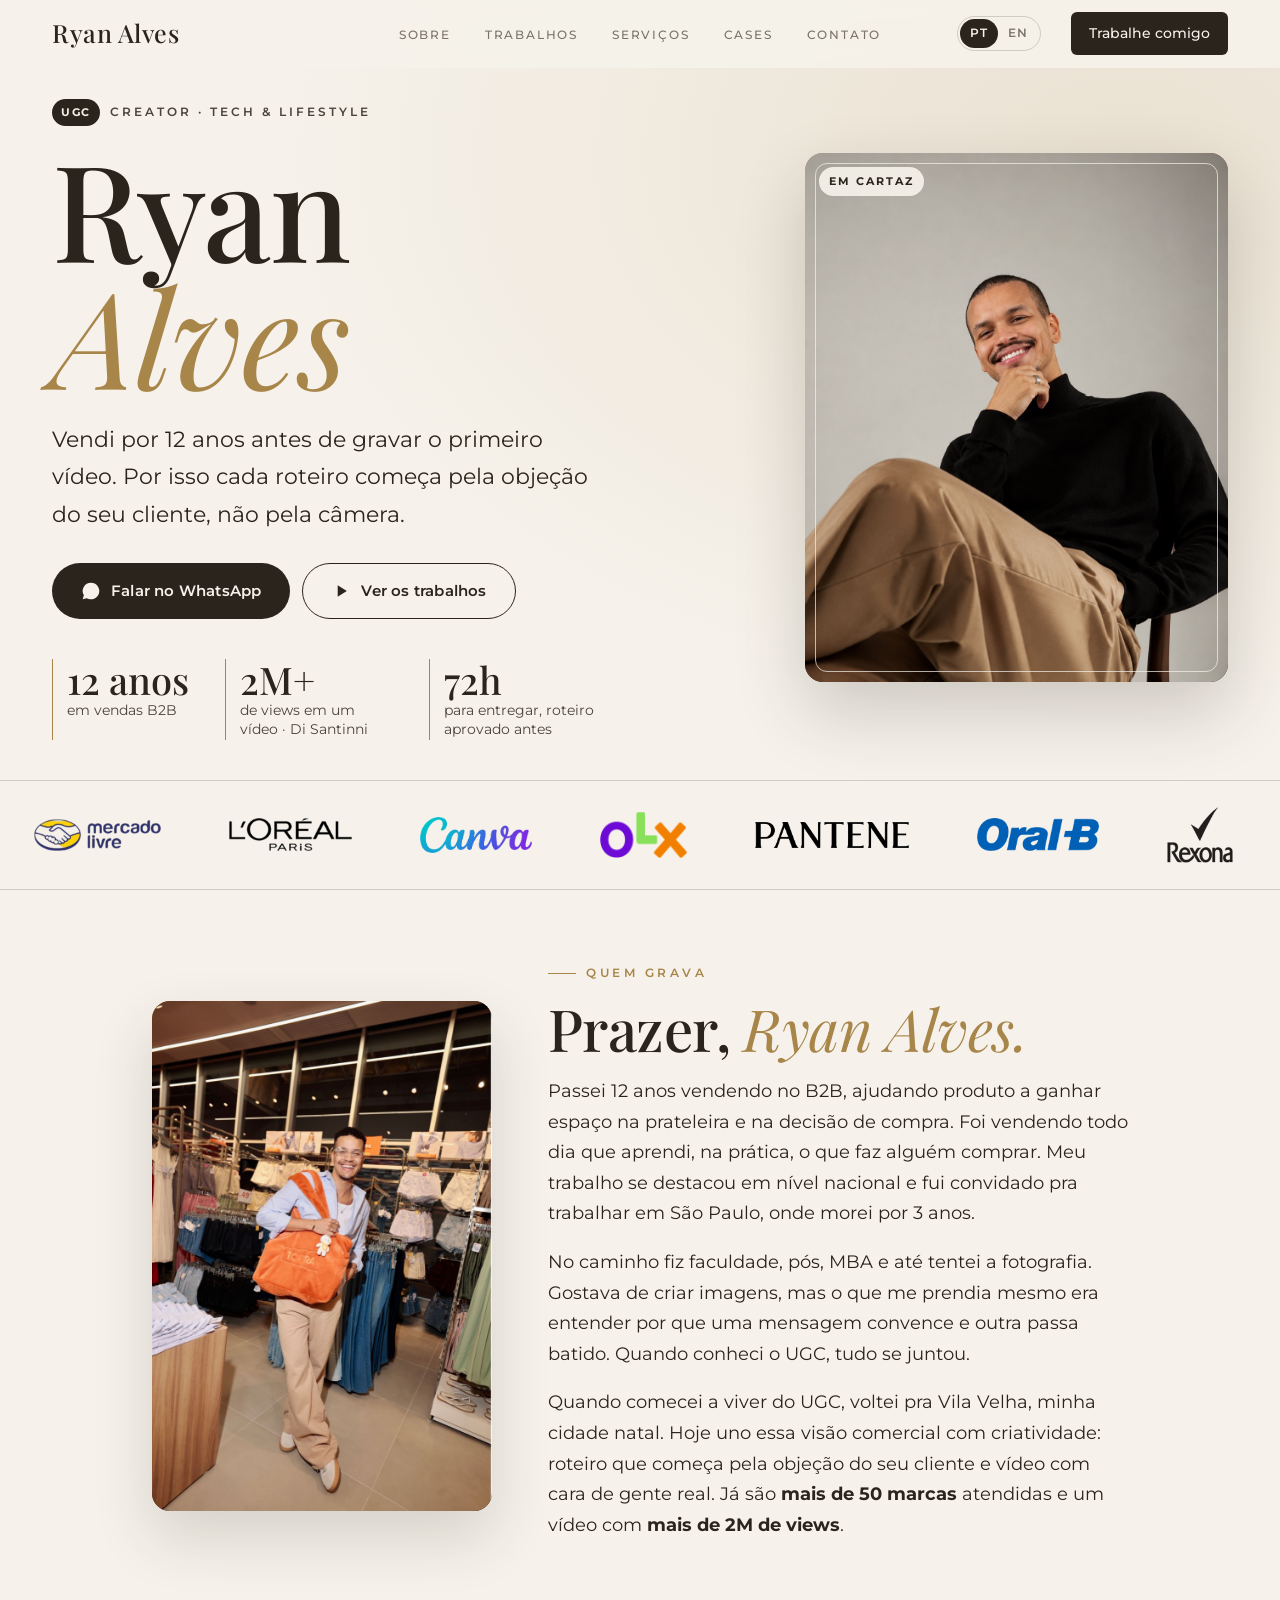
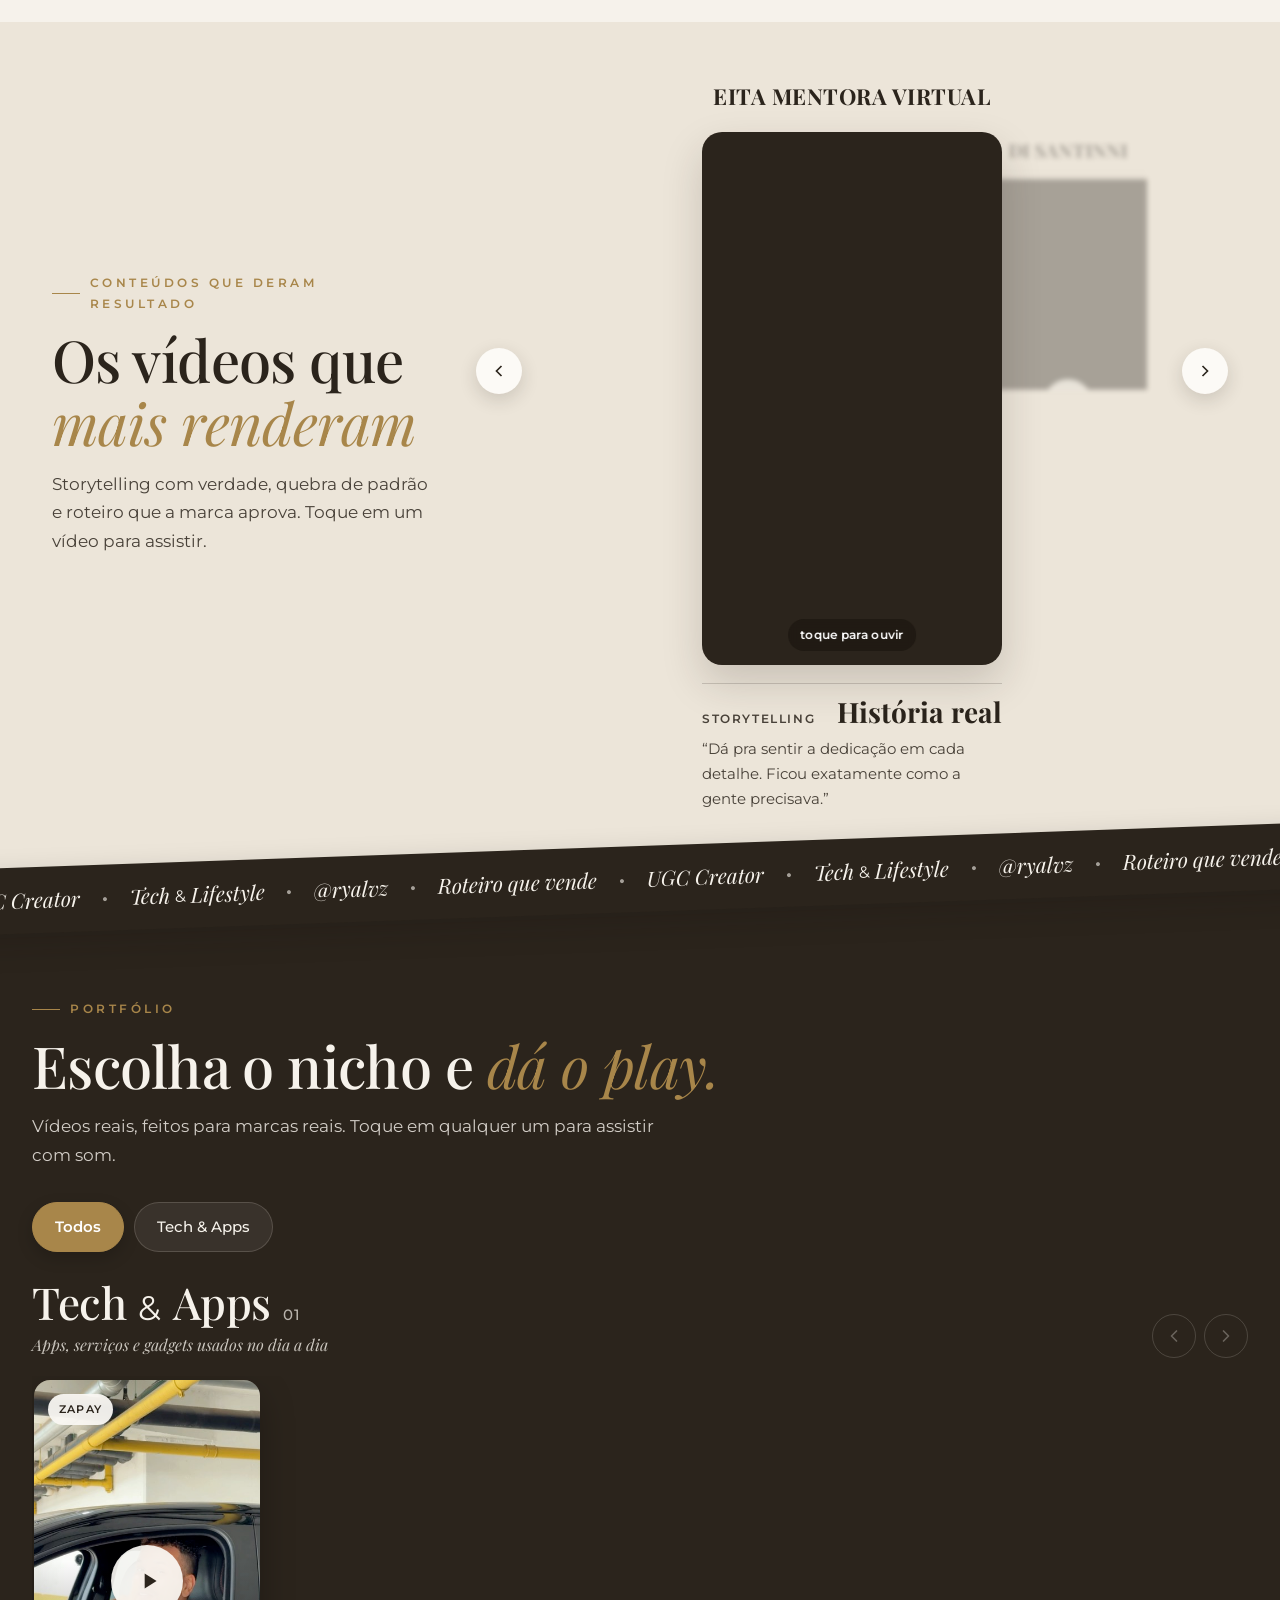
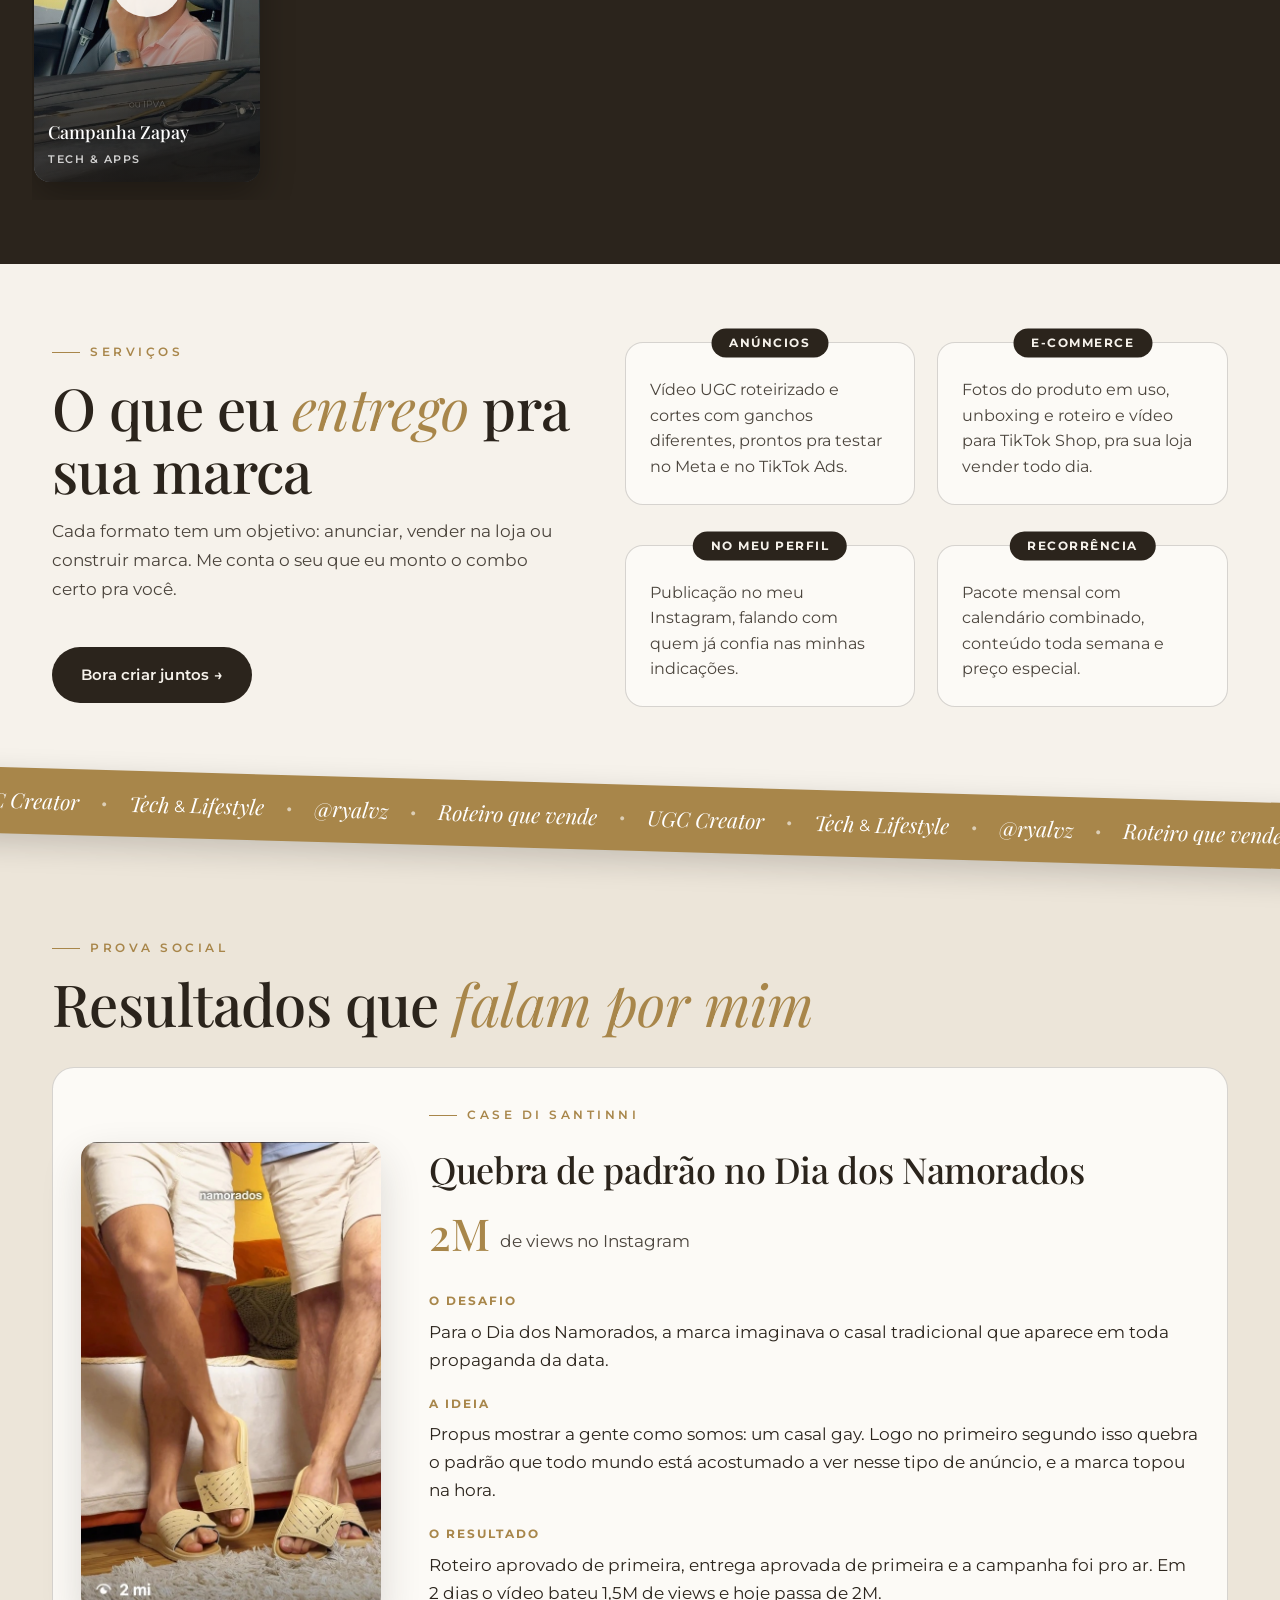
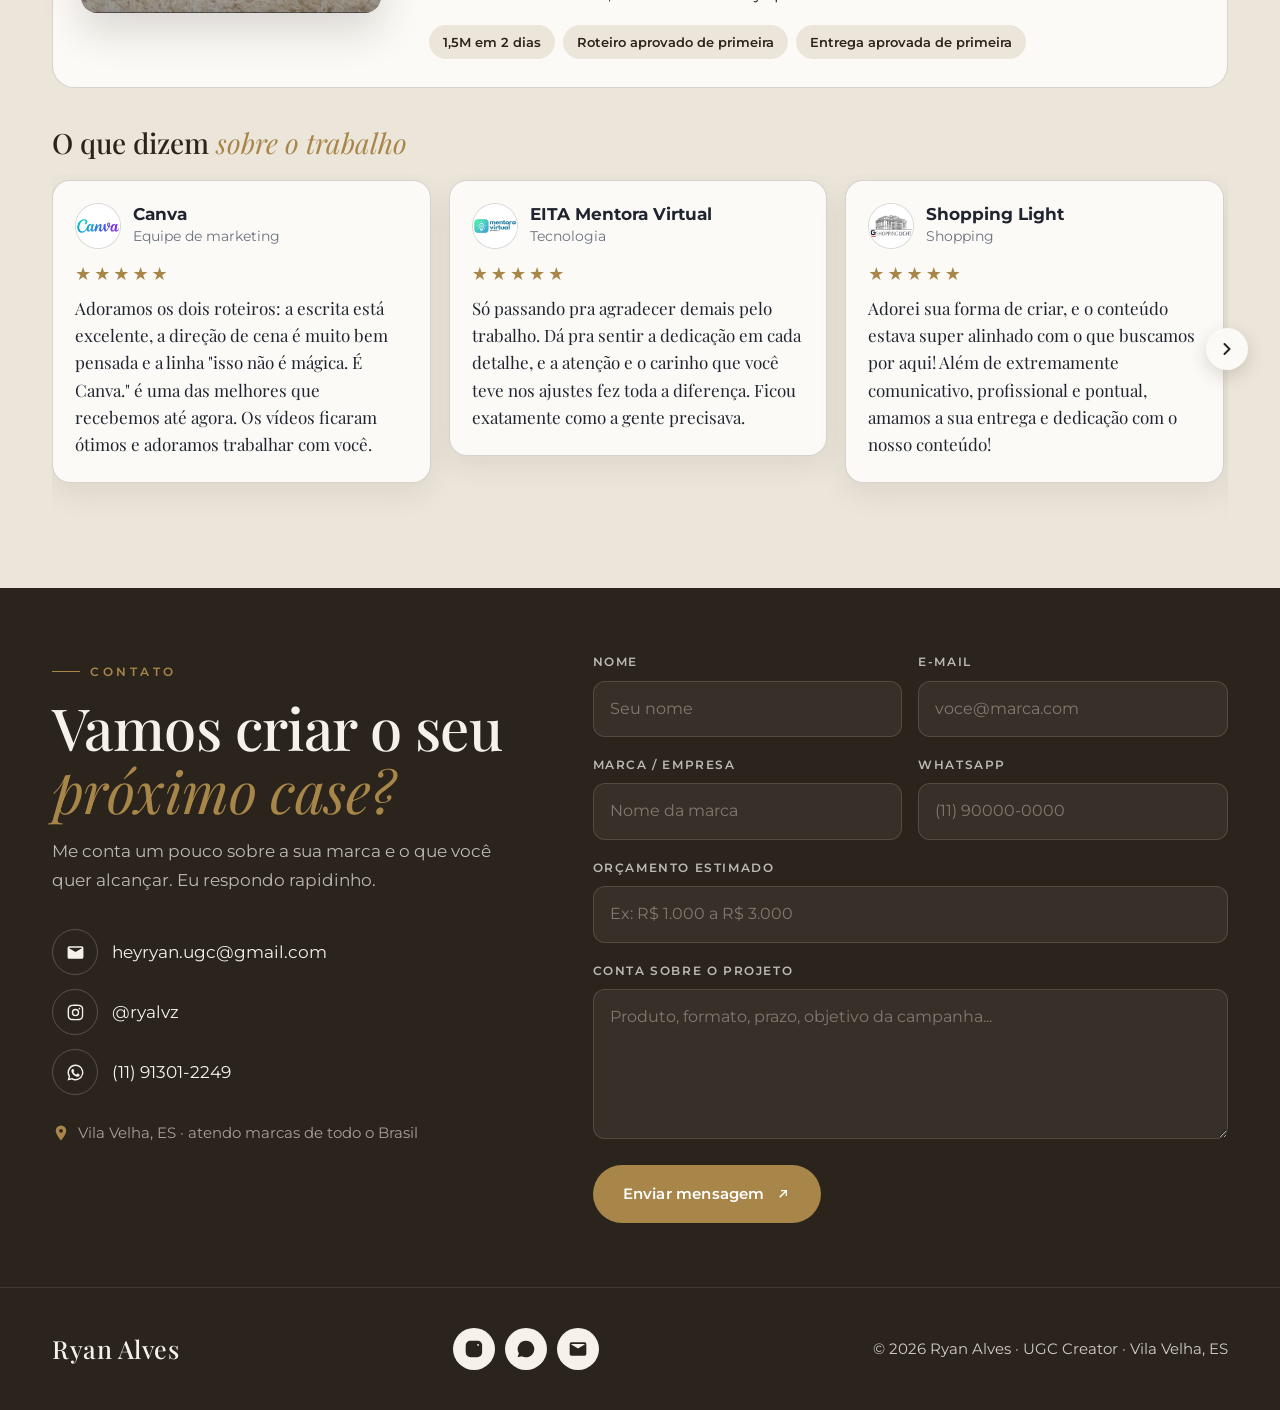
==== index.html @ b32a9019 "Add files via upload" ====
<!DOCTYPE html>
<html lang="pt-BR">
<head>
<meta charset="UTF-8">
<!-- No celular o site abre igual ao do computador, só que menor (como o da Lara) -->
<meta name="viewport" content="width=1280">
<title>Ryan Alves | Portfólio UGC Creator</title>
<meta name="description" content="Portfólio UGC de Ryan Alves: vídeos autênticos para marcas de tecnologia, autocuidado, alimentos, casa e moda masculina que querem vender mais nas redes.">
<meta name="theme-color" content="#F6F2EB">
<link rel="preconnect" href="https://fonts.googleapis.com">
<link rel="preconnect" href="https://fonts.gstatic.com" crossorigin>
<link href="https://fonts.googleapis.com/css2?family=Montserrat:wght@400;500;600;700&family=Playfair+Display:ital,wght@0,400;0,500;0,600;1,400;1,500&display=swap" rel="stylesheet">
<style>
  /* =========================================================
     CORES E FONTES
     Paleta de 3 cores: Cobalt, Parchment e Dusty Olive.
     As seções com a classe "dark" ficam com fundo Cobalt e texto Parchment;
     o resto fica com fundo Parchment e texto Cobalt.
     ========================================================= */
  :root {
    --cobalt: #2B241C;     /* café (texto e fundos escuros) */
    --parchment: #F6F2EB;  /* creme */
    --olive: #A8864A;      /* dourado */
    --sand: #ECE5D9;       /* areia, seções suaves */
    --paper: #FCFAF6;      /* cards */

    /* Cores do contexto (trocam sozinhas dentro de .dark e .light) */
    --fg: var(--cobalt);
    --bg-ctx: var(--parchment);
    --muted: rgba(43, 36, 28, .85);
    --line: rgba(43, 36, 28, .18);
    --tint: rgba(43, 36, 28, .06);
    --focus: var(--cobalt);

    --radius: 14px;
    --head: "Playfair Display", Georgia, "Times New Roman", serif;
    --body: "Montserrat", system-ui, -apple-system, "Segoe UI", sans-serif;
    --max: 1240px;
    --nav-h: 68px;
  }
  .dark {
    --fg: var(--parchment);
    --bg-ctx: var(--cobalt);
    --muted: rgba(246, 242, 235, .82);
    --line: rgba(246, 242, 235, .25);
    --tint: rgba(246, 242, 235, .08);
    --focus: var(--parchment);
    background: var(--cobalt);
    color: var(--parchment);
  }
  .light {
    --fg: var(--cobalt);
    --bg-ctx: var(--parchment);
    --muted: rgba(43, 36, 28, .85);
    --line: rgba(43, 36, 28, .18);
    --tint: rgba(43, 36, 28, .06);
    --focus: var(--cobalt);
    background: var(--parchment);
    color: var(--cobalt);
  }

  *, *::before, *::after { box-sizing: border-box; }
  html { scroll-behavior: smooth; scroll-padding-top: var(--nav-h); }
  body {
    margin: 0;
    background: var(--parchment);
    color: var(--cobalt);
    font-family: var(--body);
    font-size: 17px;
    line-height: 1.6;
    overflow-x: hidden;
    -webkit-font-smoothing: antialiased;
  }
  img { max-width: 100%; display: block; }
  a { color: inherit; }
  h1, h2, h3 { font-family: var(--head); font-weight: 400; letter-spacing: .5px; line-height: 1.05; margin: 0; text-transform: uppercase; }
  p { margin: 0 0 1em; }
  button, input, textarea { font: inherit; color: inherit; }

  /* Foco visível no teclado */
  :focus-visible { outline: 3px solid var(--focus); outline-offset: 3px; border-radius: 4px; }

  .skip {
    position: absolute; left: 16px; top: -60px; z-index: 300;
    background: var(--cobalt); color: var(--parchment); padding: 10px 16px; border-radius: var(--radius);
    font-weight: 700; text-decoration: none;
  }
  .skip:focus { top: 12px; }

  .wrap { width: 100%; max-width: var(--max); margin: 0 auto; padding: 0 16px; }
  @media (min-width: 768px) { .wrap { padding: 0 32px; } }

  section { padding: 88px 0; position: relative; }
  .eyebrow {
    display: inline-flex; align-items: center; gap: 10px;
    color: var(--fg); font-weight: 700; font-size: 13px; letter-spacing: 3px; text-transform: uppercase;
    margin-bottom: 14px;
  }
  .eyebrow::before { content: ""; width: 4px; height: 18px; background: var(--olive); border-radius: 2px; }
  .sec-title { font-size: clamp(36px, 6vw, 64px); margin-bottom: 18px; color: var(--fg); }
  .sec-lead { color: var(--muted); max-width: 640px; font-size: 18px; }

  /* =========================================================
     BOTÕES (a cor se ajusta sozinha ao fundo da seção)
     ========================================================= */
  .btn {
    display: inline-flex; align-items: center; justify-content: center; gap: 10px;
    padding: 14px 26px; border-radius: var(--radius); border: 2px solid transparent; cursor: pointer;
    font-weight: 700; font-size: 16px; text-decoration: none;
    transition: transform .2s ease, background .2s ease, box-shadow .2s ease, color .2s ease;
  }
  .btn svg { width: 20px; height: 20px; flex: none; }
  .btn-primary { background: var(--fg); color: var(--bg-ctx); }
  .btn-primary:hover { transform: translateY(-2px); box-shadow: 0 10px 0 -4px var(--olive); }
  .btn-ghost { background: transparent; color: var(--fg); border-color: var(--fg); }
  .btn-ghost:hover { background: var(--tint); transform: translateY(-2px); }

  /* =========================================================
     BLOCOS DE MÍDIA (placeholders com degradê)
     Para trocar por imagem real, veja os comentários no HTML.
     ========================================================= */
  .media {
    position: relative; overflow: hidden; border-radius: var(--radius);
    background:
      radial-gradient(circle at 30% 20%, rgba(246, 242, 235, .35), transparent 55%),
      linear-gradient(160deg, var(--olive) 0%, var(--cobalt) 100%);
  }
  .media img { width: 100%; height: 100%; object-fit: cover; }
  .media-cap {
    position: absolute; left: 12px; bottom: 12px; right: 12px;
    font-size: 12px; letter-spacing: 1.5px; text-transform: uppercase; color: var(--parchment);
    font-weight: 600;
  }
  .ratio-45 { aspect-ratio: 4 / 5; }
  .ratio-916 { aspect-ratio: 9 / 16; }
  .ratio-169 { aspect-ratio: 16 / 9; }
  .ratio-23 { aspect-ratio: 2 / 3; }

  /* =========================================================
     MENU FIXO
     ========================================================= */
  .nav {
    position: fixed; inset: 0 0 auto 0; height: var(--nav-h); z-index: 100;
    background: var(--parchment); border-bottom: 1px solid transparent;
    transition: border-color .3s ease, box-shadow .3s ease;
  }
  .nav.scrolled { border-bottom-color: var(--line); box-shadow: 0 6px 20px rgba(43, 36, 28, .08); }
  .nav .wrap { height: 100%; display: flex; align-items: center; justify-content: space-between; gap: 16px; }
  .logo { font-family: var(--head); font-size: 28px; color: var(--fg); text-decoration: none; letter-spacing: 1px; text-transform: uppercase; white-space: nowrap; }
  .nav-links { display: flex; gap: 26px; list-style: none; margin: 0; padding: 0; }
  .nav-links a { text-decoration: none; font-size: 15px; color: var(--cobalt); font-weight: 500; padding: 4px 0; border-bottom: 2px solid transparent; transition: border-color .2s; }
  .nav-links a:hover { border-bottom-color: var(--olive); }
  .nav-links a.active { font-weight: 700; border-bottom-color: var(--cobalt); }
  .burger { display: none; background: none; border: 0; width: 44px; height: 44px; cursor: pointer; padding: 10px; }
  .burger span { display: block; height: 2px; background: var(--cobalt); margin: 6px 0; transition: transform .3s, opacity .3s; }
  .burger[aria-expanded="true"] span:nth-child(1) { transform: translateY(8px) rotate(45deg); }
  .burger[aria-expanded="true"] span:nth-child(2) { opacity: 0; }
  .burger[aria-expanded="true"] span:nth-child(3) { transform: translateY(-8px) rotate(-45deg); }

  @media (max-width: 899px) {
    .burger { display: block; }
    .nav-links {
      position: fixed; top: var(--nav-h); left: 0; right: 0;
      flex-direction: column; gap: 0; background: var(--parchment);
      border-bottom: 1px solid var(--line);
      max-height: 0; overflow: hidden; transition: max-height .35s ease;
    }
    .nav-links.open { max-height: 420px; }
    .nav-links a { display: block; padding: 16px; font-size: 18px; border-top: 1px solid var(--line); border-bottom: 0; }
  }

  /* =========================================================
     1. CAPA
     ========================================================= */
  .hero {
    min-height: 100vh; min-height: 100svh; padding: calc(var(--nav-h) + 40px) 0 0;
    display: flex; flex-direction: column; justify-content: space-between;
    background:
      radial-gradient(ellipse at 85% 20%, rgba(168, 134, 74, .45), transparent 55%),
      var(--cobalt);
    overflow: hidden;
  }
  .hero-grid { display: grid; grid-template-columns: 1.25fr .75fr; gap: 48px; align-items: center; position: relative; z-index: 1; }
  .hero-tag { display: inline-flex; align-items: center; gap: 10px; font-weight: 700; letter-spacing: 3px; font-size: 13px; text-transform: uppercase; color: var(--muted); margin-bottom: 18px; }
  .hero-tag b { background: var(--parchment); color: var(--cobalt); font-family: var(--head); font-weight: 400; letter-spacing: 1px; padding: 2px 8px; border-radius: 3px; font-size: 15px; }
  .hero h1 { font-size: clamp(64px, 13vw, 168px); line-height: .9; margin-bottom: 22px; }
  .hero h1 span { display: block; color: transparent; -webkit-text-stroke: 2px var(--parchment); }
  .hero-sub { font-size: clamp(18px, 2.2vw, 22px); max-width: 560px; margin-bottom: 30px; }
  .hero-btns { display: flex; flex-wrap: wrap; gap: 12px; margin-bottom: 40px; }
  .hero-stats { display: flex; flex-wrap: wrap; gap: 14px 36px; }
  .hero-stats div { border-left: 3px solid var(--olive); padding-left: 14px; }
  .hero-stats strong { font-family: var(--head); font-weight: 400; font-size: 36px; display: block; line-height: 1.1; }
  .hero-stats span { color: var(--muted); font-size: 14px; }
  .hero-photo { position: relative; }
  .hero-photo .media { box-shadow: 18px 18px 0 var(--olive); }
  .hero-photo .badge {
    position: absolute; top: 14px; left: 14px; background: var(--parchment); color: var(--cobalt);
    font-weight: 700; font-size: 12px; letter-spacing: 2px; padding: 5px 10px; border-radius: 3px; text-transform: uppercase;
  }

  /* Faixa de marcas */
  .brands { margin-top: 56px; background: var(--olive); position: relative; z-index: 1; overflow: hidden; }
  .brands-track { display: flex; width: max-content; animation: marquee 30s linear infinite; }
  .brands-track ul { display: flex; list-style: none; margin: 0; padding: 16px 0; }
  .brands-track li { font-family: var(--head); text-transform: uppercase; font-size: 24px; letter-spacing: 2px; color: var(--parchment); padding: 0 28px; white-space: nowrap; display: flex; align-items: center; gap: 28px; }
  .brands-track li::after { content: ""; width: 7px; height: 7px; background: var(--parchment); border-radius: 50%; }
  .brands:hover .brands-track { animation-play-state: paused; }
  @keyframes marquee { to { transform: translateX(-50%); } }

  @media (max-width: 899px) {
    .hero-grid { grid-template-columns: 1fr; gap: 36px; }
    .hero-photo { max-width: 340px; width: calc(100% - 18px); }
  }

  /* =========================================================
     2. SOBRE MIM
     ========================================================= */
  .about-grid { display: grid; grid-template-columns: .8fr 1.2fr; gap: 56px; align-items: center; }
  .about-grid > .media { box-shadow: -18px 18px 0 var(--olive); }
  .about-text p { font-size: 18px; }
  .promises { list-style: none; padding: 0; margin: 28px 0; display: grid; gap: 12px; }
  .promises li { display: flex; gap: 14px; align-items: center; background: var(--tint); border-radius: var(--radius); padding: 14px 18px; border-left: 3px solid var(--olive); font-weight: 600; }
  .promises svg { width: 22px; height: 22px; flex: none; color: var(--cobalt); }
  .signature { font-family: var(--head); font-size: 34px; color: var(--cobalt); text-transform: uppercase; transform: rotate(-2deg); display: inline-block; }
  .signature small { display: block; font-family: var(--body); font-size: 14px; color: var(--olive); text-transform: none; letter-spacing: 0; font-weight: 600; }
  @media (max-width: 899px) { .about-grid { grid-template-columns: 1fr; gap: 36px; } .about-grid > .media { max-width: 400px; margin-left: 18px; } }

  /* =========================================================
     3. DESTAQUES (cards em Cobalt)
     ========================================================= */
  .highlights { display: grid; grid-template-columns: repeat(3, 1fr); gap: 24px; margin-top: 40px; }
  .hl-card {
    display: block; text-decoration: none; border-radius: var(--radius); overflow: hidden;
    transition: transform .35s ease, box-shadow .35s ease;
  }
  .hl-card:hover, .hl-card:focus-visible { transform: translateY(-6px); box-shadow: 0 14px 0 -4px var(--olive); }
  .hl-card .media { border-radius: 0; }
  .hl-rank {
    position: absolute; top: 0; left: 14px; font-family: var(--head); font-size: 84px; line-height: 1;
    color: transparent; -webkit-text-stroke: 2px var(--parchment); z-index: 1;
  }
  .play {
    position: absolute; inset: 0; margin: auto; width: 72px; height: 72px; border-radius: 50%;
    background: rgba(43, 36, 28, .6); border: 2px solid var(--parchment); display: grid; place-items: center;
    transition: background .25s, transform .25s; z-index: 1;
  }
  .play svg { width: 28px; height: 28px; margin-left: 4px; fill: var(--parchment); }
  .hl-card:hover .play { background: var(--olive); transform: scale(1.1); }
  .hl-body { padding: 20px 20px 24px; }
  .hl-num { font-family: var(--head); font-size: 48px; line-height: 1; }
  .hl-label { font-size: 13px; text-transform: uppercase; letter-spacing: 2px; color: var(--muted); font-weight: 600; margin-bottom: 14px; }
  .hl-body h3 { font-size: 24px; margin-bottom: 6px; }
  .hl-body p { color: var(--muted); font-size: 15px; margin: 0; }
  @media (max-width: 899px) { .highlights { grid-template-columns: 1fr; max-width: 420px; margin-left: auto; margin-right: auto; } }

  /* =========================================================
     4. TRABALHOS POR NICHO (fileiras estilo catálogo, fundo Cobalt)
     ========================================================= */
  .filters { display: flex; flex-wrap: wrap; gap: 10px; margin: 32px 0 8px; }
  .filter {
    background: transparent; border: 1.5px solid var(--line); color: var(--fg); border-radius: 999px;
    padding: 9px 20px; cursor: pointer; font-weight: 600; font-size: 15px; transition: all .2s;
  }
  .filter:hover { border-color: var(--fg); }
  .filter[aria-pressed="true"] { background: var(--fg); border-color: var(--fg); color: var(--bg-ctx); }

  .row { margin-top: 36px; }
  [hidden] { display: none !important; }
  .row[hidden] { display: none; }
  .row-title { font-family: var(--body); font-weight: 700; font-size: 22px; text-transform: none; letter-spacing: 0; margin-bottom: 12px; display: flex; align-items: baseline; gap: 12px; }
  .row-title small { color: var(--muted); font-size: 14px; font-weight: 500; }
  .row-scroller {
    display: grid; grid-auto-flow: column; grid-auto-columns: minmax(200px, 1fr);
    gap: 10px; overflow-x: auto; overscroll-behavior-x: contain; scroll-snap-type: x mandatory;
    padding: 22px 4px 26px; margin: -22px -4px 0; scrollbar-width: thin; scrollbar-color: var(--olive) transparent;
  }
  .row-scroller::-webkit-scrollbar { height: 6px; }
  .row-scroller::-webkit-scrollbar-thumb { background: var(--olive); border-radius: 3px; }
  @media (max-width: 599px) { .row-scroller { grid-auto-columns: 62%; } }
  @media (min-width: 1000px) { .row-scroller { grid-auto-columns: calc((100% - 30px) / 4); } }

  .work {
    position: relative; scroll-snap-align: start; border-radius: var(--radius); overflow: hidden;
    transition: transform .3s ease, box-shadow .3s ease; z-index: 0; outline-color: var(--parchment);
  }
  .work:hover, .work:focus-within { transform: scale(1.06); z-index: 2; box-shadow: 0 0 0 3px var(--parchment); }
  .work .media { border-radius: 0; }
  .work-info {
    position: absolute; inset: auto 0 0 0; padding: 40px 14px 14px;
    background: linear-gradient(180deg, transparent, rgba(43, 36, 28, .96) 55%);
    color: var(--parchment);
  }
  .work-info h4 { margin: 0 0 4px; font-size: 16px; font-weight: 700; line-height: 1.25; }
  .work-meta { display: flex; flex-wrap: wrap; gap: 8px; align-items: center; font-size: 12px; color: rgba(246, 242, 235, .85); }
  .work-meta .tag { border: 1px solid rgba(246, 242, 235, .7); padding: 1px 6px; border-radius: 3px; text-transform: uppercase; letter-spacing: 1px; font-size: 11px; color: var(--parchment); }
  .work-meta .new { background: var(--parchment); color: var(--cobalt); font-weight: 700; padding: 1px 6px; border-radius: 3px; }

  /* Ponteiro do mouse: claquete 🎬 (imagem PNG, só no computador) */
  @media (pointer: fine) {
    html, body { cursor: url("cursor-claquete.png") 6 6, auto; cursor: image-set(url("cursor-claquete.png") 1x, url("cursor-claquete@2x.png") 2x) 6 6, auto; }
    /* !important porque outras partes do site pedem a "mãozinha" padrão */
    a, button, [role="button"], .work-v, .work-v *, .filter, .row-seta, label[for], summary, video, .btn { cursor: url("cursor-claquete.png") 6 6, pointer !important; cursor: image-set(url("cursor-claquete.png") 1x, url("cursor-claquete@2x.png") 2x) 6 6, pointer !important; }
    input, textarea, select { cursor: text !important; }
  }

  /* Fileiras no estilo catálogo: título grande, frase, setas e cards em pé */
  .row-head { display: flex; align-items: flex-end; justify-content: space-between; gap: 16px; margin-bottom: 18px; }
  .row .row-title { font-family: var(--head); font-weight: 400; font-size: clamp(34px, 4vw, 48px); text-transform: uppercase; letter-spacing: 1px; margin: 0; align-items: baseline; }
  .row .row-title small { font-family: var(--body); font-size: 15px; font-weight: 600; letter-spacing: 1px; color: rgba(246, 242, 235, .7); }
  .row-sub { margin: 4px 0 0; font-style: italic; color: rgba(246, 242, 235, .78); font-size: 16px; }
  .row-nav { display: flex; gap: 8px; flex: none; }
  .row-seta { width: 44px; height: 44px; border-radius: 50%; border: 1.5px solid rgba(246, 242, 235, .55); background: transparent; color: var(--parchment); display: grid; place-items: center; cursor: pointer; transition: background .2s, opacity .2s; }
  .row-seta svg { width: 20px; height: 20px; fill: none; stroke: currentColor; stroke-width: 2; stroke-linecap: round; stroke-linejoin: round; }
  .row-seta:hover:not(:disabled) { background: rgba(246, 242, 235, .14); }
  .row-seta:disabled { opacity: .3; cursor: default; }
  .row .row-scroller { gap: 16px; padding: 4px 2px 18px; margin: 0; scroll-snap-type: x mandatory; scrollbar-width: none; }
  .row .row-scroller::-webkit-scrollbar { display: none; }
  /* A parte dos trabalhos usa mais da largura da tela, para os vídeos ficarem grandes */
  #trabalhos .wrap { max-width: 1520px; }
  /* Cards grandes: 4 por linha no computador, 3 no tablet, 1 e um pedaço no celular */
  @media (min-width: 600px) { .row .row-scroller { grid-auto-columns: calc((100% - 32px) / 3); } }
  @media (min-width: 1000px) { .row .row-scroller { grid-auto-columns: calc((100% - 72px) / 4); gap: 24px; } }
  @media (max-width: 599px) { .row .row-scroller { grid-auto-columns: 78%; } .row-nav { display: none; } }
  .work-v { display: block; position: relative; aspect-ratio: 9 / 16; border-radius: 18px; overflow: hidden; background: #2B241C; color: var(--parchment); text-decoration: none; cursor: pointer; box-shadow: 0 10px 26px rgba(0, 0, 0, .22); }
  /* Card parado no lugar: nada de aumentar ou subir (isso fazia a tela "pular") */
  .work.work-v, .work.work-v:hover, .work.work-v:focus-within { transform: none; transition: box-shadow .2s; z-index: auto; }
  .work.work-v:hover, .work.work-v:focus-visible { box-shadow: 0 0 0 3px rgba(250, 248, 244, .85), 0 10px 26px rgba(0, 0, 0, .22); }
  .work-v video, .work-v img { position: absolute; inset: 0; width: 100%; height: 100%; object-fit: cover; display: block; }
  .work-v::after { content: ""; position: absolute; inset: 45% 0 0 0; background: linear-gradient(180deg, transparent, rgba(24, 19, 14, .82)); pointer-events: none; }
  .work-pill { position: absolute; top: 14px; left: 14px; z-index: 2; background: rgba(250, 248, 244, .94); color: #2B241C; font-size: 11px; font-weight: 700; letter-spacing: 1px; text-transform: uppercase; padding: 6px 11px; border-radius: 999px; max-width: calc(100% - 70px); overflow: hidden; text-overflow: ellipsis; white-space: nowrap; }
  .work-v .work-info { position: absolute; inset: auto 0 0 0; z-index: 2; padding: 0 16px 16px; background: none; }
  .work-v .work-info h4 { margin: 0 0 6px; font-size: 22px; font-weight: 700; line-height: 1.2; color: #fff; text-shadow: 0 1px 8px rgba(0, 0, 0, .35); }
  .work-nicho { display: block; font-size: 11px; font-weight: 600; letter-spacing: 1.5px; text-transform: uppercase; color: rgba(255, 255, 255, .78); }
  .work-play { position: absolute; left: 50%; top: 50%; z-index: 3; width: 72px; height: 72px; margin: -36px 0 0 -36px; border-radius: 50%; border: 0; background: rgba(250, 248, 244, .92); color: var(--cobalt); display: grid; place-items: center; box-shadow: 0 8px 24px rgba(0, 0, 0, .3); transition: transform .2s, opacity .2s; }
  .work-play svg { width: 26px; height: 26px; fill: currentColor; margin-left: 3px; }
  .work-v:hover .work-play { background: #fff; }
  .work-v.tocando .work-play { opacity: 0; transform: scale(.8); }
  .work-v.tocando .work-pill, .work-v.tocando .work-info, .work-v.tocando::after { opacity: 0; transition: opacity .3s; }

  .work-som { position: absolute; top: 12px; right: 12px; z-index: 3; width: 36px; height: 36px; border-radius: 50%; border: 0; background: rgba(24, 19, 14, .55); color: #fff; display: grid; place-items: center; cursor: pointer; }
  .work-som svg { width: 18px; height: 18px; fill: none; stroke: currentColor; stroke-width: 2; stroke-linecap: round; stroke-linejoin: round; }
  .work-v.com-som .work-som { background: var(--parchment); color: var(--cobalt); }

  /* Card com vídeo: prévia ao passar o mouse e player ao clicar */
  .work-video { display: block; width: 100%; padding: 0; border: 0; background: none; cursor: pointer; text-align: left; font: inherit; color: inherit; }
  .work-video video { width: 100%; height: 100%; object-fit: cover; display: block; }
  .play-sm { width: 52px; height: 52px; }
  .play-sm svg { width: 22px; height: 22px; }
  .work-video:hover .play-sm, .work-video.playing .play-sm { opacity: 0; transform: scale(.8); }
  .work-video .play-sm { transition: opacity .25s, transform .25s; }

  /* Player do vídeo em tela cheia */
  .player-card { position: relative; width: 100%; max-width: 420px; animation: pop .35s ease; }
  .player-card video { width: 100%; max-height: calc(100vh - 90px); border-radius: 8px; background: var(--cobalt); display: block; box-shadow: 14px 14px 0 var(--olive); }
  .player-card p { color: var(--parchment); font-weight: 700; margin: 14px 0 0; text-align: center; }
  .player-card .modal-close { top: 10px; right: 10px; z-index: 1; background: var(--parchment); }

  /* =========================================================
     5. SERVIÇOS
     ========================================================= */
  .services { display: grid; grid-template-columns: repeat(3, 1fr); gap: 18px; margin-top: 40px; }
  .service {
    border-radius: var(--radius); padding: 28px 24px; position: relative; overflow: hidden;
    border: 1.5px solid var(--line); background: var(--parchment); transition: border-color .25s, transform .25s, background .25s, color .25s;
  }
  .service:hover { background: var(--cobalt); color: var(--parchment); border-color: var(--cobalt); transform: translateY(-4px); }
  .service-num { font-family: var(--head); font-size: 64px; line-height: 1; color: transparent; -webkit-text-stroke: 1.5px var(--olive); margin-bottom: 12px; display: block; }
  .service h3 { font-size: 26px; margin-bottom: 10px; }
  .service p { margin: 0; font-size: 16px; opacity: .9; }
  @media (max-width: 899px) { .services { grid-template-columns: repeat(2, 1fr); } }
  @media (max-width: 599px) { .services { grid-template-columns: 1fr; } }

  /* =========================================================
     6. NÚMEROS E DEPOIMENTOS (fundo Cobalt)
     ========================================================= */
  .metrics { display: grid; grid-template-columns: repeat(4, 1fr); gap: 18px; margin-top: 40px; }
  .metric { border-radius: var(--radius); padding: 26px 20px; text-align: center; border-bottom: 4px solid var(--olive); }
  .metric strong { font-family: var(--head); font-weight: 400; font-size: clamp(42px, 5vw, 60px); line-height: 1; display: block; margin-bottom: 8px; }
  .metric span { color: var(--muted); font-size: 15px; }
  .sub-title { font-family: var(--body); font-weight: 700; font-size: 22px; margin: 56px 0 16px; text-transform: none; letter-spacing: 0; }
  .results { display: grid; grid-template-columns: repeat(3, 1fr); gap: 18px; }
  .results:has(> :only-child) { grid-template-columns: minmax(0, 460px); }
  .result { border-radius: var(--radius); padding: 26px 22px; border: 1.5px solid var(--line); background: var(--tint); }
  .result .big { font-family: var(--head); font-size: 46px; line-height: 1; }
  .result .what { font-weight: 700; margin: 6px 0 10px; }
  .result p { color: var(--muted); font-size: 15px; margin: 0; }
  .testi-carrossel { position: relative; }
  .testimonials { display: grid; grid-auto-flow: column; grid-auto-columns: calc((100% - 36px) / 3); gap: 18px; overflow-x: auto; scroll-snap-type: x mandatory; scroll-behavior: smooth; scrollbar-width: none; padding: 6px 2px 14px; align-items: start; }
  .testimonials::-webkit-scrollbar { display: none; }
  .testimonial { margin: 0; scroll-snap-align: start; background: #fff; color: #1f2430; border-radius: 14px; padding: 22px 22px 24px; box-shadow: 0 12px 30px rgba(43, 36, 28, .22); }
  .t-topo { display: flex; align-items: center; gap: 12px; }
  .t-topo .avatar { width: 46px; height: 46px; border-radius: 50%; display: grid; place-items: center; background: var(--cobalt); color: #fff; font-family: var(--head); font-size: 19px; flex: none; }
  .t-topo b { display: block; font-size: 17px; line-height: 1.25; color: #1f2430; }
  .t-topo span { display: block; color: #6b7280; font-size: 14px; }
  .testimonial .estrelas { color: #F2B705; letter-spacing: 4px; font-size: 22px; line-height: 1; margin: 16px 0 12px; }
  .testimonial blockquote { margin: 0; font-size: 16px; line-height: 1.65; }
  .testi-seta { position: absolute; top: 50%; transform: translateY(-50%); z-index: 2; width: 42px; height: 42px; border-radius: 50%; border: 0; background: #fff; color: var(--cobalt); box-shadow: 0 6px 18px rgba(43, 36, 28, .25); display: grid; place-items: center; cursor: pointer; }
  .testi-seta svg { width: 20px; height: 20px; fill: none; stroke: currentColor; stroke-width: 2.4; stroke-linecap: round; stroke-linejoin: round; }
  .testi-seta[data-dir="-1"] { left: -20px; }
  .testi-seta[data-dir="1"] { right: -20px; }
  .testi-seta:disabled { opacity: 0; pointer-events: none; }
  .testi-fonte { margin: 18px 0 0; font-size: 14px; opacity: .85; }
  @media (max-width: 899px) { .metrics { grid-template-columns: repeat(2, 1fr); } .results { grid-template-columns: 1fr; } }
  @media (max-width: 899px) { .testimonials { grid-auto-columns: calc((100% - 18px) / 2); } }
  @media (max-width: 699px) { .testimonials { grid-auto-columns: 86%; } .testi-seta[data-dir="-1"] { left: -6px; } .testi-seta[data-dir="1"] { right: -6px; } }
  @media (max-width: 330px) { .metrics { grid-template-columns: 1fr; } }

  /* =========================================================
     7. CONTATO
     ========================================================= */
  .contact-grid { display: grid; grid-template-columns: 1fr 1fr; gap: 48px; align-items: start; margin-top: 32px; }
  .form { border-radius: var(--radius); padding: 28px; box-shadow: 14px 14px 0 var(--olive); }
  .field { margin-bottom: 18px; }
  .field label { display: block; font-weight: 600; margin-bottom: 6px; font-size: 15px; }
  .field input, .field textarea, .field select {
    width: 100%; background: var(--parchment); color: var(--cobalt); border: 2px solid transparent; border-radius: 4px; padding: 13px 14px; font-size: 16px;
    transition: border-color .2s;
  }
  .field input::placeholder, .field textarea::placeholder { color: rgba(43, 36, 28, .6); }
  .field input:focus, .field textarea:focus { outline: none; border-color: var(--olive); box-shadow: 0 0 0 3px var(--parchment), 0 0 0 5px var(--olive); }
  .field textarea { min-height: 130px; resize: vertical; }
  .form-erro { margin: 0 0 14px; padding: 10px 12px; border-radius: 4px; background: var(--parchment); color: var(--cobalt); font-weight: 600; font-size: 15px; border-left: 4px solid var(--olive); }
  .form-erro:empty { display: none; }
  .form-erro a { color: var(--cobalt); }
  .row-vazia { color: var(--muted); padding: 18px 0 4px; }
  .form .btn { width: 100%; }
  .success { text-align: center; padding: 24px 8px; }
  .success svg { width: 64px; height: 64px; color: var(--olive); margin: 0 auto 12px; }
  .success h3, .success h2 { font-size: 32px; margin-bottom: 8px; }
  .success p { color: var(--muted); }
  .channels { display: grid; gap: 12px; }
  .channel {
    display: flex; align-items: center; gap: 16px; text-decoration: none;
    border-radius: var(--radius); padding: 18px 20px; transition: background .2s, transform .2s;
    border: 1.5px solid var(--line); min-width: 0;
  }
  .channel:hover { background: var(--tint); transform: translateX(4px); border-color: var(--cobalt); }
  .channel .ico { width: 48px; height: 48px; border-radius: 50%; background: var(--cobalt); display: grid; place-items: center; flex: none; }
  .channel .ico svg { width: 24px; height: 24px; fill: var(--parchment); }
  .channel b { display: block; }
  .channel span { color: var(--muted); font-size: 15px; overflow-wrap: anywhere; }
  .city { color: var(--muted); margin-top: 18px; display: flex; gap: 8px; align-items: center; }
  @media (max-width: 899px) { .contact-grid { grid-template-columns: 1fr; } .form { margin-right: 14px; } }

  /* =========================================================
     8. RODAPÉ (fundo Cobalt)
     ========================================================= */
  footer { padding: 40px 0; font-size: 15px; border-top: 6px solid var(--olive); }
  footer .wrap { display: flex; flex-wrap: wrap; gap: 18px; justify-content: space-between; align-items: center; }
  footer p { color: var(--muted); }
  .socials { display: flex; gap: 10px; list-style: none; margin: 0; padding: 0; }
  .socials a { width: 42px; height: 42px; display: grid; place-items: center; border-radius: 50%; background: var(--parchment); transition: background .2s; }
  .socials a:hover { background: var(--olive); }
  .socials svg { width: 20px; height: 20px; fill: var(--cobalt); }
  .socials a:hover svg { fill: var(--parchment); }

  /* =========================================================
     CARD DE CAPTURA (mídia kit)
     ========================================================= */
  .modal { position: fixed; inset: 0; z-index: 200; display: grid; place-items: center; padding: 16px; }
  .modal[hidden] { display: none; }
  .modal-bg { position: absolute; inset: 0; background: rgba(43, 36, 28, .82); animation: fade .3s ease; }
  .modal-card {
    position: relative; width: 100%; max-width: 440px; max-height: calc(100vh - 32px); overflow-y: auto;
    border-radius: 8px; border-top: 6px solid var(--olive);
    padding: 34px 26px 28px; box-shadow: 14px 14px 0 var(--olive); animation: pop .35s ease;
  }
  .modal-card h2 { font-size: 34px; margin-bottom: 8px; padding-right: 30px; }
  .modal-card > div > p { color: var(--muted); }
  .modal-card .field input { background: var(--tint); border-color: var(--line); }
  .modal-card .field input:focus { border-color: var(--cobalt); box-shadow: 0 0 0 3px rgba(43, 36, 28, .2); }
  .modal-close {
    position: absolute; top: 12px; right: 12px; width: 40px; height: 40px; border-radius: 50%;
    background: var(--tint); border: 0; cursor: pointer; display: grid; place-items: center;
  }
  .modal-close:hover { background: var(--cobalt); }
  .modal-close svg { width: 18px; height: 18px; stroke: var(--cobalt); }
  .modal-close:hover svg { stroke: var(--parchment); }
  @keyframes fade { from { opacity: 0; } }
  @keyframes pop { from { opacity: 0; transform: translateY(20px) scale(.96); } }

  /* =========================================================
     ANIMAÇÃO DE ENTRADA AO ROLAR
     ========================================================= */
  .js .reveal { opacity: 0; transform: translateY(28px); transition: opacity .7s ease, transform .7s ease; }
  .js .reveal.in { opacity: 1; transform: none; }

  .sr-only { position: absolute; width: 1px; height: 1px; padding: 0; margin: -1px; overflow: hidden; clip: rect(0 0 0 0); white-space: nowrap; border: 0; }

  /* Respeita quem prefere menos movimento */
  @media (prefers-reduced-motion: reduce) {
    html { scroll-behavior: auto; }
    *, *::before, *::after { animation: none !important; transition: none !important; }
    .js .reveal { opacity: 1; transform: none; }
    .brands-track { flex-wrap: wrap; width: 100%; }
  }

  /* =========================================================
     TEMA PREMIUM: creme, café e dourado (o mesmo do carrossel)
     Suave e minimalista: títulos serifados sem caixa alta,
     uma palavra em itálico dourado, mais respiro, sem sombras duras.
     ========================================================= */
  body { font-size: 16.5px; line-height: 1.7; }
  h1, h2, h3 { font-weight: 500; text-transform: none; letter-spacing: -.01em; line-height: 1.08; }
  h1 em, h2 em, h3 em, .sec-title em { font-style: italic; color: var(--olive); font-weight: 400; }
  section { padding: 104px 0; }
  .soft { background: var(--sand); }
  .eyebrow { font-size: 12px; letter-spacing: 3.5px; font-weight: 600; color: var(--olive); }
  .eyebrow::before { width: 28px; height: 1px; border-radius: 0; background: var(--olive); }
  .sec-title { font-size: clamp(34px, 5vw, 58px); margin-bottom: 16px; }
  .sec-lead { font-size: 17px; }
  .btn { border-radius: 999px; padding: 14px 28px; font-weight: 600; font-size: 15px; border-width: 1.5px; letter-spacing: .2px; }
  .btn-primary:hover { box-shadow: 0 12px 28px rgba(43, 36, 28, .18); }
  .logo { font-family: var(--head); font-weight: 500; text-transform: none; letter-spacing: .5px; font-size: 25px; }
  .nav { background: rgba(246, 242, 235, .92); backdrop-filter: blur(8px); -webkit-backdrop-filter: blur(8px); }
  .nav-links a { font-size: 14.5px; letter-spacing: .3px; }
  .nav-links a.active { border-bottom-color: var(--olive); font-weight: 600; }

  /* Capa clara */
  .hero { background: radial-gradient(ellipse at 88% 18%, rgba(168, 134, 74, .16), transparent 55%), var(--parchment); }
  .hero h1 { font-size: clamp(58px, 10.5vw, 136px); line-height: .95; font-weight: 500; }
  .hero h1 span { color: var(--olive); -webkit-text-stroke: 0; font-style: italic; font-weight: 400; }
  .hero-tag { font-weight: 600; letter-spacing: 3px; font-size: 12px; }
  .hero-tag b { background: var(--cobalt); color: var(--parchment); font-family: var(--body); font-weight: 700; font-size: 11px; letter-spacing: 1.5px; padding: 4px 9px; border-radius: 999px; }
  .hero-stats div { border-left: 1px solid var(--olive); }
  .hero-stats strong { font-weight: 500; font-size: 38px; }
  .hero-photo .media { box-shadow: 0 30px 70px rgba(43, 36, 28, .2); border-radius: 18px; }
  .hero-photo .media::after { content: ""; position: absolute; inset: 10px; border: 1px solid rgba(246, 242, 235, .7); border-radius: 12px; pointer-events: none; }
  .hero-photo .badge { border-radius: 999px; font-size: 11px; background: rgba(246, 242, 235, .92); }
  .brands { background: transparent; border-top: 1px solid var(--line); border-bottom: 1px solid var(--line); margin-top: 64px; }
  .brands-track li { font-family: var(--head); font-style: italic; text-transform: none; letter-spacing: .3px; font-size: 22px; color: var(--cobalt); }
  .brands-track li::after { width: 5px; height: 5px; background: var(--olive); }

  /* Sobre */
  .about-grid > .media { box-shadow: 0 26px 60px rgba(43, 36, 28, .16); border-radius: 18px; }
  .promises li { background: var(--paper); border-left: 0; border: 1px solid var(--line); border-radius: 12px; font-weight: 500; }
  .promises svg { color: var(--olive); }
  .signature { font-family: var(--head); font-style: italic; text-transform: none; font-size: 32px; transform: none; }

  /* Trabalhos (fundo café) */
  .filter { font-weight: 500; font-size: 14.5px; border-width: 1px; }
  .row .row-title { font-family: var(--head); font-weight: 500; text-transform: none; letter-spacing: -.01em; font-size: clamp(30px, 3.6vw, 44px); }
  .row .row-title small { font-family: var(--body); font-weight: 500; }
  .row-sub { font-family: var(--head); }
  .work-v { border-radius: 16px; box-shadow: 0 14px 34px rgba(0, 0, 0, .28); }
  .work-pill { font-weight: 600; letter-spacing: 1.2px; }
  .work-v .work-info h4 { font-family: var(--head); font-weight: 500; font-size: 21px; }
  .work-play { color: var(--cobalt); }

  /* Serviços */
  .service { background: var(--paper); border: 1px solid var(--line); border-radius: 16px; }
  .service:hover { background: var(--paper); color: var(--cobalt); border-color: var(--olive); transform: translateY(-3px); box-shadow: 0 18px 40px rgba(43, 36, 28, .1); }
  .service-num { font-family: var(--head); font-style: italic; color: var(--olive); -webkit-text-stroke: 0; font-size: 34px; font-weight: 400; }
  .service h3 { font-size: 23px; }

  /* Números e feedbacks (fundo areia) */
  .metric { background: var(--paper); border: 1px solid var(--line); border-bottom: 1px solid var(--line); border-radius: 16px; }
  .metric strong { font-weight: 500; }
  .sub-title { font-family: var(--head); font-weight: 500; font-size: 28px; margin: 64px 0 18px; }
  .result { background: var(--paper); border: 1px solid var(--line); border-radius: 16px; }
  .result .big { font-weight: 500; color: var(--olive); }
  .testimonial { background: var(--paper); border: 1px solid var(--line); box-shadow: 0 10px 30px rgba(43, 36, 28, .08); border-radius: 18px; }
  .t-topo .avatar { background: var(--cobalt); color: var(--parchment); font-family: var(--head); font-style: italic; }
  .testimonial .estrelas { color: var(--olive); font-size: 18px; letter-spacing: 3px; }
  .testimonial blockquote { font-family: var(--head); font-size: 17px; line-height: 1.6; }
  .testi-seta { background: var(--paper); color: var(--cobalt); box-shadow: 0 6px 18px rgba(43, 36, 28, .16); }

  /* Contato */
  .form { box-shadow: 0 30px 70px rgba(43, 36, 28, .22); border-radius: 20px; }
  .field input, .field textarea, .field select { border-radius: 10px; }
  .channel { border-radius: 14px; border-width: 1px; background: var(--paper); }
  .channel:hover { border-color: var(--olive); }
  .channel .ico { background: var(--cobalt); }

  /* Rodapé e mídia kit */
  footer { border-top: 0; }
  .modal-card { border-top: 0; border-radius: 20px; box-shadow: 0 40px 90px rgba(24, 19, 14, .35); }
  .modal-bg { background: rgba(24, 19, 14, .62); }
  .player-card video { box-shadow: 0 30px 80px rgba(0, 0, 0, .45); border-radius: 14px; }

  /* Filtros de nicho no celular: uma linha só, deslizando pro lado */
  @media (max-width: 700px) {
    .filters { flex-wrap: nowrap; overflow-x: auto; scrollbar-width: none; margin-inline: -16px; padding: 2px 16px 6px; scroll-padding-inline: 16px; scroll-snap-type: x proximity; }
    .filters::-webkit-scrollbar { display: none; }
    .filter { flex: 0 0 auto; white-space: nowrap; scroll-snap-align: start; }
  }

  /* Faixa de logos: deslizando sozinha, com as cores reais de cada marca */
  .brands-track { animation-duration: 150s; }
  .brands-track ul { padding: 26px 0; align-items: center; }
  .brands-track li { padding: 0 34px; gap: 0; }
  .brands-track li::after { display: none; }
  .brands-track img { display: block; height: var(--h, 34px); width: auto; }
  @media (max-width: 700px) { .brands-track li { padding: 0 22px; } .brands-track img { height: calc(var(--h, 34px) * .78); } }
  @media (prefers-reduced-motion: reduce) { .brands-track ul[aria-hidden] { display: none; } .brands-track ul { flex-wrap: wrap; justify-content: center; row-gap: 18px; } }
  /* Feedbacks com a logo da marca */
  .t-topo .avatar.com-logo { background: #fff; border: 1px solid var(--line); overflow: hidden; }
  .t-topo .avatar.com-logo img { width: 100%; height: 100%; object-fit: contain; }
  /* Números da capa: legenda quebra em duas linhas para os três caberem lado a lado */
  .hero-stats span { display: block; max-width: 17ch; line-height: 1.4; }
  /* Selo dos feedbacks que vieram por e-mail ou mensagem */
  .t-selo { display: inline-block; margin: 16px 0 12px; padding: 4px 12px; border-radius: 999px; border: 1px solid var(--olive); color: var(--olive); font-size: 12px; font-weight: 600; letter-spacing: .6px; text-transform: uppercase; }
  /* Resultados: vídeo no centro, marca em cima e o resultado embaixo */
  .results { display: flex; flex-wrap: wrap; justify-content: center; gap: 40px; }
  .result-v { width: min(300px, 100%); text-align: center; }
  .result-v h4 { font-family: var(--head); font-weight: 600; font-size: 24px; letter-spacing: .5px; margin: 0 0 14px; }
  .result-video { position: relative; aspect-ratio: 9 / 16; border-radius: 18px; overflow: hidden; box-shadow: 0 18px 40px rgba(43, 36, 28, .18); }
  .result-video img { position: absolute; inset: 0; width: 100%; height: 100%; object-fit: cover; transition: transform .4s; }
  .result-video:hover img { transform: scale(1.03); }
  .result-play { position: absolute; left: 50%; top: 50%; translate: -50% -50%; width: 58px; height: 58px; border-radius: 50%; display: grid; place-items: center; background: rgba(246, 242, 235, .92); color: var(--cobalt); box-shadow: 0 6px 18px rgba(0, 0, 0, .2); }
  .result-play svg { width: 24px; height: 24px; margin-left: 3px; }
  .result-v .big { font-family: var(--head); font-weight: 600; color: var(--cobalt); font-size: 32px; line-height: 1.1; margin-top: 18px; }
  .result-v .what { font-weight: 600; margin: 6px 0 6px; }
  .result-v p { color: var(--muted); font-size: 14.5px; margin: 0; }
  /* Filtros de nicho: pílulas suaves, a ativa em dourado */
  .filters { gap: 10px; }
  .filter { background: rgba(246, 242, 235, .07); border: 1px solid rgba(246, 242, 235, .16); color: var(--parchment); padding: 11px 22px; font-weight: 500; font-size: 15px; }
  .filter:hover { background: rgba(246, 242, 235, .14); border-color: rgba(246, 242, 235, .3); }
  .filter[aria-pressed="true"] { background: var(--olive); border-color: var(--olive); color: #fff; font-weight: 600; box-shadow: 0 6px 16px rgba(0, 0, 0, .18); }
  /* Serviços: texto e botão à esquerda, quatro objetivos em cartões à direita */
  .serv-grid { display: grid; grid-template-columns: 1fr 1.15fr; gap: 56px; align-items: center; }
  .serv-grid .btn { margin-top: 26px; }
  .serv-grid .services { display: grid; grid-template-columns: 1fr 1fr; gap: 40px 22px; margin: 0; padding-top: 14px; }
  .servico { position: relative; background: var(--paper); border: 1px solid var(--line); border-radius: 18px; padding: 34px 24px 24px; }
  .servico-tag { position: absolute; top: 0; left: 50%; translate: -50% -50%; margin: 0; white-space: nowrap; background: var(--cobalt); color: var(--parchment); font-family: var(--body); font-size: 12px; font-weight: 700; letter-spacing: 1.5px; text-transform: uppercase; padding: 8px 18px; border-radius: 999px; }
  .servico p { margin: 0; color: var(--muted); font-size: 15.5px; line-height: 1.65; }
  @media (max-width: 899px) { .serv-grid { grid-template-columns: 1fr; gap: 48px; } }
  @media (max-width: 560px) { .serv-grid .services { grid-template-columns: 1fr; gap: 36px; } }
  /* Resultados no topo: texto à esquerda, vídeos à direita */
  .resultados-topo { padding-top: 72px; }
  .res-grid { display: grid; grid-template-columns: .8fr 1.6fr; gap: 48px; align-items: center; }
  /* Carrossel dos resultados */
  .res-carrossel { position: relative; }
  .res-carrossel .results { position: relative; display: block; height: 700px; }
  .res-carrossel .result-v { position: absolute; left: 50%; top: 0; width: 290px; margin-left: -145px; transition: transform .5s cubic-bezier(.2,.7,.2,1), opacity .5s, filter .5s; cursor: pointer; }
  .result-v[data-pos="0"] { transform: none; z-index: 3; }
  .result-v[data-pos="-1"] { transform: translateX(-72%) scale(.78); opacity: .45; filter: blur(1.5px); z-index: 2; }
  .result-v[data-pos="1"] { transform: translateX(72%) scale(.78); opacity: .45; filter: blur(1.5px); z-index: 2; }
  .result-v[data-pos="fora"] { transform: scale(.6); opacity: 0; pointer-events: none; }
  .result-v[data-pos="-1"]:hover, .result-v[data-pos="1"]:hover { opacity: .7; filter: none; }
  .result-v:not([data-pos="0"]) .big, .result-v:not([data-pos="0"]) .what, .result-v:not([data-pos="0"]) p { opacity: 0; }
  .result-v .big, .result-v .what, .result-v p { transition: opacity .3s; }
  .res-seta { position: absolute; top: 260px; z-index: 4; width: 46px; height: 46px; border-radius: 50%; border: 0; display: grid; place-items: center; background: var(--paper); color: var(--cobalt); box-shadow: 0 6px 18px rgba(43, 36, 28, .16); cursor: pointer; }
  .res-seta svg { width: 20px; height: 20px; fill: none; stroke: currentColor; stroke-width: 2; }
  .res-seta[data-res="-1"] { left: 0; }
  .res-seta[data-res="1"] { right: 0; }
  @media (max-width: 899px) {
    .res-grid { grid-template-columns: 1fr; gap: 28px; }
    .res-carrossel .results { height: 660px; }
    .result-v h4 { font-size: 19px; white-space: nowrap; }
    .res-carrossel .result-v { width: 240px; margin-left: -120px; }
    .result-v[data-pos="-1"] { transform: translateX(-62%) scale(.74); }
    .result-v[data-pos="1"] { transform: translateX(62%) scale(.74); }
    .res-seta { top: 200px; width: 40px; height: 40px; }
  }
  /* Case em destaque: print do insight ao lado da história */
  .case { display: grid; grid-template-columns: minmax(0, 300px) 1fr; gap: 48px; align-items: center; margin: 64px 0 8px; background: var(--paper); border: 1px solid var(--line); border-radius: 22px; padding: 34px; }
  .case-print { margin: 0; }
  .case-print img { width: 100%; display: block; border-radius: 16px; box-shadow: 0 18px 40px rgba(43, 36, 28, .16); }
  .case-txt h3 { font-size: clamp(26px, 3vw, 36px); margin: 10px 0 8px; }
  .case-num { margin: 0 0 18px; color: var(--muted); }
  .case-num b { font-family: var(--head); font-size: 44px; font-weight: 500; color: var(--olive); margin-right: 6px; vertical-align: -4px; }
  .case-txt h4 { font-family: var(--body); font-size: 12px; font-weight: 700; letter-spacing: 2px; text-transform: uppercase; color: var(--olive); margin: 20px 0 6px; }
  .case-txt p { margin: 0; }
  .case-roteiro { list-style: none; margin: 0; padding: 0; display: grid; gap: 10px; counter-reset: passo; }
  .case-roteiro li { display: grid; grid-template-columns: 150px 1fr; gap: 12px; padding: 12px 14px; border-radius: 12px; background: var(--sand); }
  @media (max-width: 760px) { .case { grid-template-columns: 1fr; padding: 22px; gap: 26px; } .case-print { max-width: 260px; margin: 0 auto; } .case-roteiro li { grid-template-columns: 1fr; gap: 2px; } }
  .field select { appearance: none; -webkit-appearance: none; background-image: url("data:image/svg+xml,%3Csvg xmlns=%27http://www.w3.org/2000/svg%27 viewBox=%270 0 24 24%27 fill=%27none%27 stroke=%27%23A8864A%27 stroke-width=%272%27%3E%3Cpath d=%27m6 9 6 6 6-6%27/%3E%3C/svg%3E"); background-repeat: no-repeat; background-position: right 14px center; background-size: 18px; padding-right: 42px; cursor: pointer; }
  /* Quebra entre seções: fundos alternados e faixa inclinada */
  main { overflow-x: clip; }
  .soft { background: var(--sand); }
  .faixa { position: relative; z-index: 3; margin: -22px -3vw; padding: 15px 0; background: var(--cobalt); color: var(--parchment); transform: rotate(-2deg); overflow: hidden; box-shadow: 0 10px 30px rgba(24, 19, 14, .18); }
  .faixa-clara { background: var(--olive); color: #fff; transform: rotate(1.6deg); }
  .faixa-trilho { display: flex; width: max-content; gap: 22px; align-items: center; animation: marquee 60s linear infinite; font-family: var(--head); font-style: italic; font-size: 21px; white-space: nowrap; }
  .faixa-clara .faixa-trilho { animation-direction: reverse; }
  .faixa-trilho i { font-style: normal; opacity: .6; font-size: 14px; }
  @media (max-width: 700px) { .faixa { padding: 11px 0; } .faixa-trilho { font-size: 17px; } }
  /* Carrossel dos resultados, estilo vitrine */
  .res-carrossel .results { height: 760px; }
  .res-carrossel .result-v { width: 330px; margin-left: -165px; }
  .result-v h4 { font-family: var(--head); font-weight: 700; font-size: 22px; letter-spacing: .5px; text-transform: uppercase; margin: 0 0 16px; color: var(--cobalt); }
  .result-v[data-pos="-1"], .result-v[data-pos="1"] { opacity: .35; filter: blur(3px) saturate(.7); }
  .result-v[data-pos="-1"] { transform: translateX(-72%) scale(.84); }
  .result-v[data-pos="1"] { transform: translateX(72%) scale(.84); }
  .result-video { border-radius: 20px; }
  .result-video video { position: absolute; inset: 0; width: 100%; height: 100%; object-fit: cover; }
  .result-v[data-pos="0"] .result-play { opacity: 0; transition: opacity .25s; }
  .result-v[data-pos="0"] .result-video:hover .result-play { opacity: 1; }
  .result-som { position: absolute; left: 50%; bottom: 14px; translate: -50% 0; padding: 6px 12px; border-radius: 999px; background: rgba(24, 19, 14, .55); color: #fff; font-size: 12px; font-weight: 600; letter-spacing: .3px; backdrop-filter: blur(4px); opacity: 0; transition: opacity .3s; }
  .result-v[data-pos="0"] .result-som { opacity: 1; }
  .result-linha { display: flex; justify-content: space-between; align-items: baseline; gap: 12px; margin-top: 18px; padding-top: 14px; border-top: 1px solid var(--line); text-align: left; }
  .result-linha span, .result-linha b, .result-som { white-space: nowrap; }
  .result-linha span { font-size: 12px; font-weight: 600; letter-spacing: 1.6px; text-transform: uppercase; color: var(--muted); }
  .result-linha b { font-family: var(--head); font-weight: 700; font-size: 28px; color: var(--cobalt); line-height: 1; }
  .result-v p { text-align: left; margin-top: 8px; }
  .result-v:not([data-pos="0"]) .result-linha, .result-v:not([data-pos="0"]) p { opacity: 0; }
  .result-linha { transition: opacity .3s; }
  .res-seta { top: 300px; }
  @media (max-width: 899px) {
    .res-carrossel .results { height: 650px; }
    .res-carrossel .result-v { width: 250px; margin-left: -125px; }
    .result-v h4 { font-size: 17px; }
    .result-v[data-pos="-1"] { transform: translateX(-64%) scale(.78); }
    .result-v[data-pos="1"] { transform: translateX(64%) scale(.78); }
    .result-linha b { font-size: 19px; }
    .result-linha span { font-size: 10.5px; letter-spacing: 1.2px; }
    .res-seta { top: 230px; }
  }
  .case-selos { list-style: none; margin: 18px 0 0; padding: 0; display: flex; flex-wrap: wrap; gap: 8px; }
  .case-selos li { padding: 6px 14px; border-radius: 999px; background: var(--sand); color: var(--cobalt); font-size: 13px; font-weight: 600; }
  /* Contato no formato compacto: info à esquerda, formulário escuro à direita */
  .t-espaco { height: 14px; }
  .contato-novo { padding: 96px 0; }
  .contato-grid { display: grid; grid-template-columns: .9fr 1.2fr; gap: 64px; align-items: start; }
  .contato-novo .sec-lead { color: rgba(246, 242, 235, .72); }
  .contato-lista { list-style: none; margin: 34px 0 0; padding: 0; display: grid; gap: 14px; }
  .contato-lista a { display: inline-flex; align-items: center; gap: 14px; color: var(--parchment); text-decoration: none; font-size: 16.5px; }
  .contato-lista a:hover { color: var(--olive); }
  .contato-lista .ico { width: 46px; height: 46px; border-radius: 50%; border: 1px solid rgba(246, 242, 235, .22); display: grid; place-items: center; flex: none; }
  .contato-lista .ico svg { width: 19px; height: 19px; fill: currentColor; }
  .contato-novo .city { color: rgba(246, 242, 235, .6); margin-top: 26px; font-size: 14.5px; }
  .form-novo .campos-2 { display: grid; grid-template-columns: 1fr 1fr; gap: 0 16px; }
  .form-novo .field { margin-bottom: 18px; }
  .form-novo .field label { display: block; font-size: 12px; font-weight: 600; letter-spacing: 1.6px; text-transform: uppercase; color: rgba(246, 242, 235, .72); margin-bottom: 8px; }
  .form-novo .field input, .form-novo .field textarea { background: rgba(246, 242, 235, .06); border: 1px solid rgba(246, 242, 235, .14); color: var(--parchment); border-radius: 12px; padding: 14px 16px; font-size: 15.5px; }
  .form-novo .field input::placeholder, .form-novo .field textarea::placeholder { color: rgba(246, 242, 235, .38); }
  .form-novo .field input:focus, .form-novo .field textarea:focus { border-color: var(--olive); box-shadow: 0 0 0 3px rgba(168, 134, 74, .25); outline: none; }
  .form-novo .field textarea { min-height: 150px; }
  .btn-enviar { background: var(--olive); color: #fff; border: 0; border-radius: 999px; padding: 16px 30px; font-weight: 600; display: inline-flex; align-items: center; gap: 10px; cursor: pointer; }
  .btn-enviar:hover { background: #B8954A; }
  .btn-enviar svg { width: 16px; height: 16px; fill: none; stroke: currentColor; stroke-width: 2; }
  .contato-novo .success { color: var(--parchment); }
  footer { border-top: 1px solid rgba(246, 242, 235, .1); }
  @media (max-width: 899px) { .contato-grid { grid-template-columns: 1fr; gap: 40px; } }
  @media (max-width: 560px) { .form-novo .campos-2 { grid-template-columns: 1fr; } .btn-enviar { width: 100%; justify-content: center; } }
  /* Faixa da Black Friday + menu */
  html.com-bf { --nav-h: 112px; }
  .nav { display: flex; flex-direction: column; }
  .nav .wrap { flex: 1; height: auto; }
  .bf { height: 44px; flex: none; display: flex; align-items: center; justify-content: center; gap: 14px; padding: 0 16px; background: #D4AE62; color: var(--cobalt); font-size: 14.5px; white-space: nowrap; overflow: hidden; }
  .bf[hidden] { display: none; }
  .bf-tag { background: var(--cobalt); color: #F2D79A; font-size: 11px; font-weight: 700; letter-spacing: 2px; text-transform: uppercase; padding: 4px 10px; border-radius: 999px; }
  .bf-conta { font-weight: 700; }
  .bf-msg { opacity: .8; transition: opacity .3s; }
  .bf-msg::before { content: "·"; margin-right: 14px; opacity: .6; }
  .bf-link { color: var(--cobalt); font-weight: 700; font-size: 13.5px; text-decoration: none; margin-left: 10px; }
  .bf-link:hover { text-decoration: underline; }
  .nav-links { gap: 34px; }
  .nav-links a { font-size: 12.5px; font-weight: 600; letter-spacing: 2.4px; text-transform: uppercase; color: rgba(43, 36, 28, .72); }
  .nav-links a:hover, .nav-links a.active { color: var(--cobalt); }
  .nav-cta { background: var(--cobalt); color: var(--parchment); text-decoration: none; font-weight: 600; font-size: 14px; padding: 12px 22px; border-radius: 6px; white-space: nowrap; transition: background .2s; }
  .nav-cta:hover { background: #3A3027; }
  @media (max-width: 899px) {
    .nav-cta { display: none; }
    .nav-links a { font-size: 14px; letter-spacing: 2px; }
    .bf-msg { display: none; }
    .bf { gap: 10px; font-size: 13px; }
    .bf-link { margin-left: 0; font-size: 12.5px; }
  }
  @media (max-width: 420px) { .bf-tag { display: none; } }
  /* Faixas inclinadas: o fundo de trás é das duas seções, sem frestas */
  .faixa-wrap { position: relative; z-index: 3; padding: 14px 0; }
  .faixa-wrap .faixa { margin: 0 -3vw; }
  /* Vídeo do carrossel tocando com som: etiqueta discreta, sem contorno escuro ao clicar */
  .result-video:focus { outline: none; }
  .result-video:focus-visible { outline: 2px solid var(--olive); outline-offset: 4px; }
  .result-v.com-som .result-som { opacity: 0; }
  .result-v.com-som .result-video:hover .result-som { opacity: 1; }
  /* "&" mais simples nos títulos (o da Playfair é muito rebuscado) */
  .amp { font-family: var(--body); font-style: normal; font-weight: 400; font-size: .78em; vertical-align: .06em; }
  /* Menu mais leve + seletor de idioma */
  .nav-links a { font-weight: 500; font-size: 12px; letter-spacing: 1.8px; color: rgba(43, 36, 28, .62); }
  .nav-links a.active { font-weight: 500; }
  .nav-cta { font-weight: 500; font-size: 13.5px; padding: 10px 18px; }
  .lang { display: inline-flex; border: 1px solid var(--line); border-radius: 999px; padding: 2px; margin-left: auto; margin-right: 14px; }
  .lang button { border: 0; background: none; font: inherit; font-size: 11.5px; font-weight: 600; letter-spacing: 1px; color: rgba(43, 36, 28, .6); padding: 5px 10px; border-radius: 999px; cursor: pointer; }
  .lang button[aria-pressed="true"] { background: var(--cobalt); color: var(--parchment); }
  @media (max-width: 899px) { .lang { margin-right: 4px; } }
  /* Trabalhos: 5 vídeos por tela, dentro da margem do site (borda dos dois lados) */
  #trabalhos .wrap { max-width: var(--max); }
  @media (min-width: 1100px) { .row .row-scroller { grid-auto-columns: calc((100% - 80px) / 5); gap: 20px; } }
  @media (min-width: 1100px) { .work-v .work-info h4 { font-size: 18px; } .work-v .work-info { padding: 0 14px 14px; } }
  @media (min-width: 900px) and (max-width: 1099px) { .row .row-scroller { grid-auto-columns: calc((100% - 60px) / 4); gap: 20px; } }
  /* Vídeos dos nichos um pouco maiores (continua 5 por tela, com borda) */
  #trabalhos .wrap { max-width: 1440px; }
  /* A capa não passa de 900px de altura (no celular a "altura da tela" fica enorme) */
  .hero { min-height: min(100vh, 900px); min-height: min(100svh, 900px); }
  /* Vídeo do carrossel ocupa o card inteiro */
  .result-video { display: block; width: 100%; padding: 0; border: 0; background: #2B241C; cursor: pointer; font: inherit; color: inherit; }
  /* Página mais enxuta: menos espaço entre as seções */
  section { padding: 64px 0; }
  .hero { min-height: 0 !important; padding-top: calc(var(--nav-h) + 28px); }
  .hero-photo .media { max-height: 560px; }
  .brands { margin-top: 40px; }
  .about-grid { grid-template-columns: 340px 1fr; gap: 56px; max-width: 1040px; margin: 0 auto; }
  .resultados-topo { padding-top: 56px; }
  .res-carrossel .results { height: 690px; }
  .res-carrossel .result-v { width: 300px; margin-left: -150px; }
  .res-seta { top: 270px; }
  .row { margin-top: 26px; }
  .sub-title { margin: 40px 0 16px; }
  .case { margin: 32px 0 0; padding: 28px; }
  .contato-novo { padding: 64px 0; }
  .serv-grid { gap: 48px; }
  /* Menu: nome à esquerda, links no centro, idioma e botão à direita */
  .nav .wrap { position: relative; }
  .nav nav { position: absolute; left: 50%; transform: translateX(-50%); }
  .nav-links { justify-content: center; }
  .lang { margin-left: auto; }
  .sub-title em { font-style: italic; color: var(--olive); font-weight: 400; }
</style>

</head>
<body>
<a class="skip" href="#conteudo">Pular para o conteúdo</a>

<!-- ================= MENU FIXO ================= -->
<header class="nav" id="topo">
  <!-- Faixa da Black Friday: contagem regressiva automática, some sozinha depois da data -->
  <div class="bf" id="bf" hidden>
    <span class="bf-tag">Black Friday</span>
    <b class="bf-conta" id="bf-conta"></b>
    <span class="bf-msg" id="bf-msg">poucas vagas pra gravar em novembro</span>
    <a class="bf-link" href="https://wa.me/5511913012249?text=Oi%20Ryan%2C%20quero%20reservar%20agenda%20pra%20Black%20Friday." target="_blank" rel="noopener">reservar agenda &rarr;</a>
  </div>
  <div class="wrap">
    <a class="logo" href="#inicio">Ryan Alves</a>
    <button class="burger" id="burger" aria-label="Abrir menu" aria-expanded="false" aria-controls="menu">
      <span></span><span></span><span></span>
    </button>
    <nav aria-label="Menu principal">
      <ul class="nav-links" id="menu">
        <li><a href="#sobre">Sobre</a></li>
        <li><a href="#trabalhos">Trabalhos</a></li>
        <li><a href="#servicos">Serviços</a></li>
        <li><a href="#numeros">Cases</a></li>
        <li><a href="#contato">Contato</a></li>
      </ul>
    </nav>
    <div class="lang" role="group" aria-label="Idioma / Language"><button type="button" data-lang="pt">PT</button><button type="button" data-lang="en">EN</button></div>
    <a class="nav-cta" href="#contato">Trabalhe comigo</a>
  </div>
</header>

<main id="conteudo">

  <!-- ================= 1. CAPA ================= -->
  <section class="hero" id="inicio" aria-labelledby="hero-title">
    <div class="wrap hero-grid">
      <div>
        <p class="hero-tag"><b>UGC</b> Creator · Tech &amp; Lifestyle</p>
        <h1 id="hero-title">Ryan <span>Alves</span></h1>
        <p class="hero-sub">Vendi por 12 anos antes de gravar o primeiro vídeo. Por isso cada roteiro começa pela objeção do seu cliente, não pela câmera.</p>
        <div class="hero-btns">
          <a class="btn btn-primary" href="https://wa.me/5511913012249?text=Oi%20Ryan%2C%20vi%20seu%20portf%C3%B3lio%20e%20quero%20conversar%20sobre%20UGC%20para%20a%20minha%20marca." target="_blank" rel="noopener">
            <svg viewBox="0 0 24 24" fill="currentColor" aria-hidden="true"><path d="M12 2a10 10 0 0 0-8.6 15.1L2 22l5-1.3A10 10 0 1 0 12 2zm4.5 12.1c-.2-.1-1.5-.7-1.7-.8-.2-.1-.4-.1-.6.1l-.8 1c-.1.2-.3.2-.5.1a6.7 6.7 0 0 1-3.3-2.9c-.3-.4.2-.4.7-1.4.1-.2 0-.3 0-.4l-.8-1.8c-.2-.5-.4-.4-.6-.4h-.5c-.2 0-.4.1-.7.3-.2.3-.9.9-.9 2.2s.9 2.5 1 2.7c.1.2 1.8 2.8 4.4 3.9 1.6.7 2.3.8 3.1.6.5-.1 1.5-.6 1.7-1.2.2-.6.2-1.1.2-1.2-.1-.1-.3-.2-.5-.3z"/></svg>
            Falar no WhatsApp
          </a>
          <a class="btn btn-ghost" href="#trabalhos">
            <svg viewBox="0 0 24 24" fill="currentColor" aria-hidden="true"><path d="M8 5v14l11-7z"/></svg>
            Ver os trabalhos
          </a>
        </div>
        <!-- Números da capa: o valor final já fica escrito aqui (o script só anima quando aparece na tela) -->
        <div class="hero-stats" id="hero-stats">
          <div><strong data-count="12" data-suffix=" anos">12 anos</strong><span>em vendas B2B</span></div>
          <div><strong data-count="2" data-suffix="M+">2M+</strong><span>de views em um vídeo · Di Santinni</span></div>
          <div><strong data-count="72" data-suffix="h">72h</strong><span>para entregar, roteiro aprovado antes</span></div>
        </div>
      </div>
      <div class="hero-photo">
        <!-- FOTO DA CAPA: o arquivo foto-capa.jpg fica na mesma pasta do index.html. -->
        <div class="media ratio-45">
          <img src="foto-capa-sorriso.jpg" alt="Ryan Alves sorrindo, de blusa preta de gola alta, sentado, com a mão no queixo" width="1122" height="1402" style="object-position: center 30%" fetchpriority="high">
          <span class="badge">Em cartaz</span>
        </div>
      </div>
    </div>

    <!-- Faixa de marcas (array BRANDS no script) -->
    <div class="brands" aria-label="Marcas com quem já trabalhei">
      <div class="brands-track" id="brands-track"></div>
    </div>
  </section>

  <!-- ================= 2. SOBRE MIM ================= -->
  <section id="sobre" aria-labelledby="sobre-title">
    <div class="wrap about-grid">
      <!-- FOTO DO SOBRE: troque o bloco abaixo por
           <img src="sobre.jpg" alt="Ryan Alves gravando um vídeo" class="media ratio-45"> -->
      <div class="media reveal" style="aspect-ratio: 2 / 3">
        <img src="foto-sobre.jpg" alt="Ryan Alves sorrindo numa loja da Torra, com a bolsa laranja da marca no ombro" width="800" height="1200" loading="lazy" style="object-position: center top">
      </div>
      <div class="about-text reveal">
        <span class="eyebrow">Quem grava</span>
        <h2 class="sec-title" id="sobre-title">Prazer, <em>Ryan Alves.</em></h2>
        <p>Passei 12 anos vendendo no B2B, ajudando produto a ganhar espaço na prateleira e na decisão de compra. Foi vendendo todo dia que aprendi, na prática, o que faz alguém comprar. Meu trabalho se destacou em nível nacional e fui convidado pra trabalhar em São Paulo, onde morei por 3 anos.</p>
        <p>No caminho fiz faculdade, pós, MBA e até tentei a fotografia. Gostava de criar imagens, mas o que me prendia mesmo era entender por que uma mensagem convence e outra passa batido. Quando conheci o UGC, tudo se juntou.</p>
        <p>Quando comecei a viver do UGC, voltei pra Vila Velha, minha cidade natal. Hoje uno essa visão comercial com criatividade: roteiro que começa pela objeção do seu cliente e vídeo com cara de gente real. Já são <b>mais de 50 marcas</b> atendidas e um vídeo com <b>mais de 2M de views</b>.</p>
      </div>
    </div>
  </section>

  <!-- ================= RESULTADOS (depois do Sobre) ================= -->
  <section class="resultados-topo soft" id="resultados" aria-labelledby="results-title">
    <div class="wrap res-grid">
      <div class="reveal">
        <span class="eyebrow">Conteúdos que deram resultado</span>
        <h2 class="sec-title" id="results-title">Os vídeos que <em>mais renderam</em></h2>
        <p class="sec-lead">Storytelling com verdade, quebra de padrão e roteiro que a marca aprova. Toque em um vídeo para assistir.</p>
      </div>
      <!-- Resultados: array RESULTS no script. Carrossel: o do centro em destaque, os outros atrás -->
      <div class="res-carrossel reveal">
        <button class="res-seta" type="button" data-res="-1" aria-label="Resultado anterior"><svg viewBox="0 0 24 24" aria-hidden="true"><path d="m15 6-6 6 6 6"/></svg></button>
        <div class="results" id="results" aria-live="polite"></div>
        <button class="res-seta" type="button" data-res="1" aria-label="Próximo resultado"><svg viewBox="0 0 24 24" aria-hidden="true"><path d="m9 6 6 6-6 6"/></svg></button>
      </div>
    </div>
  </section>

  <!-- Faixa inclinada: quebra visual entre as seções -->
  <div class="faixa-wrap" style="background: linear-gradient(var(--sand) 50%, var(--cobalt) 50%)">
  <div class="faixa" aria-hidden="true"><div class="faixa-trilho"><span>UGC Creator</span><i>•</i><span>Tech <span class="amp">&amp;</span> Lifestyle</span><i>•</i><span>@ryalvz</span><i>•</i><span>Roteiro que vende</span><i>•</i><span>UGC Creator</span><i>•</i><span>Tech <span class="amp">&amp;</span> Lifestyle</span><i>•</i><span>@ryalvz</span><i>•</i><span>Roteiro que vende</span><i>•</i><span>UGC Creator</span><i>•</i><span>Tech <span class="amp">&amp;</span> Lifestyle</span><i>•</i><span>@ryalvz</span><i>•</i><span>Roteiro que vende</span><i>•</i><span>UGC Creator</span><i>•</i><span>Tech <span class="amp">&amp;</span> Lifestyle</span><i>•</i><span>@ryalvz</span><i>•</i><span>Roteiro que vende</span><i>•</i><span>UGC Creator</span><i>•</i><span>Tech <span class="amp">&amp;</span> Lifestyle</span><i>•</i><span>@ryalvz</span><i>•</i><span>Roteiro que vende</span><i>•</i><span>UGC Creator</span><i>•</i><span>Tech <span class="amp">&amp;</span> Lifestyle</span><i>•</i><span>@ryalvz</span><i>•</i><span>Roteiro que vende</span><i>•</i></div></div>
  </div>

  <!-- ================= 3. CONTEÚDOS DE DESTAQUE ================= -->
  <section id="destaques" aria-labelledby="destaques-title">
    <div class="wrap">
      <div class="reveal">
        <span class="eyebrow">Top 3 da semana</span>
        <h2 class="sec-title" id="destaques-title">Conteúdos de destaque</h2>
        <p class="sec-lead">Os vídeos que mais renderam para as marcas. Clique para assistir.</p>
      </div>
      <!-- Os cards vêm do array HIGHLIGHTS no script.
           LINK DO VÍDEO: campo "link" de cada item.
           CAPA DO VÍDEO: campo "capa" de cada item (caminho da imagem 9:16). -->
      <div class="highlights" id="highlights"></div>
    </div>
  </section>

  <!-- ================= 4. TRABALHOS POR NICHO ================= -->
  <section class="dark" id="trabalhos" aria-labelledby="trabalhos-title">
    <div class="wrap">
      <div class="reveal">
        <span class="eyebrow">Portfólio</span>
        <h2 class="sec-title" id="trabalhos-title">Escolha o nicho e <em>dá o play.</em></h2>
        <p class="sec-lead">Vídeos reais, feitos para marcas reais. Toque em qualquer um para assistir com som.</p>
      </div>
      <div class="filters" id="filters" role="group" aria-label="Filtrar trabalhos por nicho"></div>
      <p class="sr-only" aria-live="polite" id="filter-status"></p>
      <!-- As fileiras vêm do array WORKS no script -->
      <div id="rows"></div>
    </div>
  </section>

  <!-- ================= 5. COMO EU TE AJUDO ================= -->
  <section id="servicos" aria-labelledby="servicos-title">
    <div class="wrap">
      <div class="serv-grid">
        <div class="reveal">
          <span class="eyebrow">Serviços</span>
          <h2 class="sec-title" id="servicos-title">O que eu <em>entrego</em> pra sua marca</h2>
          <p class="sec-lead">Cada formato tem um objetivo: anunciar, vender na loja ou construir marca. Me conta o seu que eu monto o combo certo pra você.</p>
          <a class="btn btn-primary" href="#contato">Bora criar juntos &rarr;</a>
        </div>
        <!-- Os serviços vêm do array SERVICES no script, agrupados pelo objetivo da marca -->
        <div class="services" id="services"></div>
      </div>
    </div>
  </section>

  <!-- Faixa inclinada: quebra visual entre as seções -->
  <div class="faixa-wrap" style="background: linear-gradient(var(--parchment) 50%, var(--sand) 50%)">
  <div class="faixa faixa-clara" aria-hidden="true"><div class="faixa-trilho"><span>UGC Creator</span><i>•</i><span>Tech <span class="amp">&amp;</span> Lifestyle</span><i>•</i><span>@ryalvz</span><i>•</i><span>Roteiro que vende</span><i>•</i><span>UGC Creator</span><i>•</i><span>Tech <span class="amp">&amp;</span> Lifestyle</span><i>•</i><span>@ryalvz</span><i>•</i><span>Roteiro que vende</span><i>•</i><span>UGC Creator</span><i>•</i><span>Tech <span class="amp">&amp;</span> Lifestyle</span><i>•</i><span>@ryalvz</span><i>•</i><span>Roteiro que vende</span><i>•</i><span>UGC Creator</span><i>•</i><span>Tech <span class="amp">&amp;</span> Lifestyle</span><i>•</i><span>@ryalvz</span><i>•</i><span>Roteiro que vende</span><i>•</i><span>UGC Creator</span><i>•</i><span>Tech <span class="amp">&amp;</span> Lifestyle</span><i>•</i><span>@ryalvz</span><i>•</i><span>Roteiro que vende</span><i>•</i><span>UGC Creator</span><i>•</i><span>Tech <span class="amp">&amp;</span> Lifestyle</span><i>•</i><span>@ryalvz</span><i>•</i><span>Roteiro que vende</span><i>•</i></div></div>
  </div>

  <!-- ================= 6. NÚMEROS E DEPOIMENTOS ================= -->
  <section class="soft" id="numeros" aria-labelledby="numeros-title">
    <div class="wrap">
      <div class="reveal">
        <span class="eyebrow">Prova social</span>
        <h2 class="sec-title" id="numeros-title">Resultados que <em>falam por mim</em></h2>
      </div>
      <!-- Métricas: array METRICS. Resultados: array RESULTS. Depoimentos: array TESTIMONIALS. -->
      <!-- Case em destaque: objeto CASE no script -->
      <article class="case reveal" id="case" aria-labelledby="case-title"></article>
      <h3 class="sub-title reveal">O que dizem <em>sobre o trabalho</em></h3>
      <div class="testi-carrossel reveal">
        <button class="testi-seta" type="button" data-dir="-1" aria-label="Feedbacks anteriores"><svg viewBox="0 0 24 24" aria-hidden="true"><path d="m15 6-6 6 6 6"/></svg></button>
        <div class="testimonials" id="testimonials" tabindex="0" aria-label="Feedbacks das marcas"></div>
        <button class="testi-seta" type="button" data-dir="1" aria-label="Próximos feedbacks"><svg viewBox="0 0 24 24" aria-hidden="true"><path d="m9 6 6 6-6 6"/></svg></button>
      </div>
    </div>
  </section>

  <!-- ================= 7. BORA CRIAR JUNTOS ================= -->
  <section class="contact dark contato-novo" id="contato" aria-labelledby="contato-title">
    <div class="wrap contato-grid">
      <div class="contato-info reveal">
        <span class="eyebrow">Contato</span>
        <h2 class="sec-title" id="contato-title">Vamos criar o seu <em>próximo case?</em></h2>
        <p class="sec-lead">Me conta um pouco sobre a sua marca e o que você quer alcançar. Eu respondo rapidinho.</p>
        <ul class="contato-lista">
          <li><a href="mailto:heyryan.ugc@gmail.com"><span class="ico"><svg viewBox="0 0 24 24" aria-hidden="true"><path d="M4 4h16a2 2 0 0 1 2 2v12a2 2 0 0 1-2 2H4a2 2 0 0 1-2-2V6a2 2 0 0 1 2-2zm8 7.5L20 6.5V6H4v.5l8 5z"/></svg></span>heyryan.ugc@gmail.com</a></li>
          <li><a href="https://instagram.com/ryalvz" target="_blank" rel="noopener"><span class="ico"><svg viewBox="0 0 24 24" aria-hidden="true"><path d="M12 7.3A4.7 4.7 0 1 0 12 16.7 4.7 4.7 0 0 0 12 7.3zm0 7.7a3 3 0 1 1 0-6 3 3 0 0 1 0 6zm6-7.9a1.1 1.1 0 1 1-2.2 0 1.1 1.1 0 0 1 2.2 0zM21.9 8c-.1-1.6-.4-3-1.6-4.2S17.6 2.2 16 2.1C14.3 2 9.7 2 8 2.1c-1.6.1-3 .4-4.2 1.6S2.2 6.4 2.1 8C2 9.7 2 14.3 2.1 16c.1 1.6.4 3 1.6 4.2s2.6 1.5 4.2 1.6c1.7.1 6.3.1 8 0 1.6-.1 3-.4 4.2-1.6s1.5-2.6 1.6-4.2c.1-1.7.1-6.3 0-8zm-2.2 9.9a3.3 3.3 0 0 1-1.8 1.8c-1.3.5-4.3.4-5.9.4s-4.6.1-5.9-.4a3.3 3.3 0 0 1-1.8-1.8c-.5-1.3-.4-4.3-.4-5.9s-.1-4.6.4-5.9a3.3 3.3 0 0 1 1.8-1.8c1.3-.5 4.3-.4 5.9-.4s4.6-.1 5.9.4a3.3 3.3 0 0 1 1.8 1.8c.5 1.3.4 4.3.4 5.9s.1 4.6-.4 5.9z"/></svg></span>@ryalvz</a></li>
          <li><a href="https://wa.me/5511913012249" target="_blank" rel="noopener"><span class="ico"><svg viewBox="0 0 24 24" aria-hidden="true"><path d="M12 2a10 10 0 0 0-8.6 15.1L2 22l5-1.3A10 10 0 1 0 12 2zm0 18.2c-1.5 0-3-.4-4.2-1.2l-.3-.2-3 .8.8-2.9-.2-.3A8.2 8.2 0 1 1 12 20.2zm4.5-6.1c-.2-.1-1.5-.7-1.7-.8-.2-.1-.4-.1-.6.1l-.8 1c-.1.2-.3.2-.5.1a6.7 6.7 0 0 1-3.3-2.9c-.3-.4.2-.4.7-1.4.1-.2 0-.3 0-.4l-.8-1.8c-.2-.5-.4-.4-.6-.4h-.5c-.2 0-.4.1-.7.3-.2.3-.9.9-.9 2.2s.9 2.5 1 2.7c.1.2 1.8 2.8 4.4 3.9 1.6.7 2.3.8 3.1.6.5-.1 1.5-.6 1.7-1.2.2-.6.2-1.1.2-1.2-.1-.1-.3-.2-.5-.3z"/></svg></span>(11) 91301-2249</a></li>
        </ul>
        <p class="city"><svg width="18" height="18" viewBox="0 0 24 24" fill="#A8864A" aria-hidden="true"><path d="M12 2a7 7 0 0 0-7 7c0 5.2 7 13 7 13s7-7.8 7-13a7 7 0 0 0-7-7zm0 9.5A2.5 2.5 0 1 1 12 6.5a2.5 2.5 0 0 1 0 5z"/></svg> Vila Velha, ES · atendo marcas de todo o Brasil</p>
      </div>
      <!-- FORMULÁRIO: cada envio entra no painel (Contatos pelo site) e avisa no celular -->
      <div class="reveal" id="form-box">
        <form id="contact-form" class="form-novo" novalidate>
          <div class="campos-2">
            <div class="field"><label for="c-nome">Nome</label><input id="c-nome" name="nome" type="text" autocomplete="name" maxlength="120" placeholder="Seu nome" required></div>
            <div class="field"><label for="c-email">E-mail</label><input id="c-email" name="email" type="email" autocomplete="email" maxlength="200" placeholder="voce@marca.com" required></div>
          </div>
          <div class="campos-2">
            <div class="field"><label for="c-marca">Marca / empresa</label><input id="c-marca" name="marca" type="text" autocomplete="organization" maxlength="120" placeholder="Nome da marca"></div>
            <div class="field"><label for="c-whats">WhatsApp</label><input id="c-whats" name="whats" type="tel" autocomplete="tel" maxlength="30" placeholder="(11) 90000-0000"></div>
          </div>
          <div class="field"><label for="c-orc">Orçamento estimado</label><input id="c-orc" name="orcamento" type="text" maxlength="80" placeholder="Ex: R$ 1.000 a R$ 3.000"></div>
          <div class="field"><label for="c-msg">Conta sobre o projeto</label><textarea id="c-msg" name="mensagem" required maxlength="2500" placeholder="Produto, formato, prazo, objetivo da campanha..."></textarea></div>
          <p class="form-erro" id="form-error" aria-live="assertive"></p>
          <button class="btn btn-enviar" type="submit">Enviar mensagem <svg viewBox="0 0 24 24" aria-hidden="true"><path d="M7 17 17 7M9 7h8v8"/></svg></button>
        </form>
      </div>
    </div>
  </section>
</main>

<!-- ================= 8. RODAPÉ ================= -->
<footer class="dark">
  <div class="wrap">
    <a class="logo" href="#inicio">Ryan Alves</a>
    <ul class="socials">
      <li><a href="https://instagram.com/ryalvz" target="_blank" rel="noopener" aria-label="Instagram @ryalvz"><svg viewBox="0 0 24 24" aria-hidden="true"><path d="M12 7.3A4.7 4.7 0 1 0 12 16.7 4.7 4.7 0 0 0 12 7.3zm0 7.7a3 3 0 1 1 0-6 3 3 0 0 1 0 6zm6-7.9a1.1 1.1 0 1 1-2.2 0 1.1 1.1 0 0 1 2.2 0zM21.9 8c-.1-1.6-.4-3-1.6-4.2S17.6 2.2 16 2.1C14.3 2 9.7 2 8 2.1c-1.6.1-3 .4-4.2 1.6S2.2 6.4 2.1 8C2 9.7 2 14.3 2.1 16c.1 1.6.4 3 1.6 4.2s2.6 1.5 4.2 1.6c1.7.1 6.3.1 8 0 1.6-.1 3-.4 4.2-1.6s1.5-2.6 1.6-4.2c.1-1.7.1-6.3 0-8z"/></svg></a></li>
      <!-- TIKTOK: quando tiver o @, volte com o link aqui -->
      <li><a href="https://wa.me/5511913012249" target="_blank" rel="noopener" aria-label="WhatsApp"><svg viewBox="0 0 24 24" aria-hidden="true"><path d="M12 2a10 10 0 0 0-8.6 15.1L2 22l5-1.3A10 10 0 1 0 12 2zm4.5 12.1c-.2-.1-1.5-.7-1.7-.8-.2-.1-.4-.1-.6.1l-.8 1c-.1.2-.3.2-.5.1a6.7 6.7 0 0 1-3.3-2.9c-.3-.4.2-.4.7-1.4.1-.2 0-.3 0-.4l-.8-1.8c-.2-.5-.4-.4-.6-.4h-.5c-.2 0-.4.1-.7.3-.2.3-.9.9-.9 2.2s.9 2.5 1 2.7c.1.2 1.8 2.8 4.4 3.9 1.6.7 2.3.8 3.1.6.5-.1 1.5-.6 1.7-1.2.2-.6.2-1.1.2-1.2-.1-.1-.3-.2-.5-.3z"/></svg></a></li>
      <li><a href="mailto:heyryan.ugc@gmail.com" aria-label="E-mail"><svg viewBox="0 0 24 24" aria-hidden="true"><path d="M4 4h16a2 2 0 0 1 2 2v12a2 2 0 0 1-2 2H4a2 2 0 0 1-2-2V6a2 2 0 0 1 2-2zm8 7.5L20 6.5V6H4v.5l8 5z"/></svg></a></li>
    </ul>
    <p style="margin:0">© <span id="ano"></span> Ryan Alves · UGC Creator · Vila Velha, ES</p>
  </div>
</footer>

<!-- ================= CARD DE CAPTURA (mídia kit) ================= -->
<!-- ================= PLAYER DE VÍDEO (abre ao clicar num card com vídeo) ================= -->
<div class="modal" id="video-modal" hidden>
  <div class="modal-bg" data-close-video></div>
  <div class="player-card" role="dialog" aria-modal="true" aria-labelledby="video-title">
    <button class="modal-close" type="button" aria-label="Fechar vídeo" data-close-video>
      <svg viewBox="0 0 24 24" fill="none" stroke-width="2.5" stroke-linecap="round" aria-hidden="true"><path d="M6 6l12 12M18 6 6 18"/></svg>
    </button>
    <video id="video-player" controls playsinline preload="none"></video>
    <p id="video-title"></p>
  </div>
</div>

<div class="modal" id="kit-modal" hidden>
  <div class="modal-bg" data-close></div>
  <div class="modal-card light" role="dialog" aria-modal="true" aria-labelledby="kit-title" aria-describedby="kit-desc">
    <button class="modal-close" type="button" aria-label="Fechar" data-close>
      <svg viewBox="0 0 24 24" fill="none" stroke-width="2.5" stroke-linecap="round" aria-hidden="true"><path d="M6 6l12 12M18 6 6 18"/></svg>
    </button>
    <div id="kit-content">
      <span class="eyebrow">Mídia kit</span>
      <h2 id="kit-title">Quer meu mídia kit completo?</h2>
      <p id="kit-desc">Preços, formatos, prazos e cases. Deixa seu contato que eu te mando.</p>
      <form id="kit-form" novalidate>
        <div class="field">
          <label for="k-nome">Nome</label>
          <input id="k-nome" name="nome" type="text" autocomplete="name" required>
        </div>
        <div class="field">
          <label for="k-email">E-mail</label>
          <input id="k-email" name="email" type="email" autocomplete="email" required>
        </div>
        <button class="btn btn-primary" type="submit" style="width:100%">Quero receber</button>
      </form>
    </div>
  </div>
</div>

<!-- Conexão com o banco (Supabase): endereço e chave pública ficam em js/banco.js -->
<script src="js/banco.js"></script>
<script>
/* =============================================================
   DADOS DO PORTFÓLIO: edite aqui, sem mexer no HTML.
   Tudo que estiver como 0 ou "Marca 01" é placeholder:
   troque pelos seus dados reais.
   ============================================================= */

// Números da capa. "valor" é o número, "sufixo" vem depois dele.
// TROQUE os 0 pelos seus números reais.

// Marcas da faixa da capa
// Faixa de logos: das marcas mais conhecidas para as menos. [nome, arquivo em logos/, largura ÷ altura da imagem]
const BRANDS = [
  ["Mercado Livre", "mercado-livre", 4.00],
  ["L'Oréal Paris", "loreal", 3.71],
  ["Canva", "canva", 3.09],
  ["OLX", "olx", 1.90],
  ["Pantene", "pantene", 5.85],
  ["Oral-B", "oral-b", 3.71],
  ["Rexona", "rexona", 1.17],
  ["Hellmann's", "hellmanns", 1.99],
  ["Sadia", "sadia", 1.98],
  ["Mentos", "mentos", 5.71],
  ["BIC", "bic", 3.25],
  ["Omo", "omo", 1.86],
  ["Downy", "downy", 1.68],
  ["Tupperware", "tupperware", 5.78],
  ["Jean Paul Gaultier", "jean-paul-gaultier", 2.64],
  ["Veja", "veja", 1.04],
  ["Piraquê", "piraque", 1.00],
  ["Lojas Torra", "torra", 2.16],
  ["Unopar", "unopar", 3.77],
  ["Open English", "open-english", 2.58],
  ["Lalamove", "lalamove", 3.59],
  ["Panini", "panini", 4.34],
  ["Alpecin", "alpecin", 1.74],
  ["Neoenergia", "neoenergia", 1.08],
  ["Iracema", "iracema", 3.20],
  ["Coala", "coala", 2.67],
  ["Di Santinni", "di-santinni", 3.82],
  ["Matrix", "matrix", 5.16],
  ["Beautyfair", "beautyfair", 3.55],
  ["Zapay", "zapay", 3.82],
  ["Zap", "zap", 2.24],
  ["Brilhante", "brilhante", 3.80],
  ["Emma", "emma", 4.07],
  ["Skala", "skala", 3.36],
  ["Frooty", "frooty", 1.73],
  ["Ateliê", "atelie", 1.79],
  ["Picnic", "picnic", 3.02],
  ["Bagaggio", "bagaggio", 6.96],
  ["Mezul", "mezul", 5.71],
  ["Haag", "haag", 4.01],
  ["Zorba", "zorba", 2.56],
  ["Quadrix", "quadrix", 4.02],
  ["Share Living", "share-living", 2.80],
  ["Smart Gr", "smart-gr", 4.89],
  ["Seu Influencer", "seu-influencer", 1.14],
  ["Meu Anel Joias", "meu-anel", 2.11],
  ["Método Polvo", "metodo-polvo", 0.84],
  ["Passageiro de Primeira", "passageiro-de-primeira", 5.27],
  ["Mentora Virtual", "mentora-virtual", 2.93],
  ["Shopping Light", "shopping-light", 1.91]
];

// Três vídeos de destaque.
// link: cole aqui o link do vídeo (Reels, TikTok, YouTube, Drive...)
// capa: caminho da imagem vertical 9:16 (ex: "capas/video1.jpg"). Deixe "" para usar o degradê.
// Vazio = a seção "Conteúdos de destaque" fica escondida. Para mostrar, coloque os
// 3 vídeos com os números REAIS de cada um (views, engajamento ou vendas).
const HIGHLIGHTS = [];

// Nichos que aparecem nos filtros (a "chave" precisa bater com o campo "nicho" dos trabalhos)
const NICHES = [
  { chave: "tech",      nome: "Tech & Apps",       frase: "Apps, serviços e gadgets usados no dia a dia" },
  { chave: "cuidado",   nome: "Beleza & Cuidados", frase: "Cabelo, pele e barba sem complicação" },
  { chave: "alimentos", nome: "Gastronomia",         frase: "Receitas e lanches que dão vontade na hora" },
  { chave: "casa",      nome: "Casa",              frase: "Limpeza, perfume e utilidades para a casa" },
  { chave: "moda",      nome: "Moda",              frase: "Looks e acessórios do dia a dia" }
];

// Galeria de trabalhos: AGORA VEM DO PAINEL ADMIN (aba Portfólio, tabela "videos").
// Edite lá e o site muda sozinho, sem publicar de novo.
// Esta lista abaixo só aparece se o banco não responder (sem internet, por exemplo).
const WORKS = [
  { nicho: "tech", titulo: "Campanha Zapay", marca: "Zapay", formato: "Vídeo UGC", capa: "videos/zapay-tech.jpg", link: "videos/zapay-tech.mp4" }
];

// Seis serviços
const SERVICES = [
  { titulo: "Anúncios",      texto: "Vídeo UGC roteirizado e cortes com ganchos diferentes, prontos pra testar no Meta e no TikTok Ads." },
  { titulo: "E-commerce",    texto: "Fotos do produto em uso, unboxing e roteiro e vídeo para TikTok Shop, pra sua loja vender todo dia." },
  { titulo: "No meu perfil", texto: "Publicação no meu Instagram, falando com quem já confia nas minhas indicações." },
  { titulo: "Recorrência",   texto: "Pacote mensal com calendário combinado, conteúdo toda semana e preço especial." }
];

// Quatro métricas da seção de números. TROQUE os 0 pelos seus números reais.
const METRICS = [
  { valor: 50, prefixo: "+", sufixo: "",      rotulo: "marcas atendidas" },
  { valor: 2,  prefixo: "+", sufixo: "M",     rotulo: "de views em um único vídeo" },
  { valor: 12, prefixo: "",  sufixo: " anos", rotulo: "em vendas antes do UGC" },
  { valor: 5,  prefixo: "",  sufixo: "",      rotulo: "nichos atendidos" }
];

// Três resultados de campanha (placeholders: troque pelos seus)
// Vazio = o bloco "Resultados de campanha" fica escondido. Para mostrar, coloque
// resultados REAIS (ex.: { numero: "+35%", titulo: "Mais vendas", texto: "Marca · o que aconteceu" }).
const ST = "https://jlehawiwklvyvrzbfuiu.supabase.co/storage/v1/object/public/portfolio/";
// Resultados: só o que é real (número da marca, aprovação ou elogio). video/capa: arquivos do Storage
const RESULTS = [
  { marca: "EITA Mentora Virtual", rotulo: "Storytelling", valor: "História real", texto: "\u201cDá pra sentir a dedicação em cada detalhe. Ficou exatamente como a gente precisava.\u201d", video: ST + "videos/canva-c911bd2eb816417aca1eeec774f1d39c.mp4", capa: ST + "capas/canva-c911bd2eb816417aca1eeec774f1d39c.jpg" },
  { marca: "Di Santinni", rotulo: "Visualizações", valor: "2M", texto: "Quebra de padrão no Dia dos Namorados", video: ST + "videos/disantinni-namorados.mp4", capa: ST + "capas/disantinni-namorados.jpg" },
  { marca: "Canva", rotulo: "Roteiro", valor: "Elogiado", texto: "\u201cUma das melhores linhas que recebemos até agora\u201d", video: ST + "videos/1791826892574-canva-ia.mp4", capa: ST + "capas/1791827002580-capa-canva.jpg" }
];

// Case em destaque. PREENCHA os campos vazios ("") com o texto real:
// enquanto um campo estiver vazio, a parte dele simplesmente não aparece no site.
const CASE = {
  marca: "Di Santinni",
  titulo: "Quebra de padrão no Dia dos Namorados",
  numero: "2M",
  rotulo: "de views no Instagram",
  print: "cases/disantinni-2mi.jpg",
  desafio: "Para o Dia dos Namorados, a marca imaginava o casal tradicional que aparece em toda propaganda da data.",
  ideia: "Propus mostrar a gente como somos: um casal gay. Logo no primeiro segundo isso quebra o padrão que todo mundo está acostumado a ver nesse tipo de anúncio, e a marca topou na hora.",
  resultado: "Roteiro aprovado de primeira, entrega aprovada de primeira e a campanha foi pro ar. Em 2 dias o vídeo bateu 1,5M de views e hoje passa de 2M.",
  selos: ["1,5M em 2 dias", "Roteiro aprovado de primeira", "Entrega aprovada de primeira"],
  roteiro: { gancho: "", desenvolvimento: "", cta: "" } // PREENCHA: as falas ou a ideia de cada parte
};

// Quatro depoimentos (placeholders: troque pelo texto real de cada cliente)
// Avaliações reais das marcas na plataforma SeuInfluencer (todas 5 estrelas)
const TESTIMONIALS = [
  // selo: aparece no lugar das estrelas. semNota: true esconde as estrelas (feedback que veio sem nota, fora da SeuInfluencer)
  { texto: "Adoramos os dois roteiros: a escrita está excelente, a direção de cena é muito bem pensada e a linha \"isso não é mágica. É Canva.\" é uma das melhores que recebemos até agora. Os vídeos ficaram ótimos e adoramos trabalhar com você.", nome: "Canva", empresa: "Equipe de marketing", logo: "fb-canva" },
  { texto: "Só passando pra agradecer demais pelo trabalho. Dá pra sentir a dedicação em cada detalhe, e a atenção e o carinho que você teve nos ajustes fez toda a diferença. Ficou exatamente como a gente precisava.", nome: "EITA Mentora Virtual", empresa: "Tecnologia", logo: "fb-mentora-virtual" },
  { texto: "Adorei sua forma de criar, e o conteúdo estava super alinhado com o que buscamos por aqui! Além de extremamente comunicativo, profissional e pontual, amamos a sua entrega e dedicação com o nosso conteúdo!", nome: "Shopping Light", empresa: "Shopping", logo: "fb-shopping-light" },
  { texto: "Passando só para elogiar o seu vídeo. Ficou extremamente natural, cativante e com uma qualidade técnica excelente. Você conseguiu transmitir exatamente o tom leve e acolhedor que a gente buscava. Parabéns pelo profissionalismo e pelo talento! O material ficou impecável!", nome: "Zavi Agência", empresa: "Agência" },
  { texto: "Excelente profissional, muito empenhado e comprometido com o trabalho. Realizou todas as entregas dentro do prazo e com muita qualidade. Foi uma experiência sensacional e, com certeza, faremos novos trabalhos juntos!", logo: "fb-haag", nome: "Haag", empresa: "Moda" },
  { texto: "O Ryan é rápido, inteligente e muito criativo. Adoramos o seu conteúdo em nossa campanha.", logo: "fb-picnic", nome: "Picnic", empresa: "Marca parceira" },
  { texto: "Atencioso, ágil e entrega muito boa!", logo: "fb-share-living", nome: "Share Living", empresa: "Coliving" },
  { texto: "Amamos o conteúdo entregue pelo Ryan!!!", logo: "fb-di-santinni", nome: "Di Santinni", empresa: "Calçados" },
  { texto: "Adoramos o formato, parabéns!", nome: "Sincrofit Tecnologia", empresa: "Tecnologia" },
  { texto: "Conteúdo excelente.", logo: "fb-smart-gr", nome: "Smart Gr", empresa: "Marca parceira" },
  { texto: "Bom trabalho!", nome: "Hg Empreendimentos", empresa: "Marca parceira" }
];

/* =============================================================
   DAQUI PARA BAIXO É O FUNCIONAMENTO DA PÁGINA
   ============================================================= */
document.documentElement.classList.add("js");
const reduceMotion = window.matchMedia("(prefers-reduced-motion: reduce)").matches;
const $ = (s, el = document) => el.querySelector(s);
const esc = (t) => String(t).replace(/[&<>"']/g, (c) => ({ "&": "&amp;", "<": "&lt;", ">": "&gt;", '"': "&quot;", "'": "&#39;" }[c]));

// Bloco de mídia: se tiver "capa", usa a imagem; senão, mostra o degradê com legenda
function mediaBlock(capa, ratio, legenda, alt) {
  if (capa) return `<div class="media ${ratio}"><img src="${esc(capa)}" alt="${esc(alt)}" loading="lazy"></div>`;
  return `<div class="media ${ratio}" role="img" aria-label="${esc(alt)}"><span class="media-cap">${esc(legenda)}</span></div>`;
}


// Faixa de marcas (duplicada para o movimento contínuo)
// Tamanho ótico igual: cada logo ocupa a mesma área, então logo alta e estreita fica mais alta e logo comprida fica mais baixa
const alturaLogo = (prop) => Math.min(56, Math.max(24, Math.sqrt(4050 / prop)));
const brandList = (hidden) => `<ul${hidden ? ' aria-hidden="true"' : ""}>${BRANDS.map(([nome, arq, prop]) => { const h = alturaLogo(prop); return `<li><img src="logos/${arq}.png" alt="${hidden ? "" : esc(nome)}" width="${Math.round(h * prop)}" height="${Math.round(h)}" style="--h:${h.toFixed(1)}px" decoding="async"></li>`; }).join("")}</ul>`;
$("#brands-track").innerHTML = brandList(false) + brandList(true);

// Seções sem dados reais ficam escondidas (nada de "Marca 01" no ar)
if (!HIGHLIGHTS.length) { const sd = document.getElementById("destaques"); if (sd) sd.hidden = true; document.querySelectorAll('a[href="#destaques"]').forEach((a) => { (a.closest("li") || a).hidden = true; }); }
if (!RESULTS.length) { ["results-title", "results"].forEach((id) => { const el = document.getElementById(id); if (el) el.hidden = true; }); }

// Destaques
const playIcon = '<span class="play" aria-hidden="true"><svg viewBox="0 0 24 24"><path d="M8 5v14l11-7z"/></svg></span>';
$("#highlights").innerHTML = HIGHLIGHTS.map((h, i) => `
  <a class="hl-card dark reveal" href="${esc(h.link)}" target="_blank" rel="noopener" aria-label="Assistir: ${esc(h.titulo)}, ${esc(h.numero)} ${esc(h.rotulo)}">
    <div style="position:relative">
      <span class="hl-rank" aria-hidden="true">${i + 1}</span>
      ${mediaBlock(h.capa, "ratio-916", "capa do vídeo 9:16", "Capa do vídeo " + h.titulo)}
      ${playIcon}
    </div>
    <div class="hl-body">
      <div class="hl-num">${esc(h.numero)}</div>
      <div class="hl-label">${esc(h.rotulo)}</div>
      <h3>${esc(h.titulo)}</h3>
      <p>${esc(h.contexto)}</p>
    </div>
  </a>`).join("");

// Filtros e fileiras de trabalhos
$("#filters").innerHTML =
  `<button class="filter" type="button" data-filter="todos" aria-pressed="true">Todos</button>` +
  NICHES.map((n) => `<button class="filter" type="button" data-filter="${esc(n.chave)}" aria-pressed="false">${esc(n.nome)}</button>`).join("");

// Link de arquivo de vídeo (.mp4 etc.) abre no player do site; outro link (Reels, TikTok) abre em nova aba
const ehArquivoVideo = (l) => /\.(mp4|webm|m4v|mov)(\?.*)?$/i.test(l || "");
let filtroAtual = "todos";

function desenharTrabalhos(lista) {
  if (lista === null) { $("#rows").innerHTML = '<p class="row-vazia">Carregando trabalhos...</p>'; return; }
  $("#rows").innerHTML = NICHES.map((n) => {
    const items = lista.filter((w) => w.nicho === n.chave);
    const cards = items.map((w) => {
      const video = ehArquivoVideo(w.link);
      const titulo = w.titulo + (w.marca ? " · " + w.marca : "");
      const pilula = w.marca ? `<span class="work-pill">${esc(w.marca)}</span>` : "";
      const info = `<div class="work-info"><h4>${esc(w.titulo)}</h4><span class="work-nicho">${esc(n.nome)}</span></div>`;
      // Vídeo do painel: toca no próprio card, sem abrir nada
      if (video) return `<article class="work work-v" data-titulo="${esc(titulo)}">
          <video src="${esc(w.link)}" ${w.capa ? `poster="${esc(w.capa)}"` : ""} playsinline preload="${w.capa ? "none" : "metadata"}" aria-label="Vídeo: ${esc(titulo)}"></video>
          ${pilula}
          <button class="work-play" type="button" aria-label="Assistir: ${esc(titulo)}"><svg viewBox="0 0 24 24" aria-hidden="true"><path d="M8 5v14l11-7z"/></svg></button>
          ${info}
        </article>`;
      const capa = w.capa ? `<img src="${esc(w.capa)}" alt="Capa do trabalho ${esc(w.titulo)}" loading="lazy">` : "";
      return w.link
        ? `<a class="work work-v" href="${esc(w.link)}" target="_blank" rel="noopener">${capa}${pilula}${info}</a>`
        : `<article class="work work-v" tabindex="0">${capa}${pilula}${info}</article>`;
    }).join("");
    const vazio = items.length === 0;
    return `<div class="row in" id="nicho-${esc(n.chave)}" data-niche="${esc(n.chave)}" data-vazio="${vazio ? 1 : 0}" ${vazio ? "hidden" : ""}>
      <div class="row-head">
        <div><h3 class="row-title">${esc(n.nome).replace("&amp;", '<span class="amp">&amp;</span>')} <small>${String(items.length).padStart(2, "0")}</small></h3>${n.frase ? `<p class="row-sub">${esc(n.frase)}</p>` : ""}</div>
        ${vazio ? "" : `<div class="row-nav"><button class="row-seta" type="button" data-dir="-1" aria-label="Voltar os vídeos de ${esc(n.nome)}"><svg viewBox="0 0 24 24" aria-hidden="true"><path d="m15 6-6 6 6 6"/></svg></button><button class="row-seta" type="button" data-dir="1" aria-label="Avançar os vídeos de ${esc(n.nome)}"><svg viewBox="0 0 24 24" aria-hidden="true"><path d="m9 6 6 6-6 6"/></svg></button></div>`}
      </div>
      ${vazio ? `<p class="row-vazia">Em breve, trabalhos de ${esc(n.nome.toLowerCase())} por aqui.</p>` : `<div class="row-scroller">${cards}</div>`}
    </div>`;
  }).join("");
  // Botão de nicho sem vídeo nenhum fica escondido
  document.querySelectorAll("#filters .filter").forEach((b) => { if (b.dataset.filter !== "todos") b.hidden = !lista.some((w) => w.nicho === b.dataset.filter); });
  ligarVideosNoCard();
}

// O vídeo só toca quando você clica: toca ali mesmo, com som, e pausa no segundo clique.
// Só um vídeo toca por vez.
function ligarVideosNoCard() {
  const todos = () => [...document.querySelectorAll("#rows .work-v video")];
  document.querySelectorAll("#rows .work-v").forEach((card) => {
    const v = card.querySelector("video");
    if (!v) return;
    v.addEventListener("play", () => card.classList.add("tocando"));
    v.addEventListener("pause", () => card.classList.remove("tocando"));
    v.addEventListener("ended", () => { card.classList.remove("tocando"); v.currentTime = 0; });
    card.addEventListener("click", () => {
      if (v.paused) {
        todos().forEach((o) => { if (o !== v && !o.paused) o.pause(); });
        v.muted = false;
        v.play().catch(() => {});
      } else v.pause();
    });
  });
  // Saiu da tela: pausa
  if ("IntersectionObserver" in window) {
    const obs = new IntersectionObserver((es) => es.forEach((en) => { if (!en.isIntersecting && !en.target.paused) en.target.pause(); }), { threshold: 0.2 });
    todos().forEach((v) => obs.observe(v));
  }
  // Setinhas: anda um card por vez e apagam nas pontas
  document.querySelectorAll("#rows .row").forEach((row) => {
    const sc = row.querySelector(".row-scroller");
    if (!sc) return;
    const setas = row.querySelectorAll(".row-seta");
    const atualizar = () => {
      setas[0].disabled = sc.scrollLeft < 4;
      setas[1].disabled = sc.scrollLeft + sc.clientWidth >= sc.scrollWidth - 4;
    };
    setas.forEach((b) => b.addEventListener("click", () => {
      const card = sc.querySelector(".work");
      sc.scrollBy({ left: Number(b.dataset.dir) * ((card ? card.offsetWidth : 240) + 16), behavior: reduceMotion ? "auto" : "smooth" });
    }));
    sc.addEventListener("scroll", atualizar, { passive: true });
    window.addEventListener("resize", atualizar);
    atualizar();
  });
}

$("#filters").addEventListener("click", (e) => {
  const btn = e.target.closest(".filter");
  if (!btn) return;
  const f = btn.dataset.filter;
  filtroAtual = f;
  document.querySelectorAll(".filter").forEach((b) => b.setAttribute("aria-pressed", b === btn ? "true" : "false"));
  // Todas as fileiras ficam na tela: o botão só leva até a fileira do nicho
  const alvo = f === "todos" ? $("#rows") : document.getElementById("nicho-" + f);
  if (alvo) alvo.scrollIntoView({ behavior: reduceMotion ? "auto" : "smooth", block: "start" });
  $("#filter-status").textContent = f === "todos" ? "Mostrando todos os trabalhos" : "Indo para " + btn.textContent;
});

// Destaques: se algum vídeo do painel tiver o campo "destaque" preenchido (ex: "2,4M views"),
// os 3 primeiros entram no lugar dos cards de exemplo.
function desenharDestaquesDoBanco(lista) {
  const com = lista.filter((v) => v.destaque).slice(0, 3);
  if (!com.length) return;
  $("#highlights").innerHTML = com.map((v, i) => {
    const m = String(v.destaque).trim().match(/^(\S+)\s*(.*)$/) || [];
    const numero = m[1] || v.destaque, rotulo = m[2] || "";
    const titulo = v.titulo + (v.marca ? " · " + v.marca : "");
    const corpo = `
      <div style="position:relative">
        <span class="hl-rank" aria-hidden="true">${i + 1}</span>
        ${mediaBlock(v.capa, "ratio-916", "", "Capa do vídeo " + v.titulo)}
        ${playIcon}
      </div>
      <div class="hl-body">
        <div class="hl-num">${esc(numero)}</div>
        <div class="hl-label">${esc(rotulo)}</div>
        <h3>${esc(v.titulo)}</h3>
        <p>${esc([v.marca, v.formato].filter(Boolean).join(" · "))}</p>
      </div>`;
    return ehArquivoVideo(v.link)
      ? `<button class="hl-card dark in work-video" type="button" style="border:0;padding:0;text-align:left;font:inherit;color:inherit;cursor:pointer" data-video="${esc(v.link)}" data-title="${esc(titulo)}" aria-label="Assistir: ${esc(titulo)}">${corpo}</button>`
      : `<a class="hl-card dark in" href="${esc(v.link || "#")}" target="_blank" rel="noopener" aria-label="Assistir: ${esc(titulo)}">${corpo}</a>`;
  }).join("");
  ligarCardsVideo();
}

// Busca os vídeos no banco. Se não responder em 6 segundos, usa a lista WORKS acima.
async function carregarTrabalhos() {
  desenharTrabalhos(null);
  try {
    if (!window.bancoLer) throw new Error("sem banco");
    const espera = new Promise((_, falha) => setTimeout(() => falha(new Error("demorou")), 6000));
    const lista = await Promise.race([
      window.bancoLer("videos", "select=titulo,link,capa,nicho,formato,marca,destaque,ordem&visivel=eq.true&order=ordem.asc,id.asc"),
      espera
    ]);
    desenharTrabalhos(lista);
    desenharDestaquesDoBanco(lista);
  } catch (_) {
    desenharTrabalhos(WORKS);
  }
}

// Serviços
$("#services").innerHTML = SERVICES.map((s) => `
  <article class="servico reveal">
    <h3 class="servico-tag">${esc(s.titulo)}</h3>
    <p>${esc(s.texto)}</p>
  </article>`).join("");

// Métricas, resultados e depoimentos


$("#results").innerHTML = RESULTS.map((r) => `
  <article class="result-v">
    <h4>${esc(r.marca)}</h4>
    <button class="result-video" type="button" aria-label="Ouvir o vídeo da ${esc(r.marca)} com som">
      <video muted playsinline loop preload="none" poster="${esc(r.capa)}" src="${esc(r.video)}"></video>
      <span class="result-play" aria-hidden="true"><svg viewBox="0 0 24 24" fill="currentColor"><path d="M8 5v14l11-7z"/></svg></span>
      <span class="result-som" aria-hidden="true">toque para ouvir</span>
    </button>
    <div class="result-linha"><span>${esc(r.rotulo)}</span><b>${esc(r.valor)}</b></div>
    <p>${esc(r.texto)}</p>
  </article>`).join("");
// Carrossel dos resultados: um no centro, os vizinhos menores atrás. Clicar num de trás traz ele pro centro
(() => {
  const caixa = $("#results"), cards = [...caixa.children], n = cards.length;
  let atual = 0;
  const pos = () => cards.forEach((c, k) => {
    let d = (k - atual + n) % n; if (d > n / 2) d -= n;
    c.dataset.pos = Math.abs(d) > 1 ? "fora" : String(d);
    c.setAttribute("aria-hidden", d !== 0);
    c.querySelector("button").tabIndex = d === 0 ? 0 : -1;
  });
  const vids = cards.map((c) => c.querySelector("video"));
  let naTela = false;
  const tocar = () => vids.forEach((v, k) => { if (naTela && k === atual && !reduceMotion) v.play().catch(() => {}); else v.pause(); });
  if ("IntersectionObserver" in window) new IntersectionObserver((en) => { naTela = en[0].isIntersecting; tocar(); }, { threshold: .35 }).observe(caixa);
  // O vídeo do centro roda aqui mesmo: 1º toque liga o som do começo, depois pausa e continua
  const etiqueta = (k) => { const v = vids[k], et = cards[k].querySelector(".result-som"); et.textContent = v.muted ? "toque para ouvir" : v.paused ? "toque para continuar" : "toque para pausar"; cards[k].classList.toggle("com-som", !v.muted && !v.paused); };
  const silenciar = () => vids.forEach((v, k) => { if (!v.muted) { v.muted = true; etiqueta(k); } });
  caixa.addEventListener("click", (e) => {
    const b = e.target.closest(".result-v[data-pos='0'] .result-video");
    if (!b) return;
    const v = vids[atual];
    if (v.muted) { v.muted = false; v.currentTime = 0; v.play().catch(() => {}); }
    else if (v.paused) v.play().catch(() => {});
    else v.pause();
    etiqueta(atual);
  });
  vids.forEach((v, k) => { v.addEventListener("play", () => etiqueta(k)); v.addEventListener("pause", () => etiqueta(k)); });
  const ir = (passo) => { silenciar(); atual = (atual + passo + n) % n; pos(); tocar(); };
  // Clique num card de trás: só gira (não abre o vídeo)
  caixa.addEventListener("click", (e) => {
    const c = e.target.closest(".result-v");
    if (c && c.dataset.pos !== "0") { e.stopPropagation(); e.preventDefault(); ir(Number(c.dataset.pos) || 1); }
  }, true);
  document.querySelectorAll("[data-res]").forEach((b) => b.addEventListener("click", () => ir(Number(b.dataset.res))));
  let x0 = null;
  caixa.addEventListener("touchstart", (e) => { x0 = e.touches[0].clientX; }, { passive: true });
  caixa.addEventListener("touchend", (e) => { if (x0 == null) return; const dx = e.changedTouches[0].clientX - x0; if (Math.abs(dx) > 40) ir(dx < 0 ? 1 : -1); x0 = null; });
  if (n < 2) document.querySelectorAll("[data-res]").forEach((b) => (b.hidden = true));
  pos();
})();

(() => {
  const c = CASE, partes = [["Gancho", c.roteiro.gancho], ["Desenvolvimento", c.roteiro.desenvolvimento], ["CTA", c.roteiro.cta]].filter(([, t]) => t);
  $("#case").innerHTML = `
    <figure class="case-print"><img src="${esc(c.print)}" alt="Print do Instagram: ${esc(c.numero)} de views no vídeo da ${esc(c.marca)}" loading="lazy"></figure>
    <div class="case-txt">
      <span class="eyebrow">Case ${esc(c.marca)}</span>
      <h3 id="case-title">${esc(c.titulo)}</h3>
      <p class="case-num"><b>${esc(c.numero)}</b> ${esc(c.rotulo)}</p>
      ${c.desafio ? `<h4>O desafio</h4><p>${esc(c.desafio)}</p>` : ""}
      ${c.ideia ? `<h4>A ideia</h4><p>${esc(c.ideia)}</p>` : ""}
      ${c.resultado ? `<h4>O resultado</h4><p>${esc(c.resultado)}</p>` : ""}
      ${c.selos && c.selos.length ? `<ul class="case-selos">${c.selos.map((x) => `<li>${esc(x)}</li>`).join("")}</ul>` : ""}
      ${partes.length ? `<h4>O roteiro</h4><ol class="case-roteiro">${partes.map(([n, t]) => `<li><b>${n}</b><span>${esc(t)}</span></li>`).join("")}</ol>` : ""}
    </div>`;
})();

$("#testimonials").innerHTML = TESTIMONIALS.map((t) => `
  <figure class="testimonial">
    <figcaption class="t-topo">
      ${t.logo ? `<span class="avatar com-logo" aria-hidden="true"><img src="logos/${t.logo}.png" alt="" loading="lazy"></span>` : `<span class="avatar" aria-hidden="true">${esc(t.nome.charAt(0))}</span>`}
      <span><b>${esc(t.nome)}</b><span>${esc(t.empresa)}</span></span>
    </figcaption>
    ${t.selo ? `<div class="t-selo">${esc(t.selo)}</div>` : t.semNota ? `<div class="t-espaco"></div>` : `<div class="estrelas" role="img" aria-label="Nota 5 de 5">★★★★★</div>`}
    <blockquote><p style="margin:0">${esc(t.texto)}</p></blockquote>
  </figure>`).join("");
// Setas do carrossel de feedbacks
(() => {
  const trilho = $("#testimonials"), setas = document.querySelectorAll(".testi-seta");
  const passo = () => { const c = trilho.querySelector(".testimonial"); return c ? c.getBoundingClientRect().width + 18 : 300; };
  const atualizar = () => { setas[0].disabled = trilho.scrollLeft < 8; setas[1].disabled = trilho.scrollLeft + trilho.clientWidth > trilho.scrollWidth - 8; };
  setas.forEach((b) => b.addEventListener("click", () => { trilho.scrollBy({ left: passo() * Number(b.dataset.dir), behavior: reduceMotion ? "auto" : "smooth" }); }));
  trilho.addEventListener("scroll", atualizar, { passive: true });
  window.addEventListener("resize", atualizar);
  atualizar();
})();

// Ano automático no rodapé
$("#ano").textContent = new Date().getFullYear();

/* ---------- Menu: fundo ao rolar, hambúrguer e link ativo ---------- */
const nav = $(".nav");
const burger = $("#burger");
const menu = $("#menu");
const onScroll = () => nav.classList.toggle("scrolled", window.scrollY > 40);
window.addEventListener("scroll", onScroll, { passive: true });
onScroll();

function closeMenu() {
  menu.classList.remove("open");
  burger.setAttribute("aria-expanded", "false");
  burger.setAttribute("aria-label", "Abrir menu");
}
burger.addEventListener("click", () => {
  const open = menu.classList.toggle("open");
  burger.setAttribute("aria-expanded", String(open));
  burger.setAttribute("aria-label", open ? "Fechar menu" : "Abrir menu");
});
menu.addEventListener("click", (e) => { if (e.target.closest("a")) closeMenu(); });

/* ---------- Animações ao rolar (IntersectionObserver) ---------- */
function formatNumber(n) { return Math.round(n).toLocaleString("pt-BR"); }

function animateCount(el) {
  const target = Number(el.dataset.count) || 0;
  const pre = el.dataset.prefix || "";
  const suf = el.dataset.suffix || "";
  if (reduceMotion || target === 0) { el.textContent = pre + formatNumber(target) + suf; return; }
  const dur = 1600;
  const start = performance.now();
  const step = (now) => {
    const p = Math.min((now - start) / dur, 1);
    const eased = 1 - Math.pow(1 - p, 3);
    el.textContent = pre + formatNumber(target * eased) + suf;
    if (p < 1) requestAnimationFrame(step);
  };
  requestAnimationFrame(step);
}

if ("IntersectionObserver" in window) {
  const revealObs = new IntersectionObserver((entries) => {
    entries.forEach((en) => {
      if (en.isIntersecting) { en.target.classList.add("in"); revealObs.unobserve(en.target); }
    });
  }, { threshold: 0.12, rootMargin: "0px 0px -40px 0px" });
  document.querySelectorAll(".reveal").forEach((el) => revealObs.observe(el));

  const countObs = new IntersectionObserver((entries) => {
    entries.forEach((en) => {
      if (en.isIntersecting) { animateCount(en.target); countObs.unobserve(en.target); }
    });
  }, { threshold: 0.6 });
  document.querySelectorAll("[data-count]").forEach((el) => countObs.observe(el));

  // Destaca no menu a seção que está na tela
  const links = [...document.querySelectorAll(".nav-links a")];
  const secObs = new IntersectionObserver((entries) => {
    entries.forEach((en) => {
      if (en.isIntersecting) links.forEach((a) => a.classList.toggle("active", a.getAttribute("href") === "#" + en.target.id));
    });
  }, { rootMargin: "-45% 0px -50% 0px" });
  document.querySelectorAll("main section[id]").forEach((s) => secObs.observe(s));
} else {
  document.querySelectorAll(".reveal").forEach((el) => el.classList.add("in"));
  document.querySelectorAll("[data-count]").forEach(animateCount);
}

/* ---------- Formulário de contato ---------- */
const isEmail = (v) => /^[^\s@]+@[^\s@]+\.[^\s@]+$/.test(v);
const checkIcon = '<svg viewBox="0 0 24 24" fill="none" stroke="currentColor" stroke-width="2" aria-hidden="true"><circle cx="12" cy="12" r="10"/><path d="m8 12 3 3 5-6"/></svg>';

// Cada envio vira um contato na tabela "contatos_site" (aba Portfólio do admin, com aviso no celular)
$("#contact-form").addEventListener("submit", async (e) => {
  e.preventDefault();
  const f = e.target;
  const nome = f.nome.value.trim();
  const marca = f.marca.value.trim();
  const email = f.email.value.trim();
  const whats = f.whats.value.trim();
  const orc = f.orcamento.value.trim().slice(0, 80);
  const msg = f.mensagem.value.trim();
  let bad = null;
  if (!nome) bad = f.nome; else if (!isEmail(email)) bad = f.email; else if (!msg) bad = f.mensagem;
  [f.nome, f.email, f.mensagem].forEach((i) => i.setAttribute("aria-invalid", i === bad ? "true" : "false"));
  if (bad) {
    $("#form-error").textContent = bad === f.email ? "Digite um e-mail válido." : "Preencha nome, e-mail e mensagem.";
    bad.focus();
    return;
  }
  $("#form-error").textContent = "";
  const btn = f.querySelector('button[type="submit"]');
  const btnTexto = btn.innerHTML;
  btn.disabled = true;
  btn.textContent = "Enviando...";
  try {
    await window.bancoInserir("contatos_site", {
      tipo: "contato",
      nome: nome.slice(0, 150),
      marca: marca ? marca.slice(0, 150) : null,
      email: email.slice(0, 200),
      whats: whats ? whats.slice(0, 40) : null,
      // O orçamento vai na primeira linha da mensagem (aparece no painel e no aviso do celular)
      mensagem: ((orc ? `Orçamento estimado: ${orc}\n\n` : "") + msg).slice(0, 3000)
    });
  } catch (_) {
    btn.disabled = false;
    btn.innerHTML = btnTexto;
    $("#form-error").innerHTML = 'Não consegui enviar agora. Tente de novo ou me chame no <a href="https://wa.me/5511913012249" target="_blank" rel="noopener">WhatsApp</a>.';
    return;
  }
  const box = $("#form-box");
  box.innerHTML = `<div class="success" tabindex="-1">${checkIcon}<h3>Mensagem enviada!</h3><p>Valeu, ${esc(nome.split(" ")[0])}! Eu respondo no seu e-mail em breve.</p></div>`;
  box.querySelector(".success").focus();
});

/* ---------- Faixa da Black Friday ---------- */
(() => {
  const BF = new Date(2026, 10, 27); // 27 de novembro de 2026
  const hoje = new Date(); hoje.setHours(0, 0, 0, 0);
  const dias = Math.round((BF - hoje) / 864e5);
  if (dias < 0) return; // passou: a faixa não aparece
  $("#bf-conta").textContent = dias === 0 ? "Hoje é Black Friday" : dias === 1 ? "Falta 1 dia pra Black Friday" : `Faltam ${dias} dias pra Black Friday`;
  $("#bf").hidden = false;
  document.documentElement.classList.add("com-bf");
  const msgs = ["poucas vagas pra gravar em novembro", "vídeo de e-commerce que vende no dia", "roteiro pronto antes do pico"];
  let i = 0;
  if (!reduceMotion) setInterval(() => {
    const m = $("#bf-msg"); m.style.opacity = 0;
    setTimeout(() => { i = (i + 1) % msgs.length; m.textContent = msgs[i]; m.style.opacity = 1; }, 300);
  }, 4000);
})();

/* ---------- Cards com vídeo: prévia e player ---------- */
const videoModal = $("#video-modal");
const player = $("#video-player");
let videoReturnFocus = null;

function ligarCardsVideo() {
  document.querySelectorAll(".work-video:not([data-ligado])").forEach((card) => {
    card.dataset.ligado = "1";
    const preview = card.querySelector("video");
    if (preview && !reduceMotion && !card.classList.contains("result-video")) {
      card.addEventListener("mouseenter", () => { preview.play().then(() => card.classList.add("playing")).catch(() => {}); });
      card.addEventListener("mouseleave", () => { preview.pause(); card.classList.remove("playing"); });
    }
    card.addEventListener("click", () => {
      if (preview) preview.pause();
      videoReturnFocus = card;
      player.src = card.dataset.video;
      $("#video-title").textContent = card.dataset.title;
      videoModal.hidden = false;
      document.body.style.overflow = "hidden";
      videoModal.querySelector(".modal-close").focus();
      player.play().catch(() => {});
    });
  });
}

function closeVideo() {
  if (videoModal.hidden) return;
  player.pause();
  player.removeAttribute("src");
  player.load();
  videoModal.hidden = true;
  document.body.style.overflow = "";
  if (videoReturnFocus) videoReturnFocus.focus();
}
videoModal.addEventListener("click", (e) => { if (e.target.closest("[data-close-video]")) closeVideo(); });
ligarCardsVideo(); // cards da seção de resultados

/* ---------- Card de captura do mídia kit ---------- */
const modal = $("#kit-modal");
const KIT_KEY = "midiaKitVisto";
let lastFocus = null;

function storageGet(k) { try { return sessionStorage.getItem(k); } catch (_) { return null; } }
function storageSet(k, v) { try { sessionStorage.setItem(k, v); } catch (_) {} }

function openModal() {
  if (storageGet(KIT_KEY)) return;
  // Não interrompe quem está assistindo um vídeo: tenta de novo depois
  if (!videoModal.hidden) { setTimeout(openModal, 5000); return; }
  storageSet(KIT_KEY, "1");
  lastFocus = document.activeElement;
  modal.hidden = false;
  document.body.style.overflow = "hidden";
  $("#k-nome").focus();
}
function closeModal() {
  if (modal.hidden) return;
  modal.hidden = true;
  document.body.style.overflow = "";
  if (lastFocus && lastFocus.focus) lastFocus.focus();
}
// Abre quando a pessoa passa da seção de trabalhos, ou quando o mouse sai pelo topo da janela (computador)
if ("IntersectionObserver" in window) {
  const kitObs = new IntersectionObserver((entries) => {
    if (entries.some((en) => en.isIntersecting)) { kitObs.disconnect(); setTimeout(openModal, 1200); }
  });
  kitObs.observe($("#servicos"));
}
if (window.matchMedia("(pointer: fine) and (min-width: 900px)").matches) {
  const saida = (e) => { if (!e.relatedTarget && e.clientY <= 0) { document.removeEventListener("mouseout", saida); openModal(); } };
  setTimeout(() => document.addEventListener("mouseout", saida), 4000);
}

modal.addEventListener("click", (e) => { if (e.target.closest("[data-close]")) closeModal(); });
document.addEventListener("keydown", (e) => {
  if (e.key === "Escape") { closeVideo(); closeModal(); closeMenu(); }
  // Mantém o foco do teclado dentro do card enquanto ele está aberto
  if (e.key === "Tab" && !modal.hidden) {
    const els = [...modal.querySelectorAll("button, input, [tabindex]")].filter((el) => !el.disabled && el.offsetParent !== null);
    const first = els[0], last = els[els.length - 1];
    if (e.shiftKey && document.activeElement === first) { e.preventDefault(); last.focus(); }
    else if (!e.shiftKey && document.activeElement === last) { e.preventDefault(); first.focus(); }
  }
});

$("#kit-form").addEventListener("submit", (e) => {
  e.preventDefault();
  const f = e.target;
  const nome = f.nome.value.trim();
  if (!nome) { f.nome.setAttribute("aria-invalid", "true"); f.nome.focus(); return; }
  if (!isEmail(f.email.value.trim())) { f.email.setAttribute("aria-invalid", "true"); f.email.focus(); return; }
  // Quem pede o mídia kit entra nos contatos do site (aba Portfólio do admin, com aviso no celular)
  if (window.bancoInserir) {
    window.bancoInserir("contatos_site", {
      tipo: "midia_kit", nome: nome.slice(0, 150), email: f.email.value.trim().slice(0, 200)
    }).catch(() => {});
  }
  $("#kit-content").innerHTML = `<div class="success" tabindex="-1">${checkIcon}<h2 id="kit-title">Prontinho!</h2><p>Valeu, ${esc(nome.split(" ")[0])}! O mídia kit vai chegar no seu e-mail.</p></div>`;
  $("#kit-content .success").focus();
});

/* ---------- Trabalhos vindos do painel ---------- */
carregarTrabalhos();

/* ---------- Registro de visita (sem cookie, sem dado pessoal) ----------
   Grava só: a página e de onde a pessoa veio. Uma vez por visita (aba aberta).
   Não conta quando o site é aberto no próprio computador para testes. */
(function registrarVisita() {
  if (!window.bancoInserir || location.protocol === "file:" || /^(localhost|127\.0\.0\.1|\[::1\])$/.test(location.hostname)) return;
  try {
    const chave = "visita-registrada:" + location.pathname;
    if (sessionStorage.getItem(chave)) return;
    sessionStorage.setItem(chave, "1");
  } catch (_) {}
  const nomes = [
    [/instagram/i, "Instagram"], [/tiktok|musical_ly|bytedance/i, "TikTok"], [/facebook|fban|fbav|fb\.me|^m\.facebook/i, "Facebook"],
    [/whatsapp|wa\.me/i, "WhatsApp"], [/linkedin|lnkd\.in/i, "LinkedIn"], [/youtube|youtu\.be/i, "YouTube"],
    [/google\./i, "Google"], [/bing\./i, "Bing"], [/^t\.co$|twitter|^x\.com$/i, "X (Twitter)"], [/pinterest/i, "Pinterest"]
  ];
  const nomear = (t) => { const a = nomes.find(([re]) => re.test(t)); return a ? a[1] : null; };
  let origem = null;
  try {
    const utm = new URLSearchParams(location.search).get("utm_source");
    if (utm) origem = nomear(utm) || utm.slice(0, 60);
    if (!origem && document.referrer) {
      const host = new URL(document.referrer).hostname.replace(/^www\./, "");
      if (host && host !== location.hostname) origem = nomear(host) || host;
    }
    if (!origem) origem = nomear(navigator.userAgent); // navegador interno do Instagram, TikTok...
  } catch (_) {}
  window.bancoInserir("visitas", { pagina: location.pathname.slice(0, 200), origem: (origem || "Direto").slice(0, 200) }).catch(() => {});
})();

/* ---------- Versão em inglês (PT | EN no menu) ---------- */
// Dicionário: texto em português -> inglês. O que não estiver aqui continua em português (nomes de marca, por exemplo).
const EN = {
  "Pular para o conteúdo": "Skip to content",
  "Black Friday": "Black Friday",
  "vídeo de e-commerce que vende no dia": "e-commerce videos that sell on the day",
  "poucas vagas pra gravar em novembro": "few November slots left",
  "roteiro pronto antes do pico": "scripts ready before the peak",
  "Hoje é Black Friday": "Black Friday is today",
  "Falta 1 dia pra Black Friday": "1 day to Black Friday",
  "reservar agenda →": "book a slot →",
  "Sobre": "About", "Trabalhos": "Work", "Serviços": "Services", "Cases": "Cases", "Contato": "Contact",
  "Trabalhe comigo": "Work with me",
  "Creator · Tech & Lifestyle": "Creator · Tech & Lifestyle",
  "Vendi por 12 anos antes de gravar o primeiro vídeo. Por isso cada roteiro começa pela objeção do seu cliente, não pela câmera.": "I spent 12 years in sales before filming my first video. That's why every script starts with your customer's objections, not the camera.",
  "Falar no WhatsApp": "Chat on WhatsApp",
  "Ver os trabalhos": "See my work",
  "em vendas B2B": "in B2B sales",
  "de views em um vídeo · Di Santinni": "views on one video · Di Santinni",
  "para entregar, roteiro aprovado antes": "turnaround, with the script approved first",
  "Em cartaz": "Now showing",
  "Quem grava": "Behind the camera",
  "Prazer,": "Hi, I'm",
  "Passei 12 anos vendendo no B2B, ajudando produto a ganhar espaço na prateleira e na decisão de compra. Foi vendendo todo dia que aprendi, na prática, o que faz alguém comprar. Meu trabalho se destacou em nível nacional e fui convidado pra trabalhar em São Paulo, onde morei por 3 anos.": "I spent 12 years in B2B sales, helping products win shelf space and close the sale. Selling every day taught me firsthand what makes people buy. My results stood out nationwide, and I was invited to work in São Paulo, where I lived for 3 years.",
  "No caminho fiz faculdade, pós, MBA e até tentei a fotografia. Gostava de criar imagens, mas o que me prendia mesmo era entender por que uma mensagem convence e outra passa batido. Quando conheci o UGC, tudo se juntou.": "Along the way I earned a degree, a postgraduate diploma and an MBA, and even gave photography a shot. I loved creating images, but what really hooked me was understanding why one message persuades and another goes unnoticed. When I discovered UGC, it all came together.",
  "Quando comecei a viver do UGC, voltei pra Vila Velha, minha cidade natal. Hoje uno essa visão comercial com criatividade: roteiro que começa pela objeção do seu cliente e vídeo com cara de gente real. Já são": "Once UGC became my full-time work, I moved back to my hometown, Vila Velha. Today I combine that sales mindset with creativity: scripts that start with your customer's objections and videos that feel like real people. So far, that's",
  "mais de 50 marcas": "50+ brands",
  "atendidas e um vídeo com": "and one video with",
  "mais de 2M de views": "over 2M views",
  "Conteúdos que deram resultado": "Content that delivered",
  "Os vídeos que": "The videos that",
  "mais renderam": "performed best",
  "Storytelling com verdade, quebra de padrão e roteiro que a marca aprova. Toque em um vídeo para assistir.": "Honest storytelling, pattern breaks and scripts brands approve. Tap a video to watch.",
  "toque para ouvir": "tap for sound", "toque para pausar": "tap to pause", "toque para continuar": "tap to resume",
  "História real": "Real story",
  "“Dá pra sentir a dedicação em cada detalhe. Ficou exatamente como a gente precisava.”": "“You can feel the dedication in every detail. It turned out exactly as we needed.”",
  "Visualizações": "Views",
  "Quebra de padrão no Dia dos Namorados": "Breaking the pattern on Valentine's Day",
  "Roteiro": "Script", "Elogiado": "Praised",
  "“Uma das melhores linhas que recebemos até agora”": "“One of the best lines we've received so far”",
  "Roteiro que vende": "Scripts that sell",
  "Portfólio": "Portfolio",
  "Escolha o nicho e": "Pick a niche and",
  "dá o play.": "hit play.",
  "Vídeos reais, feitos para marcas reais. Toque em qualquer um para assistir com som.": "Real videos made for real brands. Tap any video to watch it with sound.",
  "Todos": "All", "Beleza & Cuidados": "Beauty & Care", "Beleza": "Beauty", "Cuidados": "Care", "Gastronomia": "Food", "Casa": "Home", "Moda": "Fashion",
  "Apps, serviços e gadgets usados no dia a dia": "Apps, services and gadgets for everyday life",
  "Cabelo, pele e barba sem complicação": "Hair, skin and beard made simple",
  "Receitas e lanches que dão vontade na hora": "Recipes and snacks that make you hungry",
  "Limpeza, perfume e utilidades para a casa": "Cleaning, fragrance and home essentials",
  "Looks e acessórios do dia a dia": "Everyday looks and accessories",
  "Vídeo UGC": "UGC video",
  "O que eu": "What I", "entrego": "deliver", "pra sua marca": "for your brand",
  "Cada formato tem um objetivo: anunciar, vender na loja ou construir marca. Me conta o seu que eu monto o combo certo pra você.": "Every format has a goal: ads, store sales or brand building. Tell me yours and I'll put together the right mix for you.",
  "Bora criar juntos →": "Let's create together →",
  "Anúncios": "Ads",
  "Vídeo UGC roteirizado e cortes com ganchos diferentes, prontos pra testar no Meta e no TikTok Ads.": "Scripted UGC videos plus edits with different hooks, ready to test on Meta and TikTok Ads.",
  "E-commerce": "E-commerce",
  "Fotos do produto em uso, unboxing e roteiro e vídeo para TikTok Shop, pra sua loja vender todo dia.": "Lifestyle product photos, unboxing videos, and TikTok Shop scripts and videos, so your store sells every day.",
  "No meu perfil": "On my profile",
  "Publicação no meu Instagram, falando com quem já confia nas minhas indicações.": "Posts on my Instagram, reaching people who already trust my recommendations.",
  "Recorrência": "Retainer",
  "Pacote mensal com calendário combinado, conteúdo toda semana e preço especial.": "A monthly package with a set content calendar, new content every week and a special rate.",
  "Prova social": "Social proof",
  "Resultados que": "Results that",
  "falam por mim": "speak for themselves",
  "Case Di Santinni": "Case study · Di Santinni",
  "de views no Instagram": "views on Instagram",
  "O desafio": "The challenge",
  "Para o Dia dos Namorados, a marca imaginava o casal tradicional que aparece em toda propaganda da data.": "For Valentine's Day, the brand was picturing the traditional couple you see in every holiday ad.",
  "A ideia": "The idea",
  "Propus mostrar a gente como somos: um casal gay. Logo no primeiro segundo isso quebra o padrão que todo mundo está acostumado a ver nesse tipo de anúncio, e a marca topou na hora.": "I suggested showing us as we really are: a gay couple. From the very first second, it breaks the pattern people are used to seeing in this kind of ad, and the brand said yes on the spot.",
  "O resultado": "The result",
  "Roteiro aprovado de primeira, entrega aprovada de primeira e a campanha foi pro ar. Em 2 dias o vídeo bateu 1,5M de views e hoje passa de 2M.": "Script approved on the first try, delivery approved on the first try, and the campaign went live. In 2 days the video hit 1.5M views and today it's past 2M.",
  "1,5M em 2 dias": "1.5M in 2 days",
  "Roteiro aprovado de primeira": "Script approved on the first try",
  "Entrega aprovada de primeira": "Delivery approved on the first try",
  "O que as marcas dizem": "What brands say", "O que dizem": "What they say", "sobre o trabalho": "about the work",
  "Equipe de marketing": "Marketing team", "Tecnologia": "Technology", "Agência": "Agency", "Moda ": "Fashion", "Marca parceira": "Partner brand", "Calçados": "Footwear",
  "Adoramos os dois roteiros: a escrita está excelente, a direção de cena é muito bem pensada e a linha \"isso não é mágica. É Canva.\" é uma das melhores que recebemos até agora. Os vídeos ficaram ótimos e adoramos trabalhar com você.": "We loved both scripts: the writing is excellent, the scene direction is very well thought out, and the line \"this isn't magic. It's Canva.\" is one of the best we've received so far. The videos turned out great and we loved working with you.",
  "Só passando pra agradecer demais pelo trabalho. Dá pra sentir a dedicação em cada detalhe, e a atenção e o carinho que você teve nos ajustes fez toda a diferença. Ficou exatamente como a gente precisava.": "Just stopping by to thank you so much for the work. You can feel the dedication in every detail, and the care you put into the revisions made all the difference. It turned out exactly as we needed.",
  "Adorei sua forma de criar, e o conteúdo estava super alinhado com o que buscamos por aqui! Além de extremamente comunicativo, profissional e pontual, amamos a sua entrega e dedicação com o nosso conteúdo!": "I loved the way you create, and the content was perfectly aligned with what we're looking for! Besides being extremely communicative, professional and on time, we loved your delivery and dedication to our content!",
  "Passando só para elogiar o seu vídeo. Ficou extremamente natural, cativante e com uma qualidade técnica excelente. Você conseguiu transmitir exatamente o tom leve e acolhedor que a gente buscava. Parabéns pelo profissionalismo e pelo talento! O material ficou impecável!": "Just stopping by to compliment your video. It's extremely natural, engaging and technically excellent. You captured exactly the light, warm tone we were looking for. Congrats on your professionalism and talent! The material is flawless!",
  "Excelente profissional, muito empenhado e comprometido com o trabalho. Realizou todas as entregas dentro do prazo e com muita qualidade. Foi uma experiência sensacional e, com certeza, faremos novos trabalhos juntos!": "An excellent professional, very dedicated and committed to the work. Every delivery was on time and high quality. It was an amazing experience and we'll definitely work together again!",
  "O Ryan é rápido, inteligente e muito criativo. Adoramos o seu conteúdo em nossa campanha.": "Ryan is fast, smart and very creative. We loved his content in our campaign.",
  "Atencioso, ágil e entrega muito boa!": "Attentive, quick and a great delivery!",
  "Amamos o conteúdo entregue pelo Ryan!!!": "We loved the content Ryan delivered!!!",
  "Adoramos o formato, parabéns!": "We loved the format, congrats!",
  "Conteúdo excelente.": "Excellent content.",
  "Bom trabalho!": "Great work!",
  "Vamos criar o seu": "Ready to create your",
  "próximo case?": "next success story?",
  "Me conta um pouco sobre a sua marca e o que você quer alcançar. Eu respondo rapidinho.": "Tell me a bit about your brand and what you want to achieve. I'll get back to you fast.",
  "Vila Velha, ES · atendo marcas de todo o Brasil": "Vila Velha, Brazil · working with brands worldwide",
  "Nome": "Name", "E-mail": "Email", "Marca / empresa": "Brand / company", "Orçamento estimado": "Estimated budget", "Conta sobre o projeto": "Tell me about the project",
  "Enviar mensagem": "Send message", "Enviando...": "Sending...",
  "Digite um e-mail válido.": "Please enter a valid email.",
  "Preencha nome, e-mail e mensagem.": "Please fill in name, email and message.",
  "Mensagem enviada!": "Message sent!", "Prontinho!": "All set!",
  "Ryan Alves · UGC Creator · Vila Velha, ES": "Ryan Alves · UGC Creator · Vila Velha, Brazil",
  "Mídia kit": "Media kit",
  "Quer meu mídia kit completo?": "Want my full media kit?",
  "Preços, formatos, prazos e cases. Deixa seu contato que eu te mando.": "Rates, formats, timelines and cases. Leave your contact and I'll send it over.",
  "Quero receber": "Send it to me",
  // atributos (placeholder, aria-label, alt)
  "Abrir menu": "Open menu", "Menu principal": "Main menu", "Seu nome": "Your name", "voce@marca.com": "you@brand.com", "Nome da marca": "Brand name",
  "Ex: R$ 1.000 a R$ 3.000": "E.g. US$ 500 to US$ 1,500", "Produto, formato, prazo, objetivo da campanha...": "Product, format, deadline, campaign goal...",
  "Resultado anterior": "Previous result", "Próximo resultado": "Next result", "Filtrar trabalhos por nicho": "Filter work by niche",
  "Feedbacks anteriores": "Previous reviews", "Próximos feedbacks": "Next reviews", "Feedbacks das marcas": "Brand reviews", "Nota 5 de 5": "Rated 5 out of 5",
  "Fechar vídeo": "Close video", "Fechar": "Close", "Marcas com quem já trabalhei": "Brands I've worked with",
  "Ryan Alves sorrindo, de blusa preta de gola alta, sentado, com a mão no queixo": "Ryan Alves smiling in a black turtleneck, seated, hand on chin",
  "Ryan Alves sorrindo numa loja da Torra, com a bolsa laranja da marca no ombro": "Ryan Alves smiling in a Torra store with the brand's orange bag on his shoulder",
  "Print do Instagram: 2M de views no vídeo da Di Santinni": "Instagram screenshot: 2M views on the Di Santinni video",
  // títulos dos vídeos
  "Dia dos Namorados": "Valentine's Day", "Loja física vs grupo de promoções": "Physical store vs deals group", "Compra antes de ver as promoções": "Buying without checking the deals first",
  "Conta global com spread zero": "Global account with zero spread", "A importância do inglês para profissionais": "Why English matters for professionals",
  "Descontaço Mercado Livre": "Mercado Livre mega sale", "IA do Canva": "Canva AI", "Licenciamento do Carro": "Car licensing",
  "Companheira emocional com IA": "AI emotional companion", "Templates Canva": "Canva templates", "App para IPVA e multas": "Car tax and fines app",
  "Kit para cabelos cacheados": "Curly hair kit", "Shampoo para combater a queda capilar": "Anti hair loss shampoo", "Sabonete natural para homens": "Natural soap for men",
  "Lançamento de shampoo antiqueda": "Anti hair loss shampoo launch", "Linha de barbear": "Shaving line", "Barbeador BIC Flex 3": "BIC Flex 3 razor",
  "Carta aberta para quem não usa protetor solar": "Open letter to people who skip sunscreen", "Lançamento de protetor facial": "Facial sunscreen launch",
  "NBA com Hellmann's": "NBA with Hellmann's", "Lançamento de novos biscoitos": "New cookies launch", "Mix de castanhas": "Nut mix",
  "Receita com o BIC EZ Reach": "Recipe with BIC EZ Reach", "Carnaval com Ateliê": "Carnival with Ateliê", "Programa embaixador": "Ambassador program",
  "Receita com presunto": "Ham recipe", "Praticidade com os sanduíches": "Easy sandwiches", "Tecnologia que fixa o perfume": "Scent-locking technology",
  "Perfume para casa": "Home fragrance", "Novo isqueiro BIC EZ Reach": "New BIC EZ Reach lighter", "Lançamento Omo Ciclo Rápido": "Omo Quick Cycle launch",
  "Moda tecnológica": "Tech fashion", "GRWM para joalheria": "Jewelry GRWM", "Natal com Lojas Torra": "Christmas with Lojas Torra", "Lançamento Mezul": "Mezul launch",
  "Seguro viagem na prática": "Travel insurance in real life", "Figurinhas da Copa com Rexona": "World Cup stickers with Rexona",
  "Cueca da sorte": "Lucky underwear", "Plataforma que conecta marcas e creators": "The platform connecting brands and creators",
  "Sabão líquido Brilhante": "Brilhante liquid detergent"
};
const EN_REGRAS = [
  [/^Faltam (\d+) dias pra Black Friday$/, (m) => `${m[1]} days to Black Friday`],
  [/^(Vídeo|Assistir|Capa do vídeo):? (.+?)( · (.+))?$/, (m) => `${{ "Vídeo": "Video:", "Assistir": "Watch:", "Capa do vídeo": "Cover of" }[m[1]]} ${EN[m[2]] || m[2]}${m[3] ? " · " + m[4] : ""}`],
  [/^(Voltar|Avançar) os vídeos de (.+)$/, (m) => `${m[1] === "Voltar" ? "Previous" : "Next"} ${EN[m[2]] || m[2]} videos`],
  [/^Ouvir o vídeo da (.+) com som$/, (m) => `Play the ${m[1]} video with sound`],
  [/^Valeu, (.+)! Eu respondo no seu e-mail em breve\.$/, (m) => `Thanks, ${m[1]}! I'll reply to your email soon.`],
  [/^Valeu, (.+)! O mídia kit vai chegar no seu e-mail\.$/, (m) => `Thanks, ${m[1]}! The media kit is on its way to your email.`],
  [/^(\d+) anos$/, (m) => `${m[1]} years`]
];
const traduz = (t) => {
  const k = t.trim().replace(/\s+/g, " ");
  if (!k) return null;
  if (EN[k] != null) return t.replace(t.trim(), EN[k]);
  for (const [re, fn] of EN_REGRAS) { const m = k.match(re); if (m) return t.replace(t.trim(), fn(m)); }
  return null;
};
// Guarda o texto original de tudo que foi traduzido, pra voltar pro português sem recarregar
const origTexto = new Map(), origAttr = [];
const trocaTexto = (n) => { const x = traduz(n.textContent); if (x != null && x !== n.textContent) { if (!origTexto.has(n)) origTexto.set(n, n.textContent); n.textContent = x; } };
function traduzirTudo(raiz) {
  const w = document.createTreeWalker(raiz, NodeFilter.SHOW_TEXT, { acceptNode: (n) => (n.parentElement && /SCRIPT|STYLE/.test(n.parentElement.tagName) ? 2 : 1) });
  let n; while ((n = w.nextNode())) trocaTexto(n);
  (raiz.querySelectorAll ? raiz : document).querySelectorAll("[placeholder],[aria-label],[alt],[data-suffix]").forEach((e) => {
    ["placeholder", "aria-label", "alt"].forEach((a) => { const v = e.getAttribute(a); const x = v && traduz(v); if (x != null && x !== v) { origAttr.push([e, a, v]); e.setAttribute(a, x); } });
    if (e.dataset.suffix === " anos") { origAttr.push([e, "data-suffix", " anos"]); e.dataset.suffix = " years"; }
  });
}
const LANG = (() => { try { return new URLSearchParams(location.search).get("lang") || localStorage.getItem("lang") || "pt"; } catch (_) { return "pt"; } })();
// Troca os textos mantendo na tela exatamente o mesmo trecho que a pessoa estava vendo
function semPular(fn) {
  const ref = document.elementFromPoint(innerWidth / 2, Math.min(innerHeight - 1, 200));
  const antes = ref ? ref.getBoundingClientRect().top : 0;
  fn();
  if (ref && scrollY > 0) { const d = ref.getBoundingClientRect().top - antes; if (d) window.scrollBy({ top: d, behavior: "instant" }); }
}
let emIngles = false, observador = null;
function ativarIngles() {
  if (emIngles) return; emIngles = true;
  document.documentElement.lang = "en";
  document.title = "Ryan Alves | UGC Creator Portfolio";
  semPular(() => traduzirTudo(document.body));
  // Traduz na hora tudo que aparecer ou mudar depois (vídeos do banco, etiquetas, faixa da Black Friday)
  observador = new MutationObserver((ms) => {
    if (!emIngles) return;
    ms.forEach((m) => { if (m.type === "characterData") trocaTexto(m.target); else m.addedNodes.forEach((a) => { if (a.nodeType === 1) traduzirTudo(a); else if (a.nodeType === 3) trocaTexto(a); }); });
  });
  observador.observe(document.body, { childList: true, subtree: true, characterData: true });
}
function voltarPortugues() {
  if (!emIngles) return; emIngles = false;
  if (observador) observador.disconnect();
  document.documentElement.lang = "pt-BR";
  document.title = "Ryan Alves | Portfólio UGC Creator";
  semPular(() => {
    origTexto.forEach((t, n) => { n.textContent = t; }); origTexto.clear();
    origAttr.reverse().forEach(([e, a, v]) => e.setAttribute(a, v)); origAttr.length = 0;
  });
}
const marcarIdioma = (l) => document.querySelectorAll("[data-lang]").forEach((b) => b.setAttribute("aria-pressed", b.dataset.lang === l));
marcarIdioma(LANG);
document.querySelectorAll("[data-lang]").forEach((b) => b.addEventListener("click", (e) => {
  e.preventDefault();
  const l = b.dataset.lang;
  try { localStorage.setItem("lang", l); } catch (_) {}
  marcarIdioma(l);
  if (l === "en") ativarIngles(); else voltarPortugues();
}));
if (LANG === "en") ativarIngles();

</script>
</body>
</html>
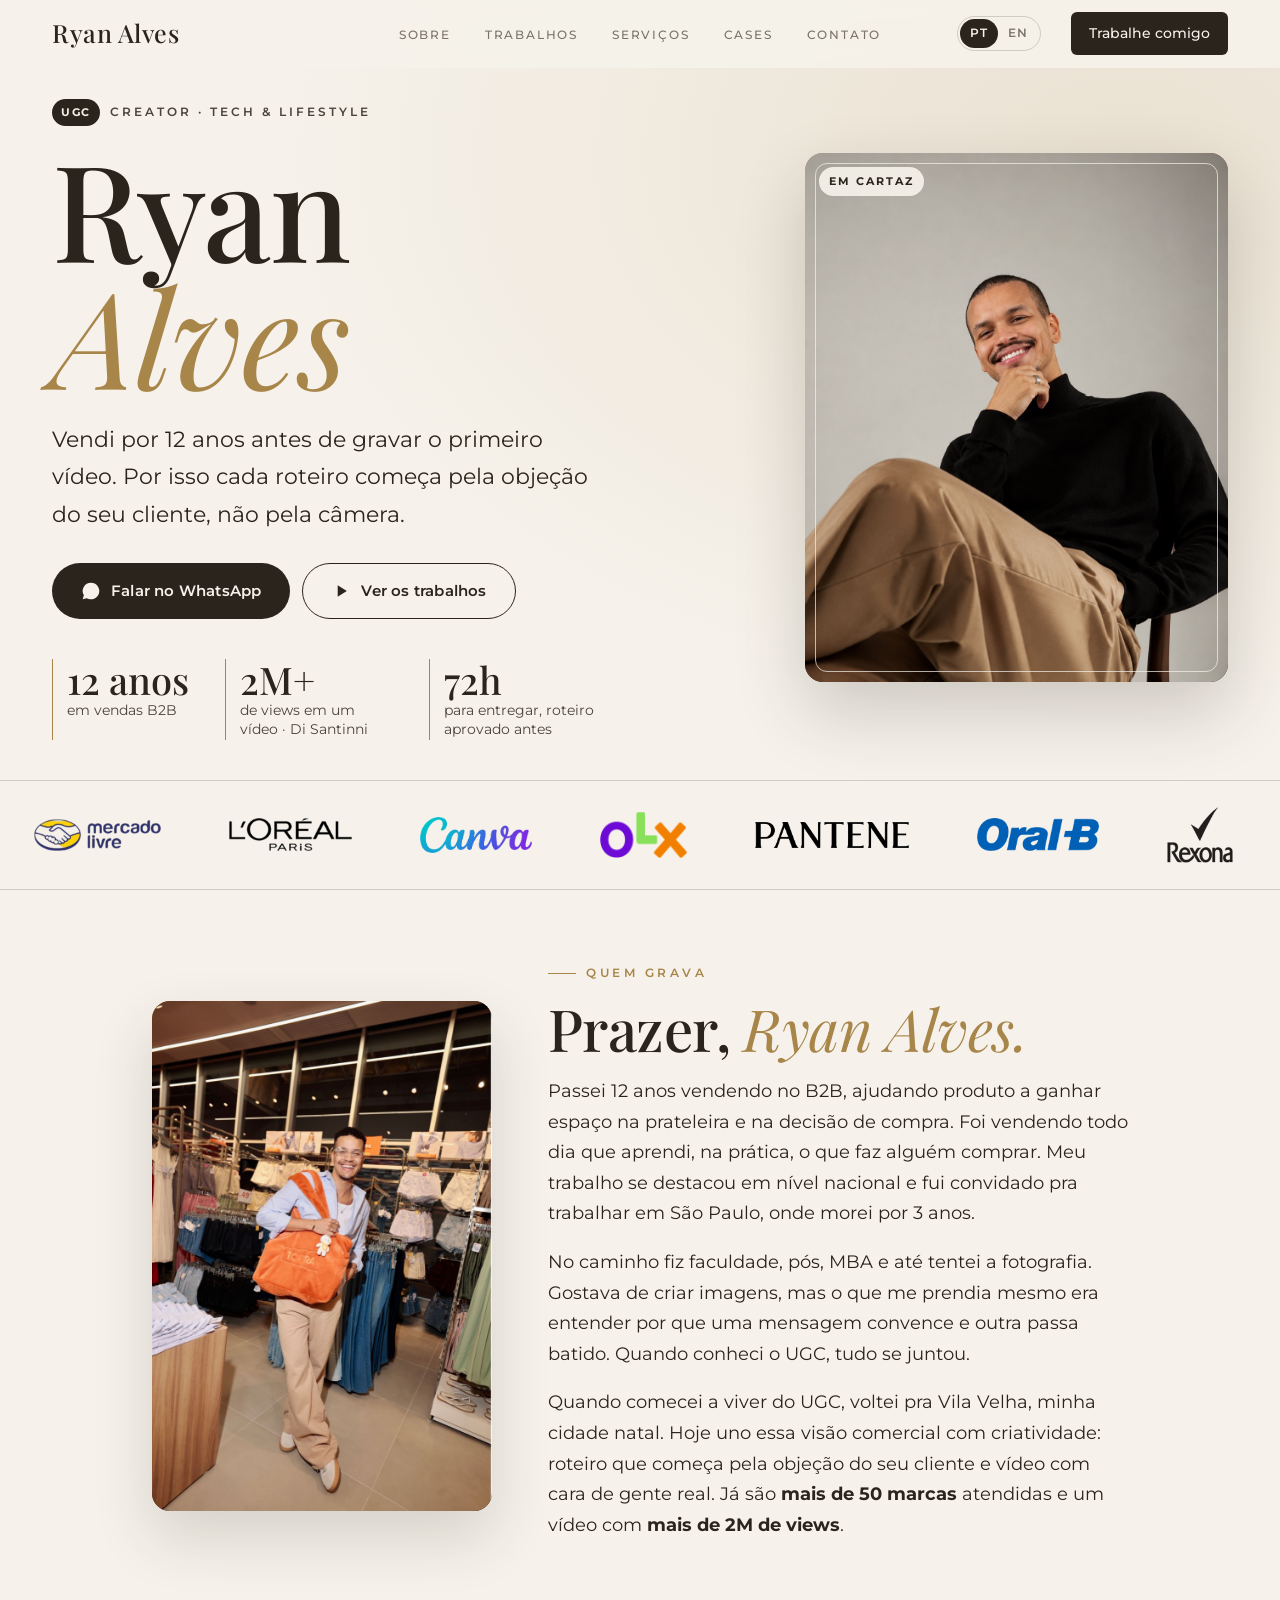
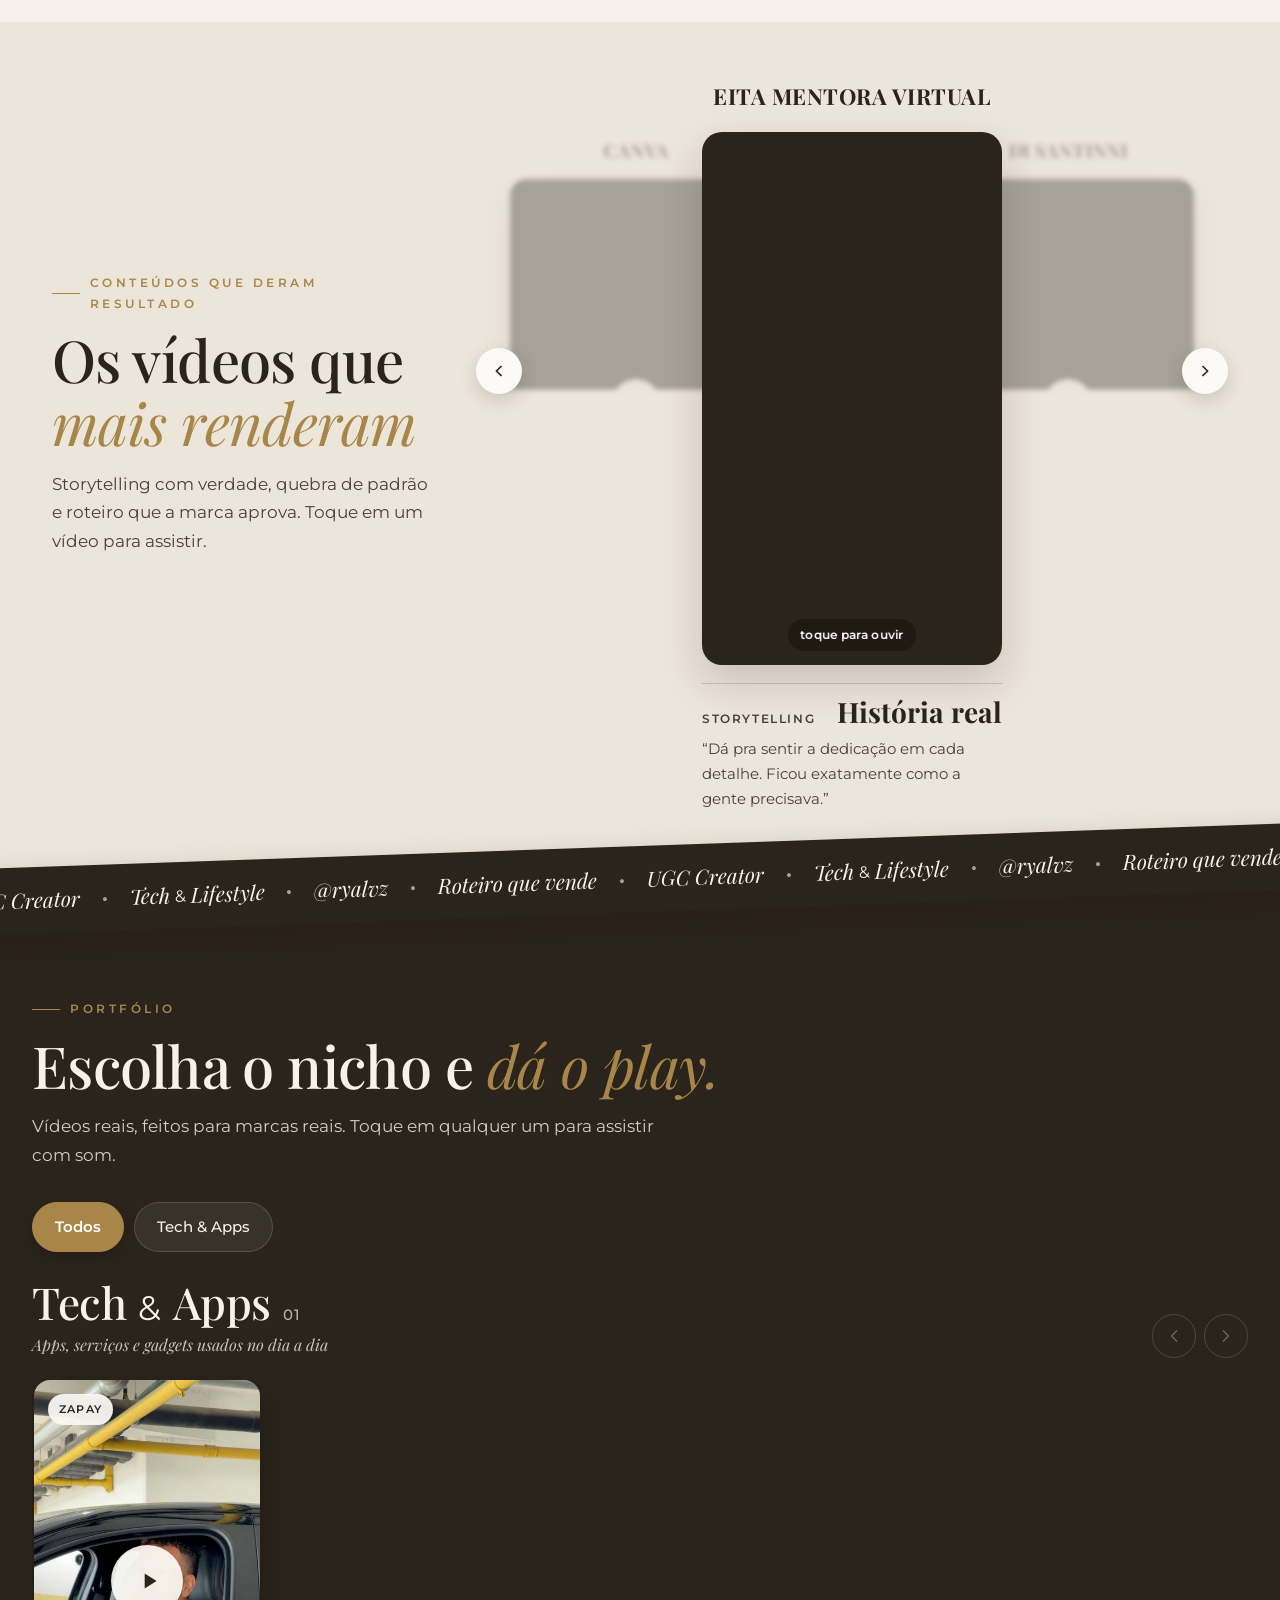
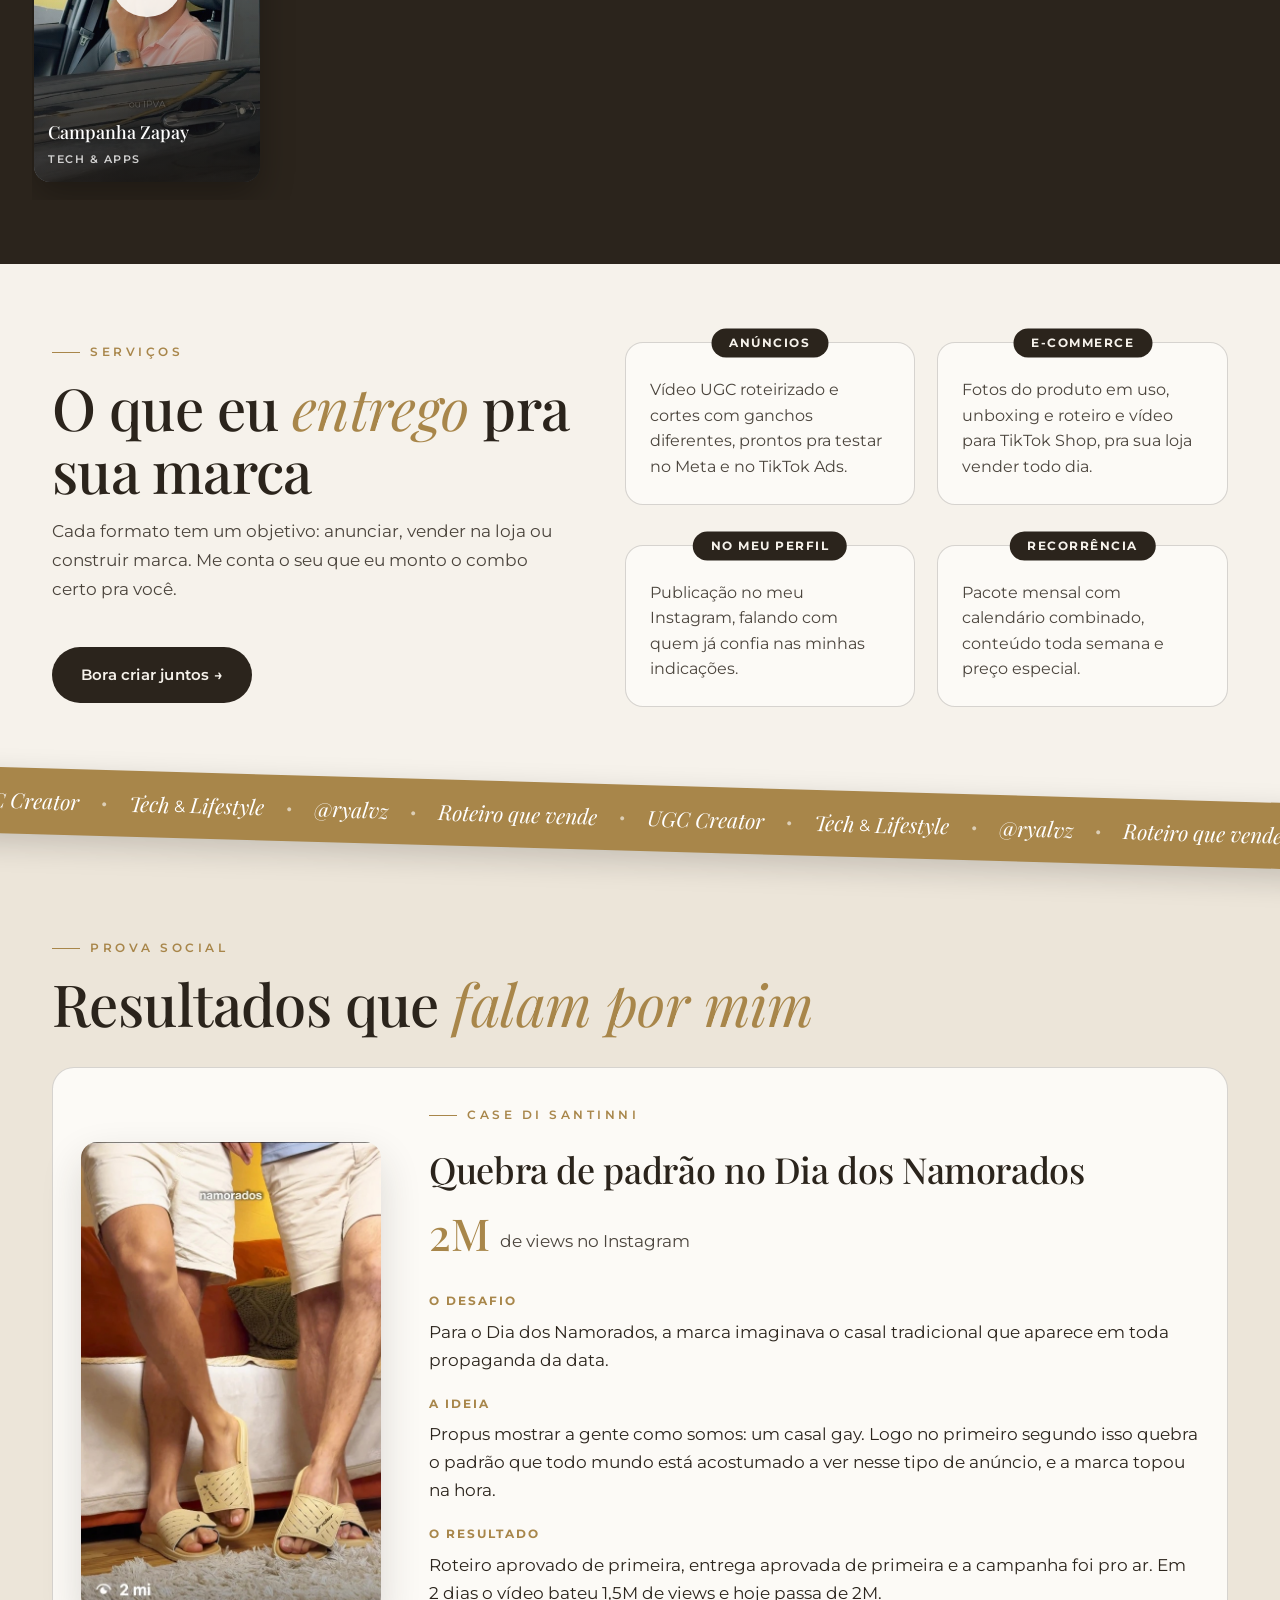
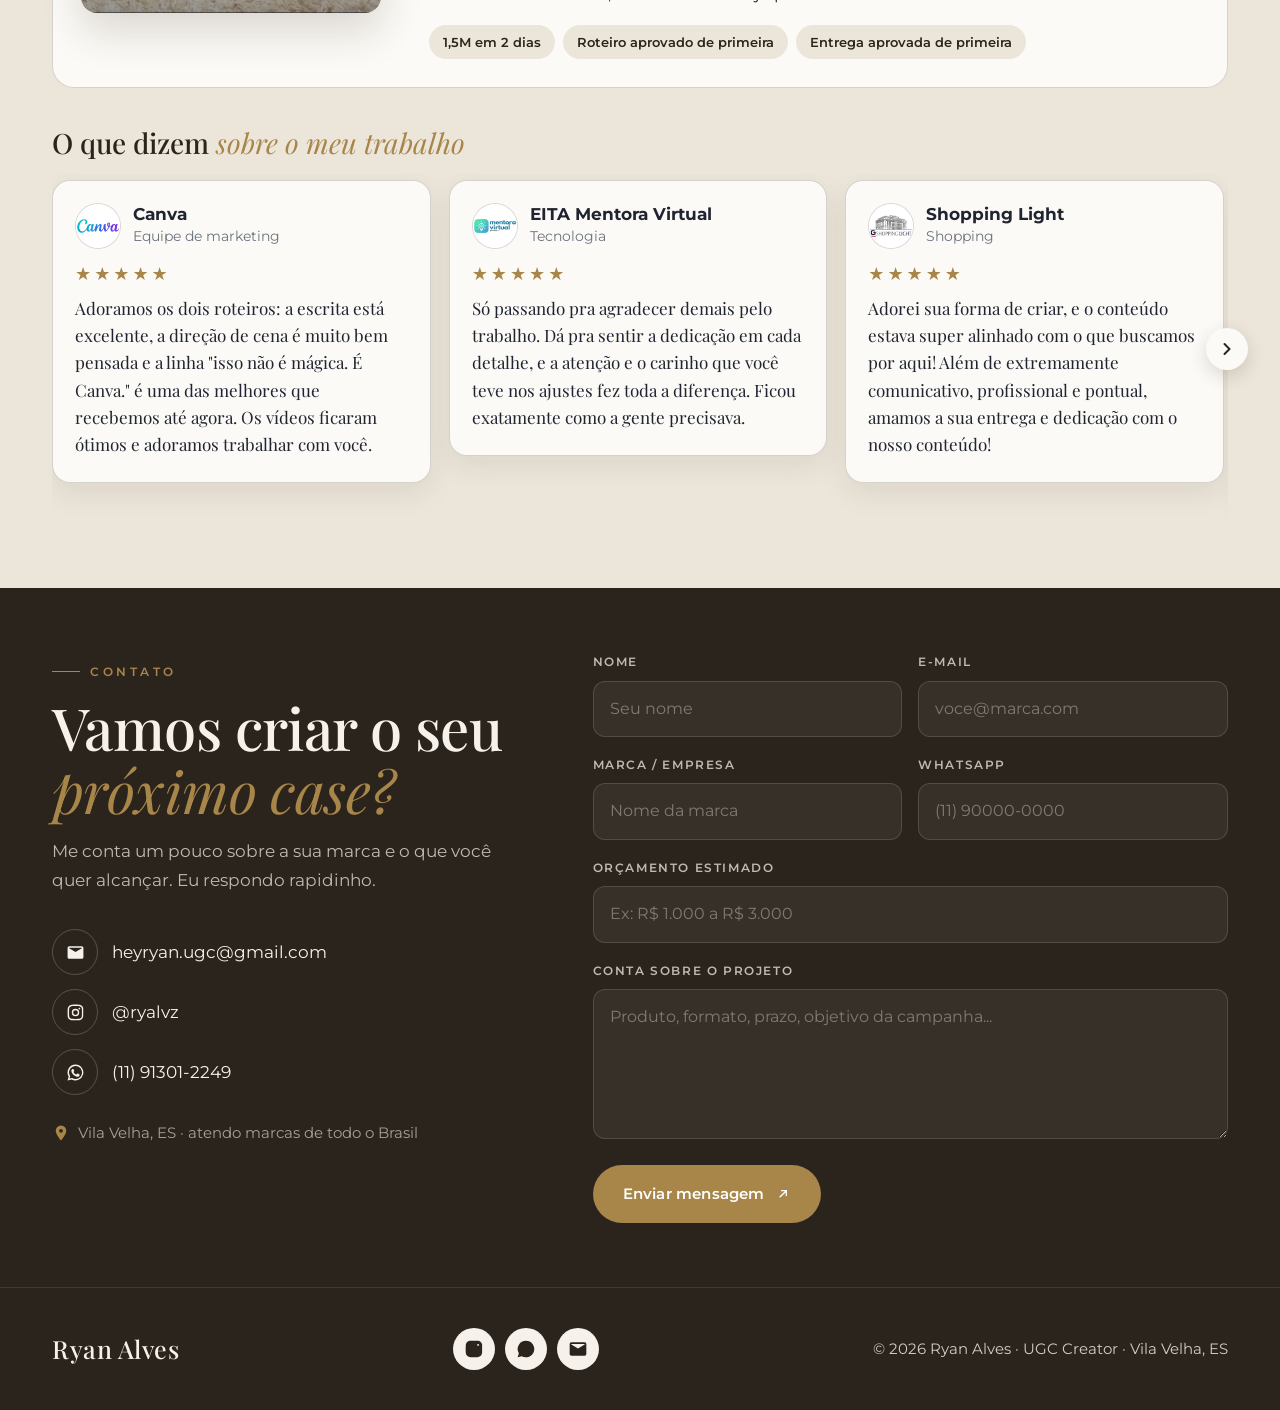
==== commit 641fb62b: "Add files via upload" ====
--- a/index.html
+++ b/index.html
@@ -984,7 +984,7 @@
       <!-- Métricas: array METRICS. Resultados: array RESULTS. Depoimentos: array TESTIMONIALS. -->
       <!-- Case em destaque: objeto CASE no script -->
       <article class="case reveal" id="case" aria-labelledby="case-title"></article>
-      <h3 class="sub-title reveal">O que dizem <em>sobre o trabalho</em></h3>
+      <h3 class="sub-title reveal">O que dizem <em>sobre o meu trabalho</em></h3>
       <div class="testi-carrossel reveal">
         <button class="testi-seta" type="button" data-dir="-1" aria-label="Feedbacks anteriores"><svg viewBox="0 0 24 24" aria-hidden="true"><path d="m15 6-6 6 6 6"/></svg></button>
         <div class="testimonials" id="testimonials" tabindex="0" aria-label="Feedbacks das marcas"></div>
@@ -1858,7 +1858,7 @@
   "1,5M em 2 dias": "1.5M in 2 days",
   "Roteiro aprovado de primeira": "Script approved on the first try",
   "Entrega aprovada de primeira": "Delivery approved on the first try",
-  "O que as marcas dizem": "What brands say", "O que dizem": "What they say", "sobre o trabalho": "about the work",
+  "O que as marcas dizem": "What brands say", "O que dizem": "What they say", "sobre o meu trabalho": "about my work",
   "Equipe de marketing": "Marketing team", "Tecnologia": "Technology", "Agência": "Agency", "Moda ": "Fashion", "Marca parceira": "Partner brand", "Calçados": "Footwear",
   "Adoramos os dois roteiros: a escrita está excelente, a direção de cena é muito bem pensada e a linha \"isso não é mágica. É Canva.\" é uma das melhores que recebemos até agora. Os vídeos ficaram ótimos e adoramos trabalhar com você.": "We loved both scripts: the writing is excellent, the scene direction is very well thought out, and the line \"this isn't magic. It's Canva.\" is one of the best we've received so far. The videos turned out great and we loved working with you.",
   "Só passando pra agradecer demais pelo trabalho. Dá pra sentir a dedicação em cada detalhe, e a atenção e o carinho que você teve nos ajustes fez toda a diferença. Ficou exatamente como a gente precisava.": "Just stopping by to thank you so much for the work. You can feel the dedication in every detail, and the care you put into the revisions made all the difference. It turned out exactly as we needed.",
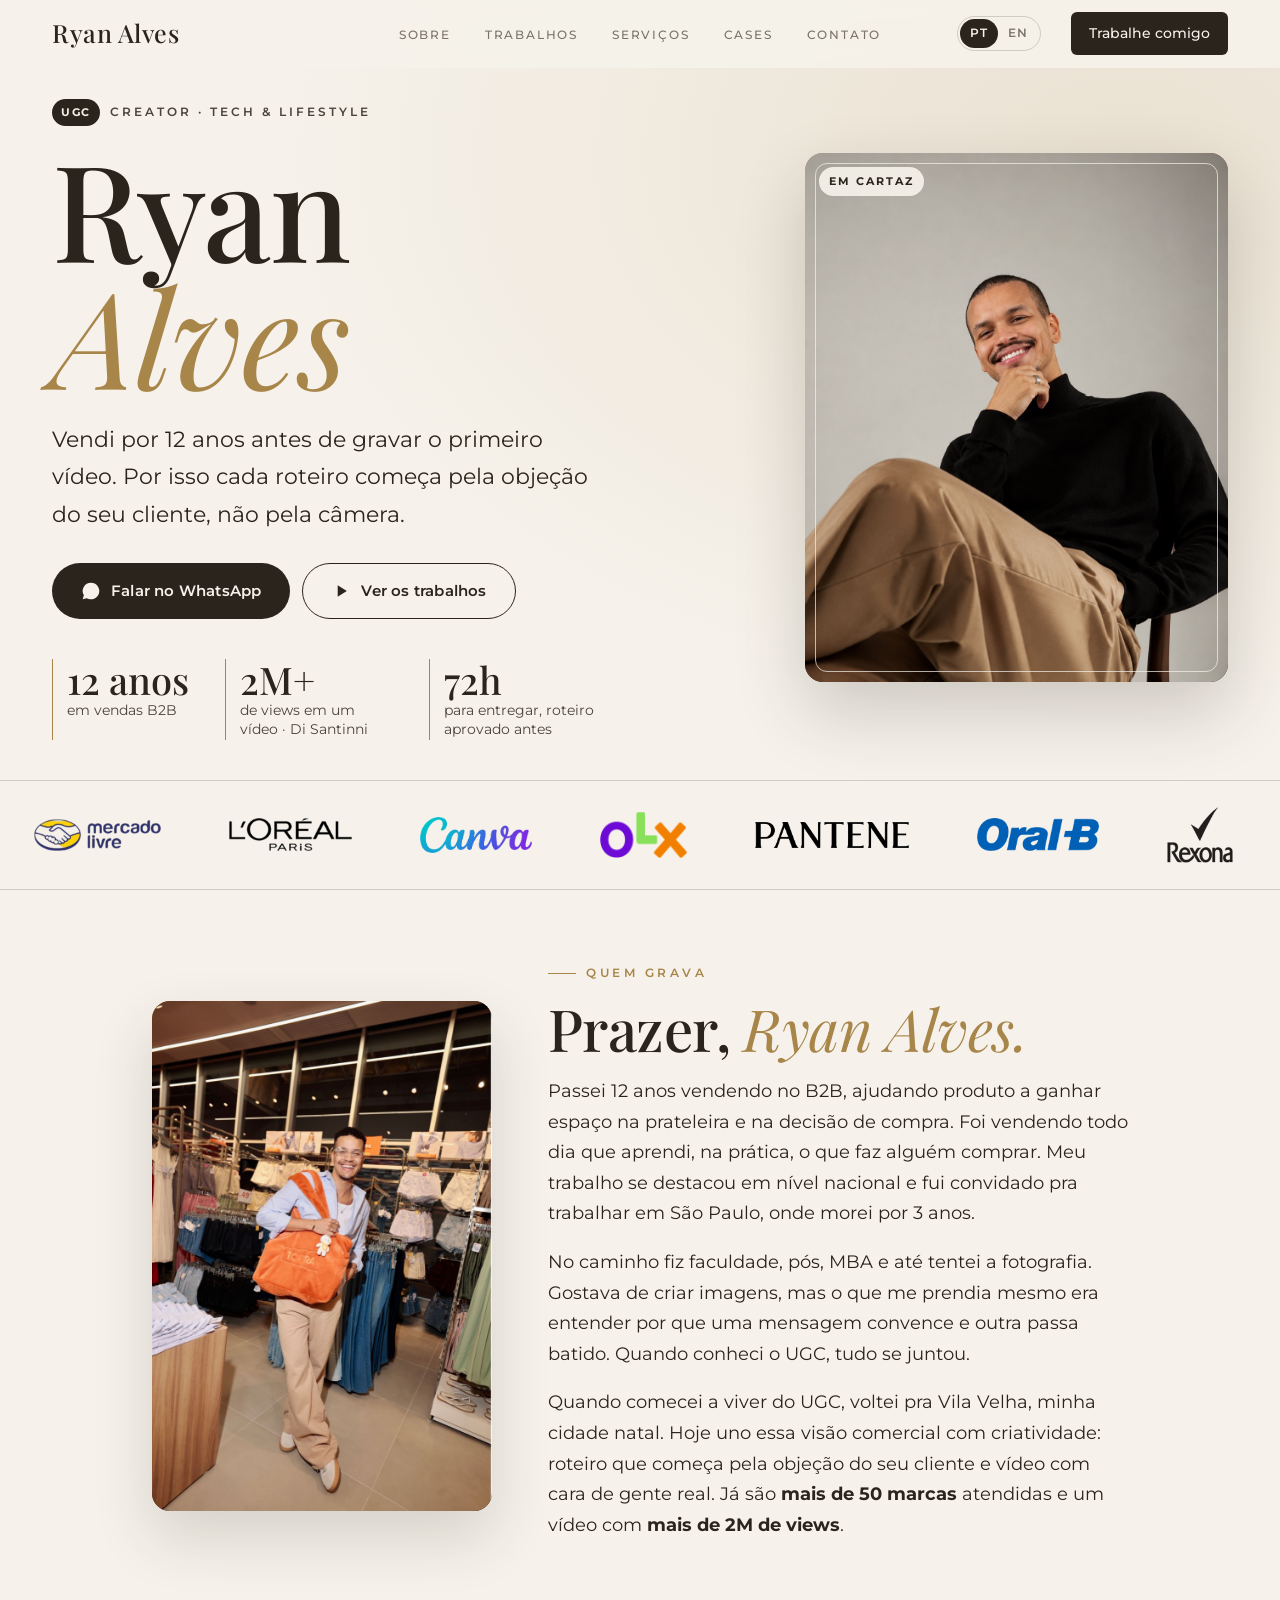
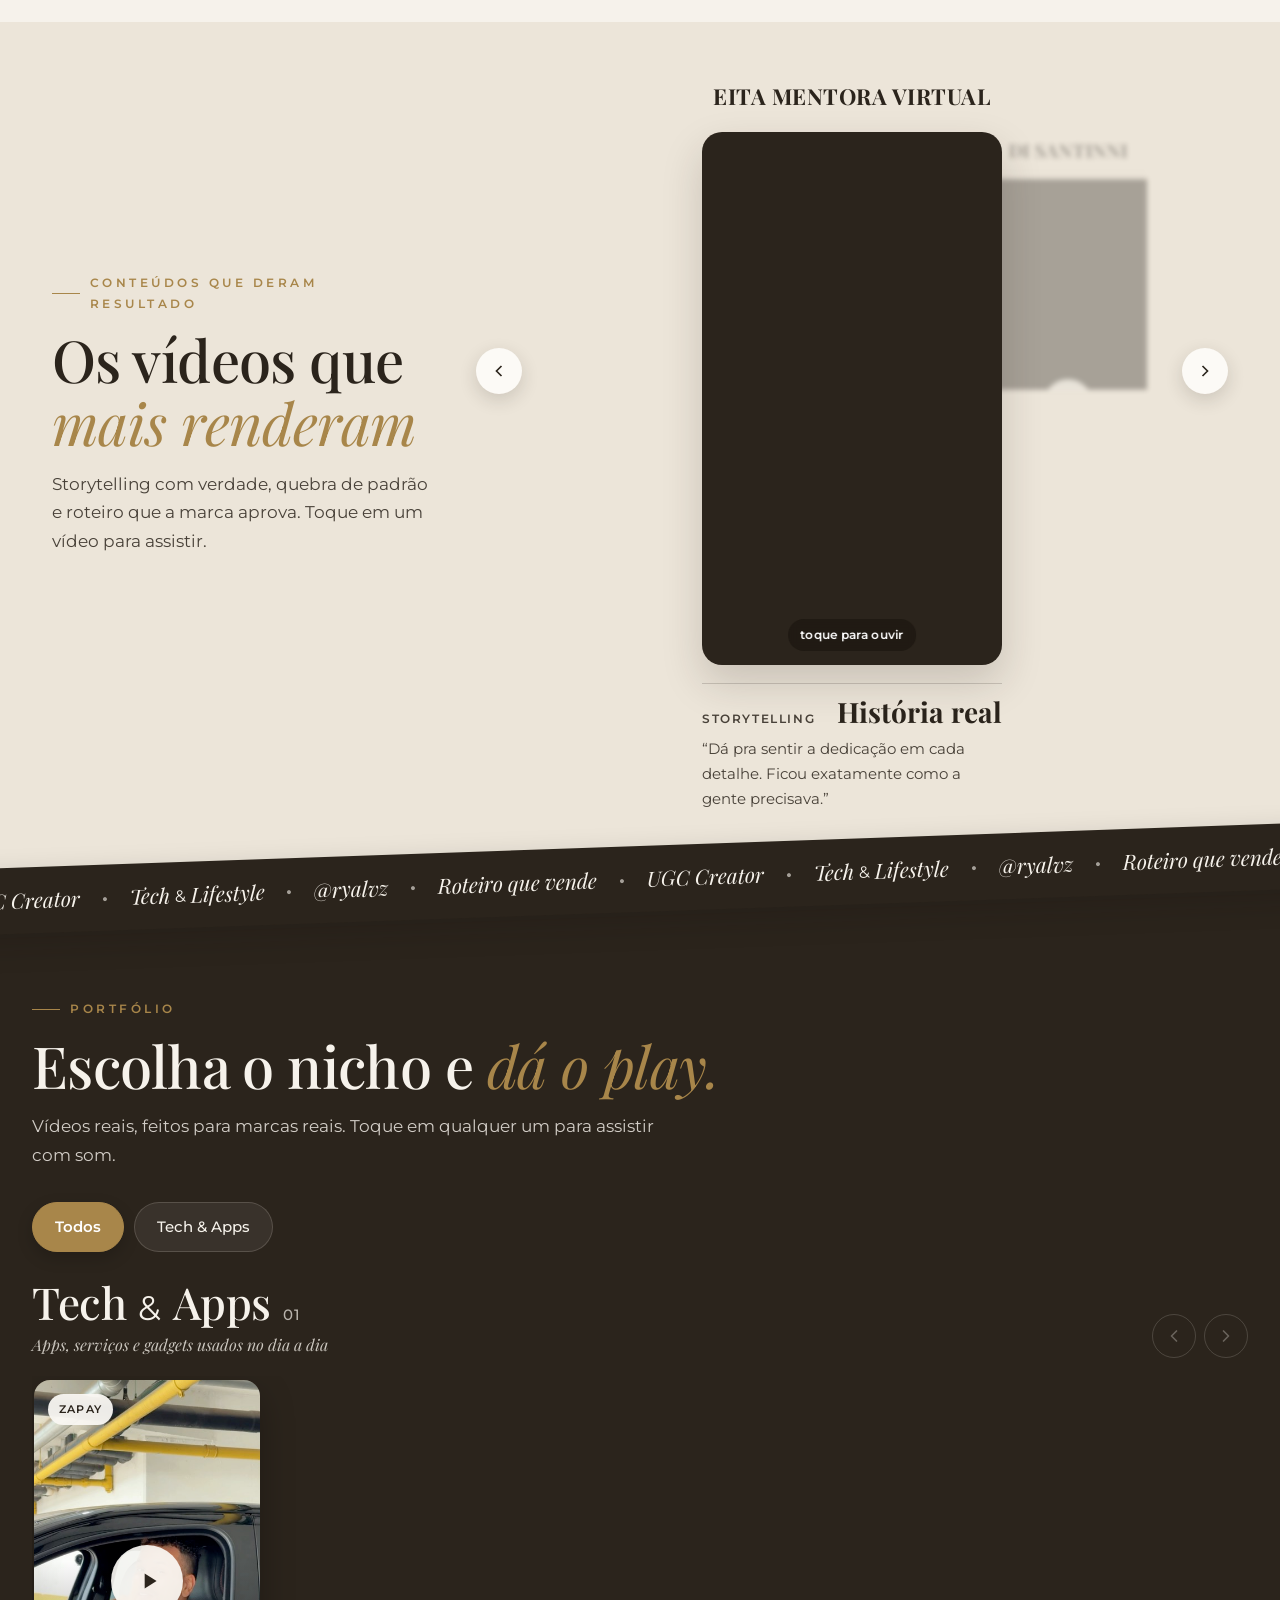
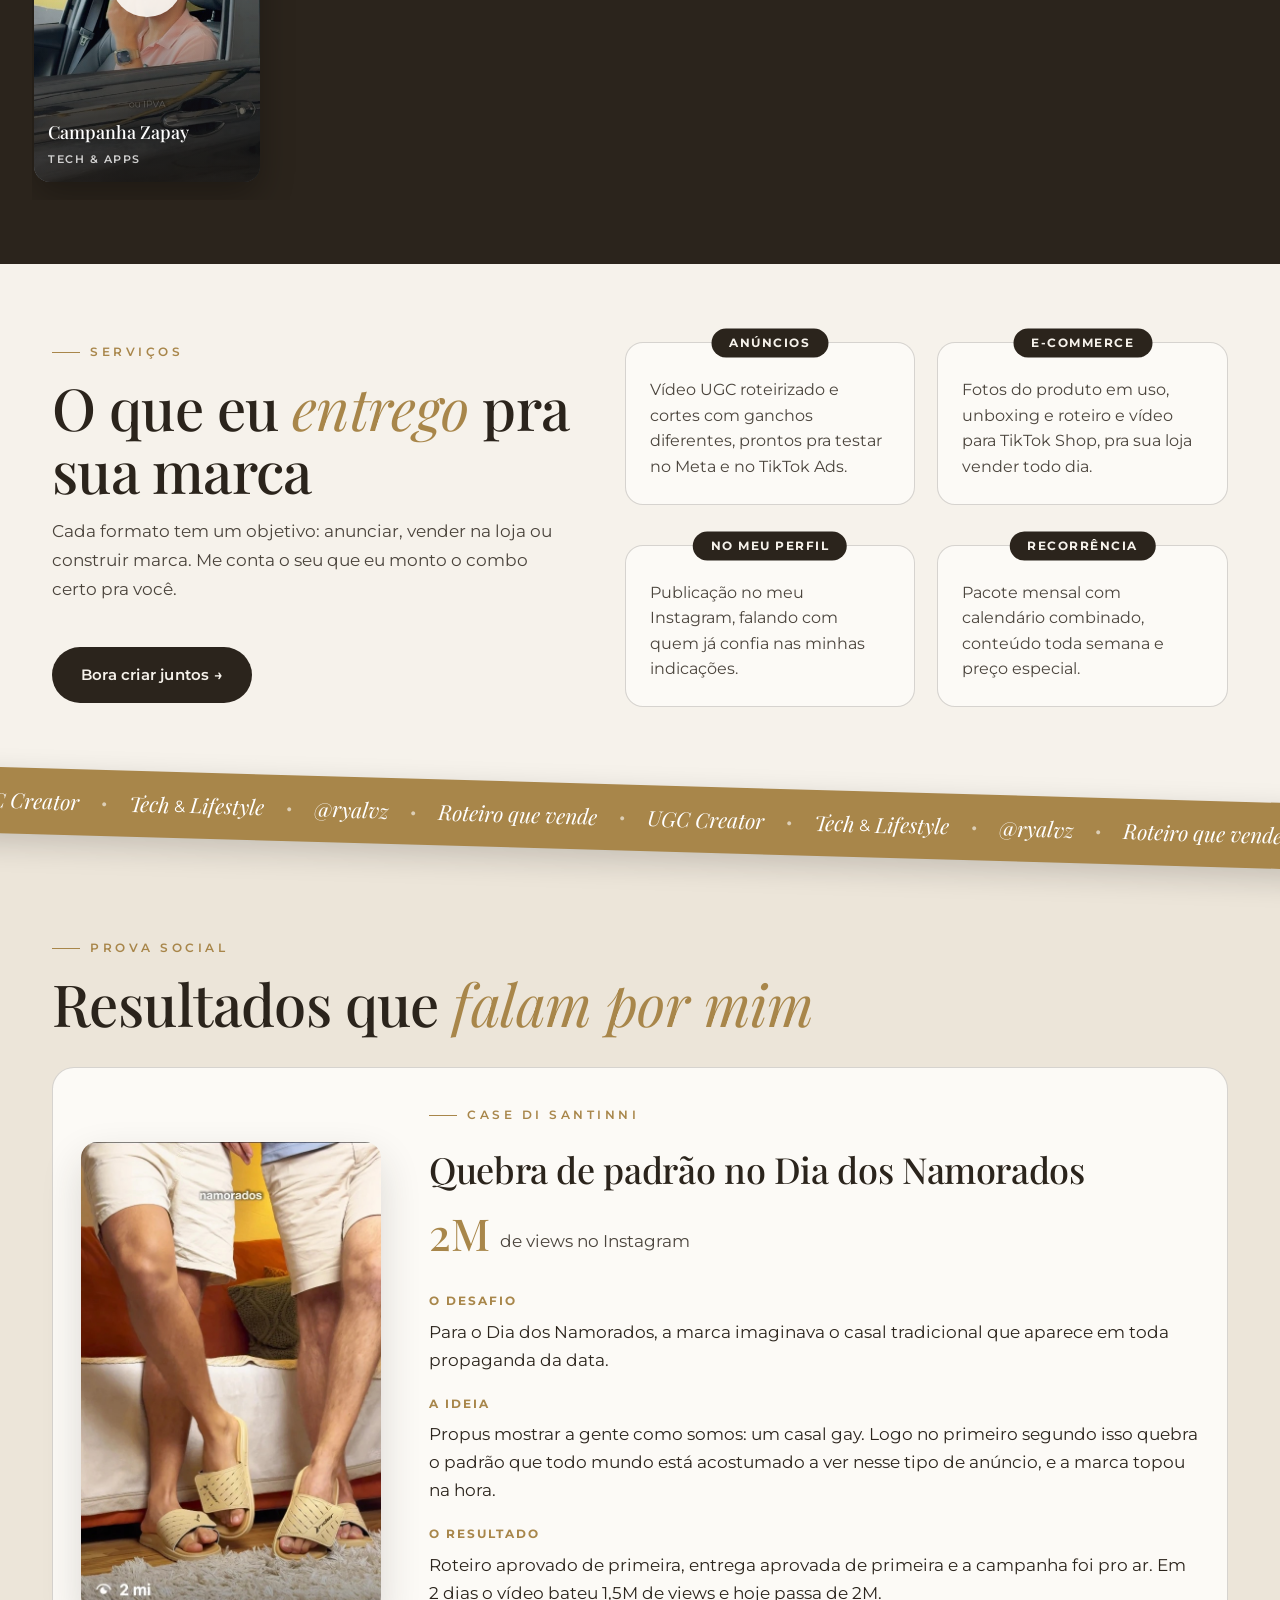
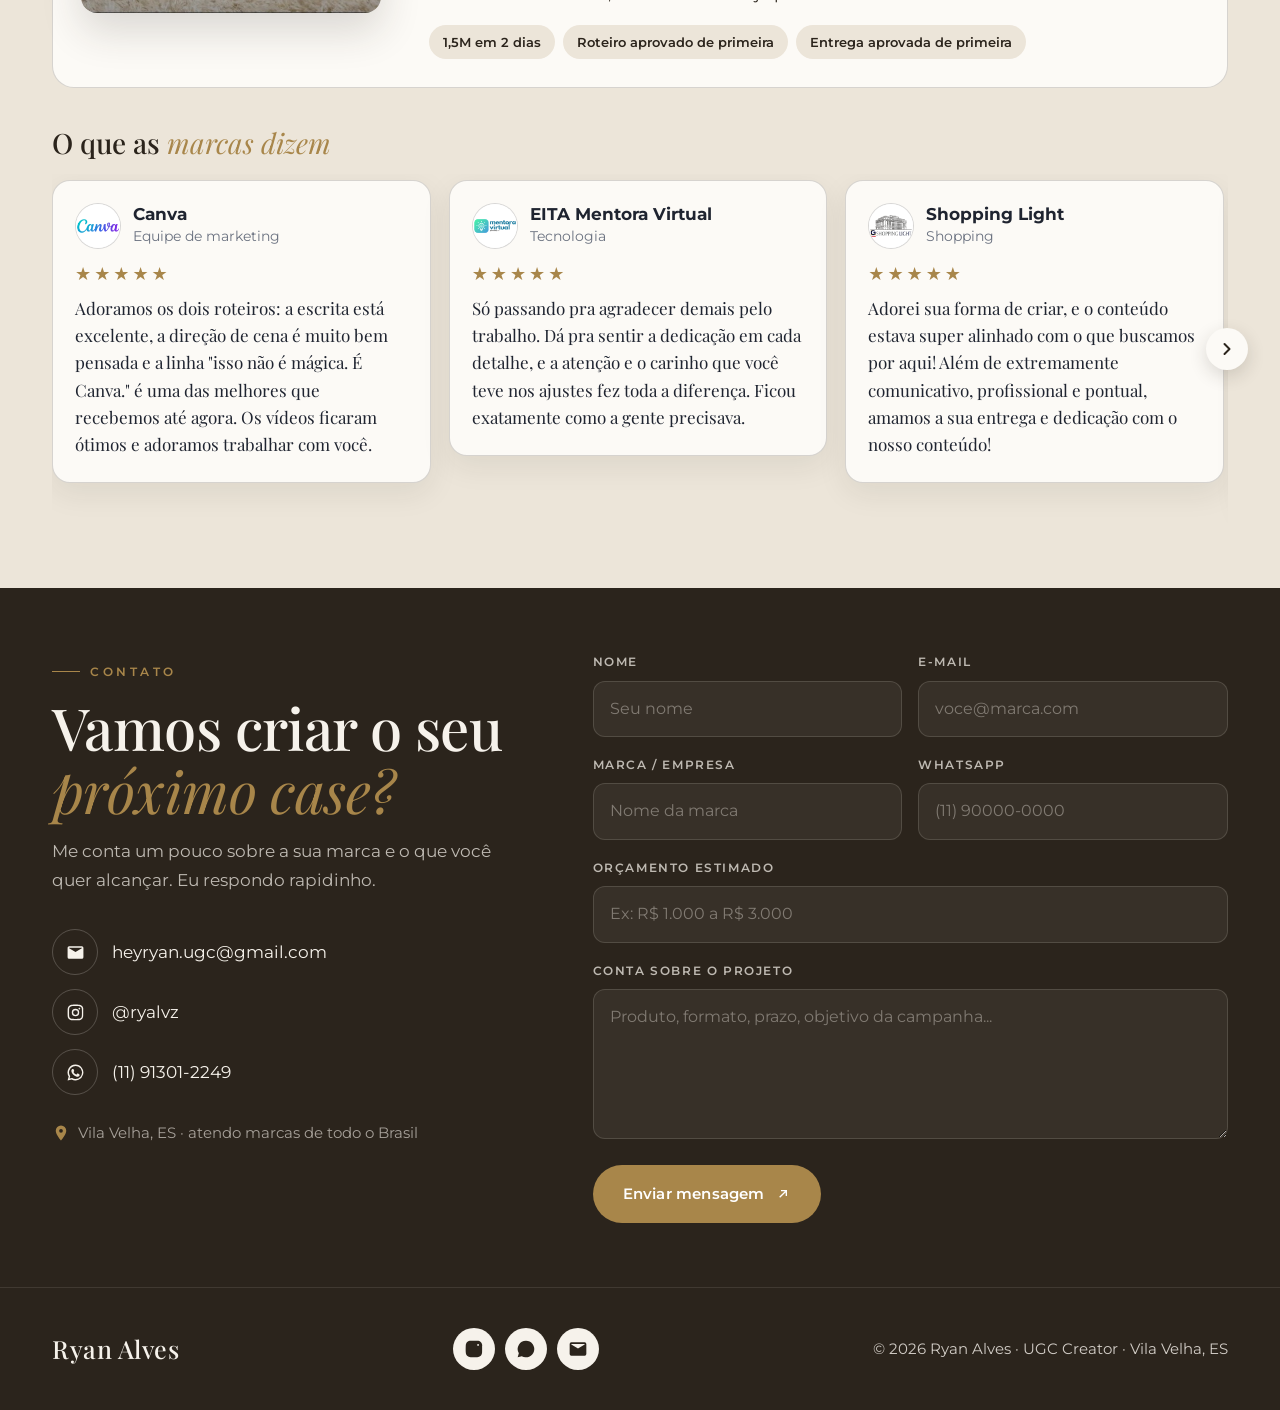
==== commit b832ae98: "Add files via upload" ====
--- a/index.html
+++ b/index.html
@@ -821,7 +821,7 @@
     <span class="bf-tag">Black Friday</span>
     <b class="bf-conta" id="bf-conta"></b>
     <span class="bf-msg" id="bf-msg">poucas vagas pra gravar em novembro</span>
-    <a class="bf-link" href="https://wa.me/5511913012249?text=Oi%20Ryan%2C%20quero%20reservar%20agenda%20pra%20Black%20Friday." target="_blank" rel="noopener">reservar agenda &rarr;</a>
+    <a class="bf-link" href="#contato" id="bf-reservar">reservar agenda &rarr;</a>
   </div>
   <div class="wrap">
     <a class="logo" href="#inicio">Ryan Alves</a>
@@ -984,7 +984,7 @@
       <!-- Métricas: array METRICS. Resultados: array RESULTS. Depoimentos: array TESTIMONIALS. -->
       <!-- Case em destaque: objeto CASE no script -->
       <article class="case reveal" id="case" aria-labelledby="case-title"></article>
-      <h3 class="sub-title reveal">O que dizem <em>sobre o meu trabalho</em></h3>
+      <h3 class="sub-title reveal">O que as <em>marcas dizem</em></h3>
       <div class="testi-carrossel reveal">
         <button class="testi-seta" type="button" data-dir="-1" aria-label="Feedbacks anteriores"><svg viewBox="0 0 24 24" aria-hidden="true"><path d="m15 6-6 6 6 6"/></svg></button>
         <div class="testimonials" id="testimonials" tabindex="0" aria-label="Feedbacks das marcas"></div>
@@ -1631,6 +1631,11 @@
 });
 
 /* ---------- Faixa da Black Friday ---------- */
+document.getElementById("bf-reservar").addEventListener("click", () => {
+  const msg = document.getElementById("c-msg");
+  if (msg && !msg.value.trim()) msg.value = document.documentElement.lang === "en" ? "Hi Ryan! I'd like to book a slot for Black Friday. " : "Oi Ryan! Quero reservar agenda pra Black Friday. ";
+  setTimeout(() => { const n = document.getElementById("c-nome"); if (n) n.focus({ preventScroll: true }); }, 700);
+});
 (() => {
   const BF = new Date(2026, 10, 27); // 27 de novembro de 2026
   const hoje = new Date(); hoje.setHours(0, 0, 0, 0);
@@ -1858,7 +1863,7 @@
   "1,5M em 2 dias": "1.5M in 2 days",
   "Roteiro aprovado de primeira": "Script approved on the first try",
   "Entrega aprovada de primeira": "Delivery approved on the first try",
-  "O que as marcas dizem": "What brands say", "O que dizem": "What they say", "sobre o meu trabalho": "about my work",
+  "O que as marcas dizem": "What brands say", "O que as": "What", "marcas dizem": "brands say",
   "Equipe de marketing": "Marketing team", "Tecnologia": "Technology", "Agência": "Agency", "Moda ": "Fashion", "Marca parceira": "Partner brand", "Calçados": "Footwear",
   "Adoramos os dois roteiros: a escrita está excelente, a direção de cena é muito bem pensada e a linha \"isso não é mágica. É Canva.\" é uma das melhores que recebemos até agora. Os vídeos ficaram ótimos e adoramos trabalhar com você.": "We loved both scripts: the writing is excellent, the scene direction is very well thought out, and the line \"this isn't magic. It's Canva.\" is one of the best we've received so far. The videos turned out great and we loved working with you.",
   "Só passando pra agradecer demais pelo trabalho. Dá pra sentir a dedicação em cada detalhe, e a atenção e o carinho que você teve nos ajustes fez toda a diferença. Ficou exatamente como a gente precisava.": "Just stopping by to thank you so much for the work. You can feel the dedication in every detail, and the care you put into the revisions made all the difference. It turned out exactly as we needed.",
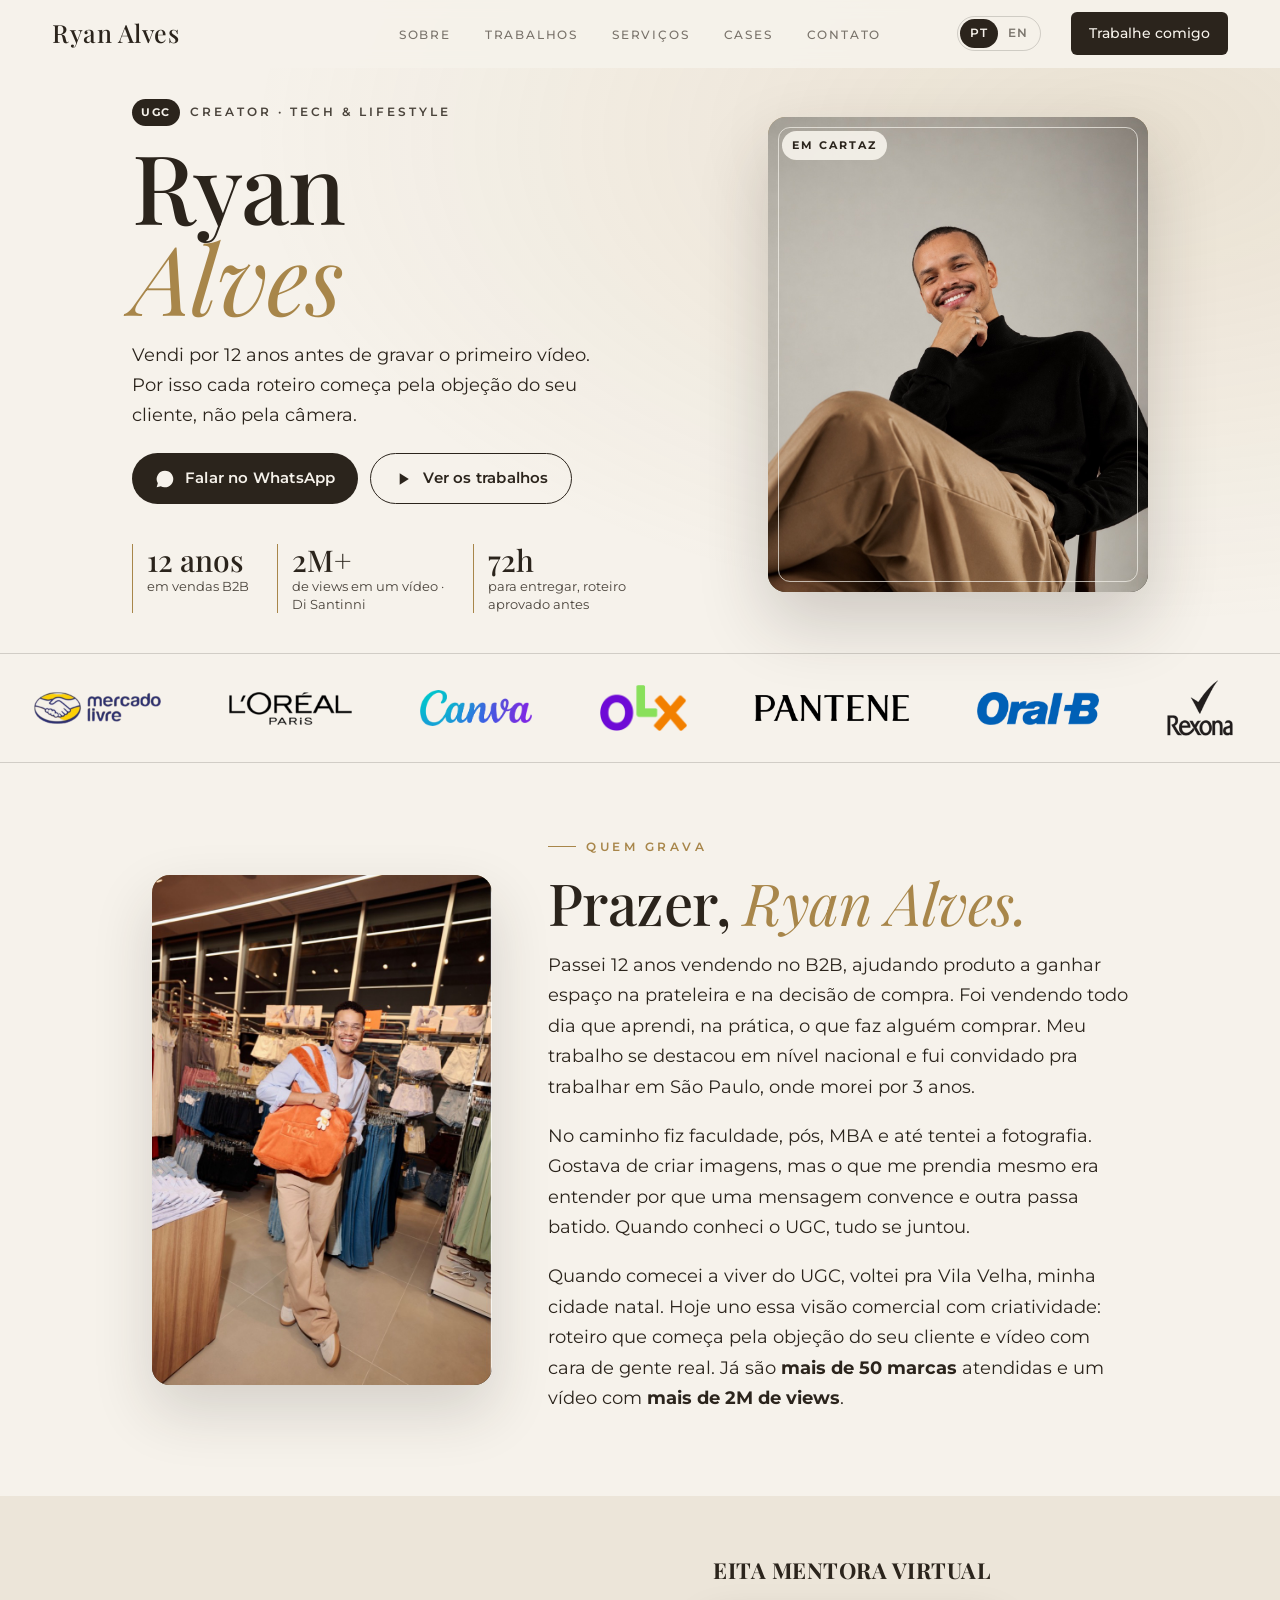
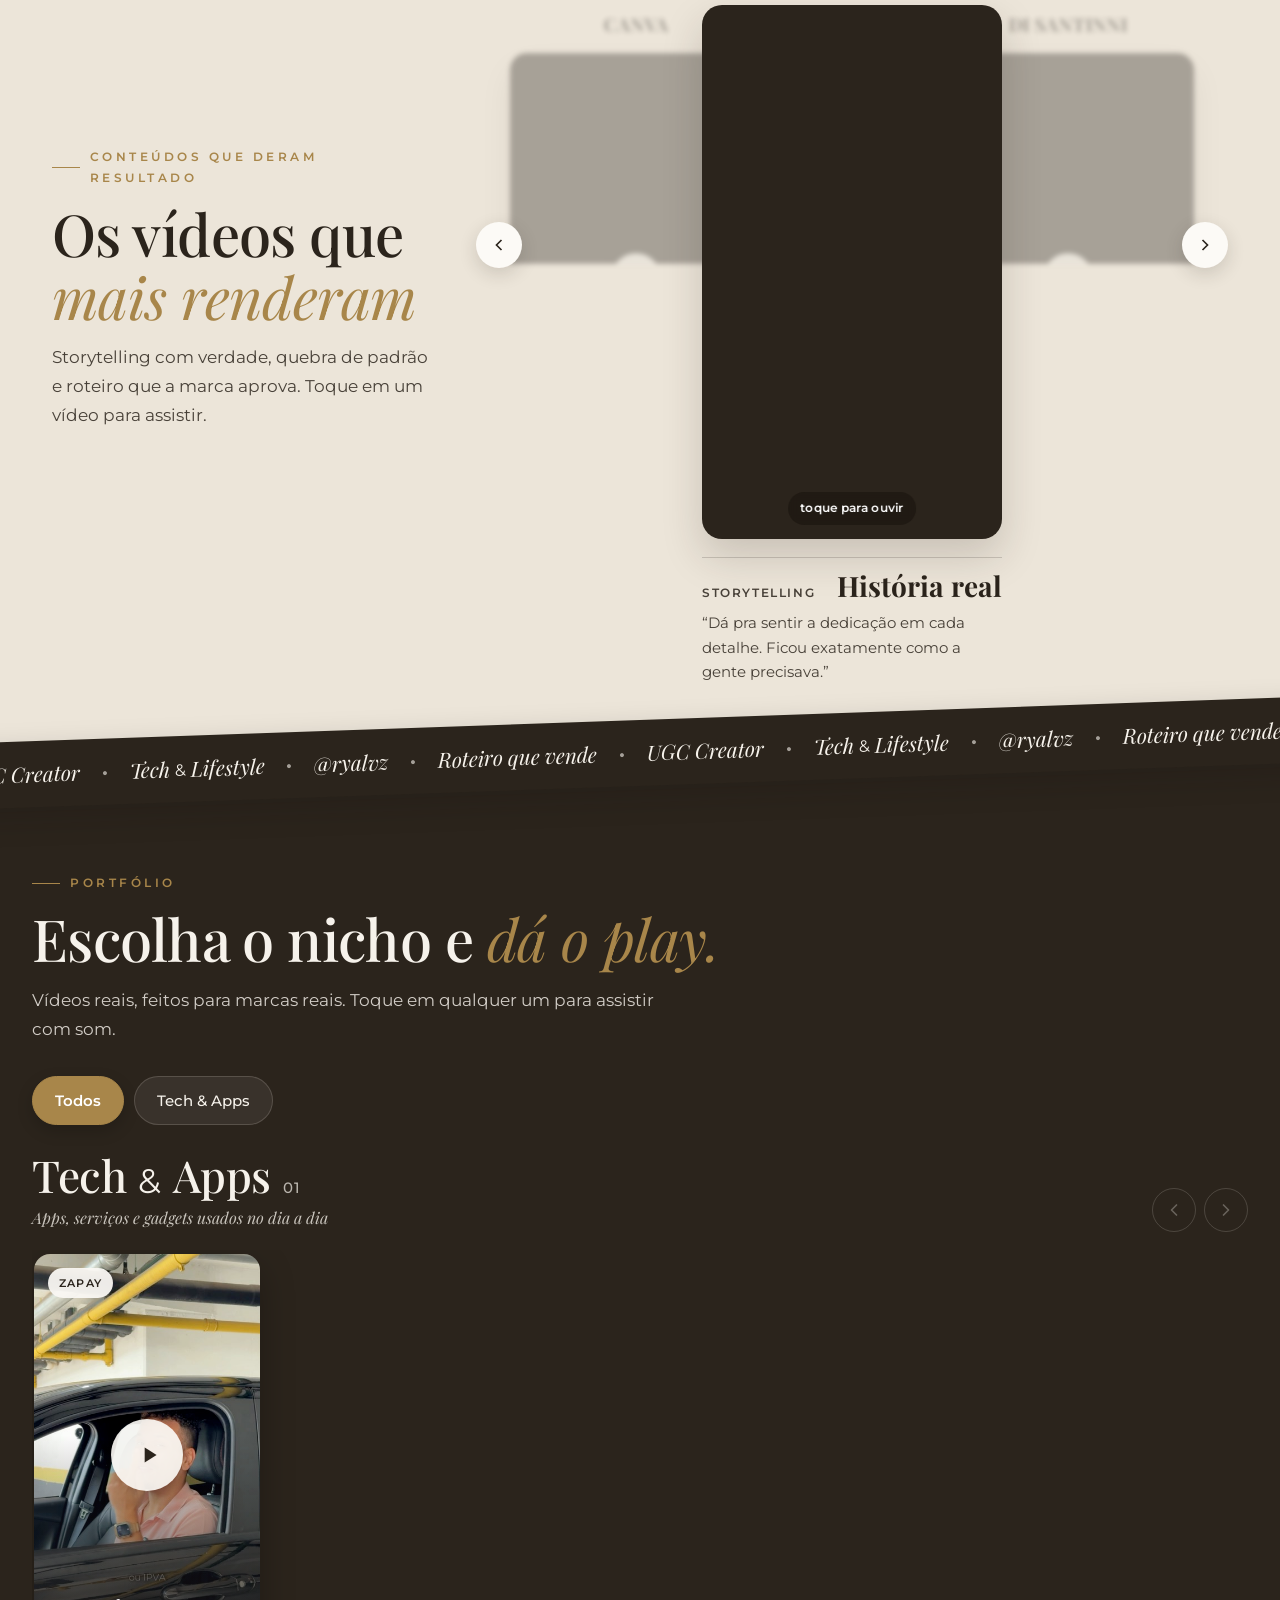
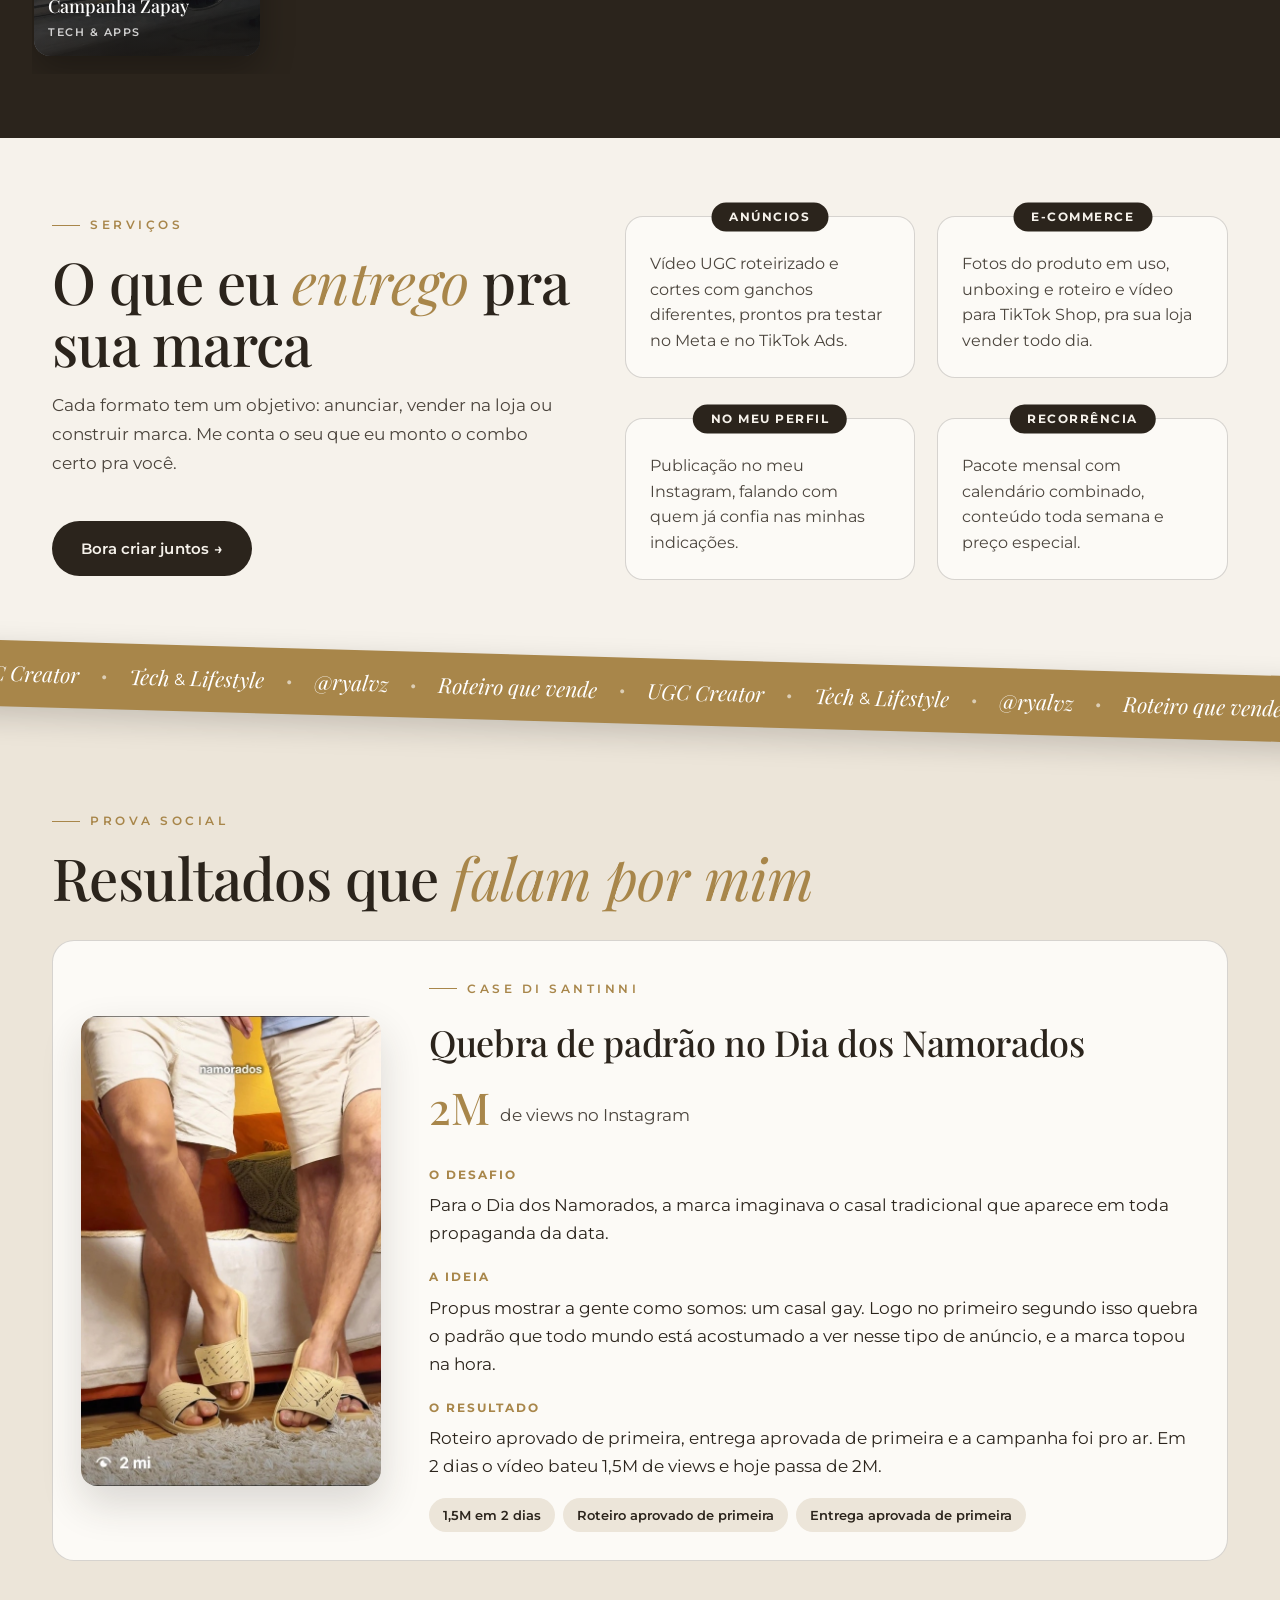
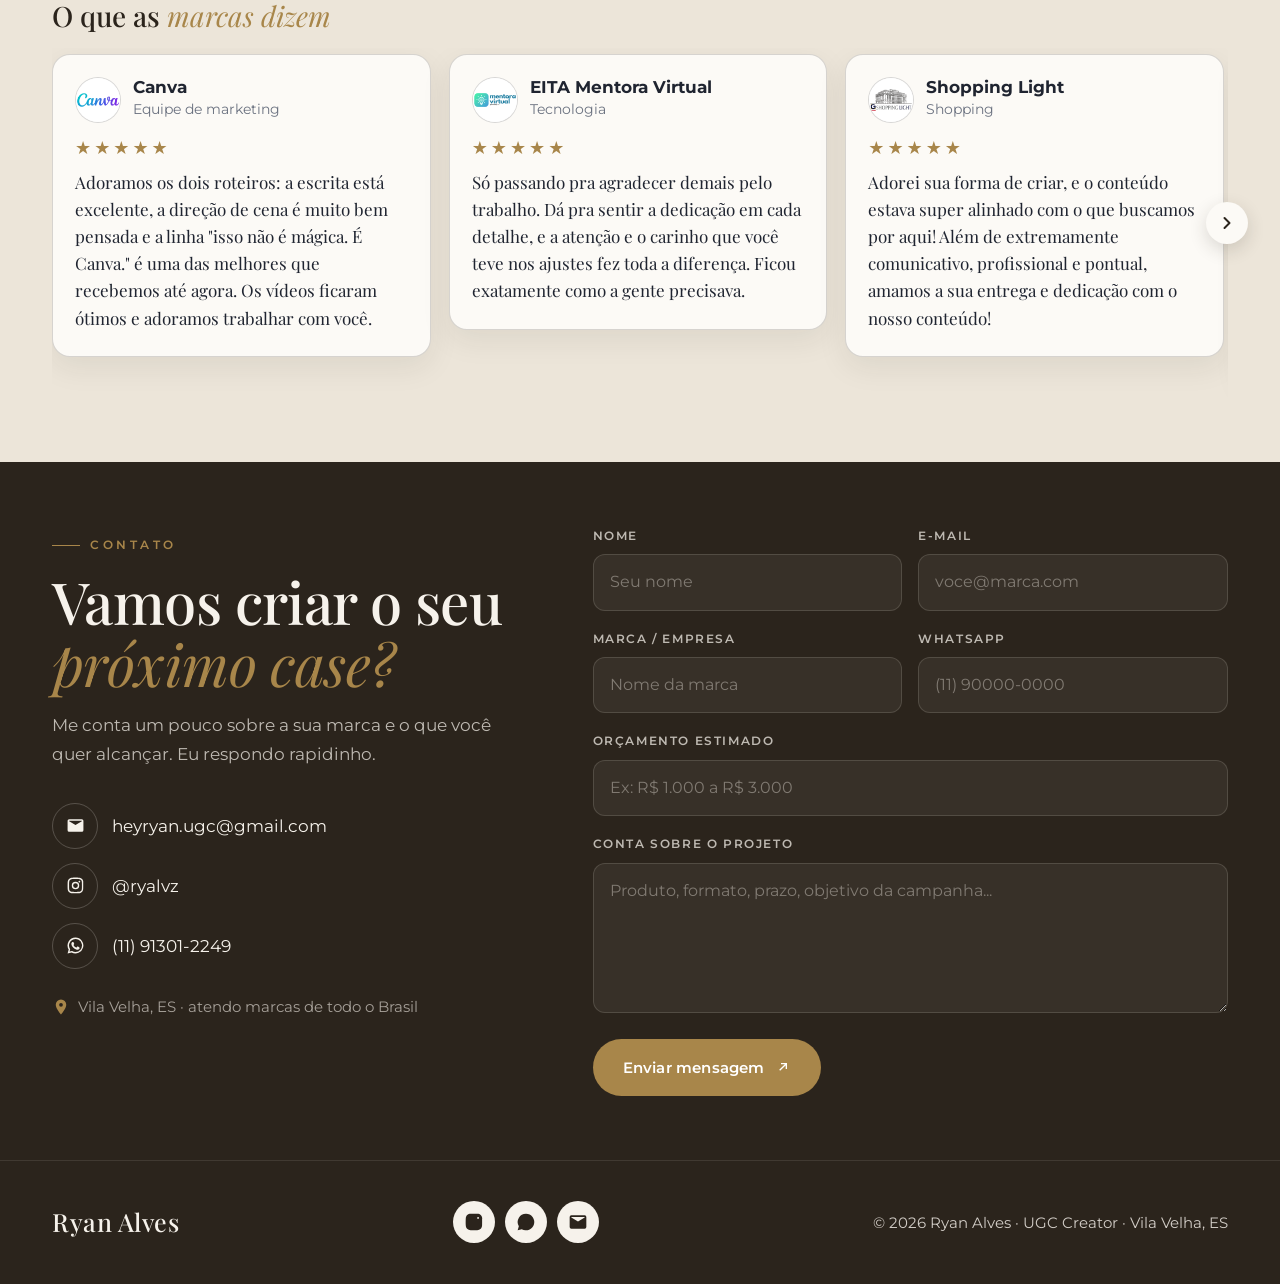
==== commit 9d06b8e9: "Add files via upload" ====
--- a/index.html
+++ b/index.html
@@ -808,6 +808,17 @@
   .nav-links { justify-content: center; }
   .lang { margin-left: auto; }
   .sub-title em { font-style: italic; color: var(--olive); font-weight: 400; }
+  /* Capa mais compacta (estilo Lara): título menor, foto menor, tudo num bloco central */
+  .hero .hero-grid { max-width: 1080px; margin: 0 auto; grid-template-columns: 1.15fr .85fr; gap: 56px; }
+  .hero h1 { font-size: 96px; line-height: .95; margin-bottom: 18px; }
+  .hero-tag { margin-bottom: 14px; }
+  .hero-sub { font-size: 17.5px; max-width: 480px; margin-bottom: 24px; }
+  .hero-btns .btn { padding: 12px 22px; font-size: 14.5px; }
+  .hero-stats { margin-top: 26px; gap: 12px 28px; }
+  .hero-stats strong { font-size: 30px; }
+  .hero-stats span { font-size: 13px; }
+  .hero-photo { max-width: 380px; justify-self: end; width: 100%; }
+  .hero-photo .media { max-height: none; }
 </style>
 
 </head>
@@ -1191,7 +1202,7 @@
 // resultados REAIS (ex.: { numero: "+35%", titulo: "Mais vendas", texto: "Marca · o que aconteceu" }).
 const ST = "https://jlehawiwklvyvrzbfuiu.supabase.co/storage/v1/object/public/portfolio/";
 // Resultados: só o que é real (número da marca, aprovação ou elogio). video/capa: arquivos do Storage
-const RESULTS = [
+let RESULTS = [
   { marca: "EITA Mentora Virtual", rotulo: "Storytelling", valor: "História real", texto: "\u201cDá pra sentir a dedicação em cada detalhe. Ficou exatamente como a gente precisava.\u201d", video: ST + "videos/canva-c911bd2eb816417aca1eeec774f1d39c.mp4", capa: ST + "capas/canva-c911bd2eb816417aca1eeec774f1d39c.jpg" },
   { marca: "Di Santinni", rotulo: "Visualizações", valor: "2M", texto: "Quebra de padrão no Dia dos Namorados", video: ST + "videos/disantinni-namorados.mp4", capa: ST + "capas/disantinni-namorados.jpg" },
   { marca: "Canva", rotulo: "Roteiro", valor: "Elogiado", texto: "\u201cUma das melhores linhas que recebemos até agora\u201d", video: ST + "videos/1791826892574-canva-ia.mp4", capa: ST + "capas/1791827002580-capa-canva.jpg" }
@@ -1199,7 +1210,7 @@
 
 // Case em destaque. PREENCHA os campos vazios ("") com o texto real:
 // enquanto um campo estiver vazio, a parte dele simplesmente não aparece no site.
-const CASE = {
+let CASE = {
   marca: "Di Santinni",
   titulo: "Quebra de padrão no Dia dos Namorados",
   numero: "2M",
@@ -1214,7 +1225,7 @@
 
 // Quatro depoimentos (placeholders: troque pelo texto real de cada cliente)
 // Avaliações reais das marcas na plataforma SeuInfluencer (todas 5 estrelas)
-const TESTIMONIALS = [
+let TESTIMONIALS = [
   // selo: aparece no lugar das estrelas. semNota: true esconde as estrelas (feedback que veio sem nota, fora da SeuInfluencer)
   { texto: "Adoramos os dois roteiros: a escrita está excelente, a direção de cena é muito bem pensada e a linha \"isso não é mágica. É Canva.\" é uma das melhores que recebemos até agora. Os vídeos ficaram ótimos e adoramos trabalhar com você.", nome: "Canva", empresa: "Equipe de marketing", logo: "fb-canva" },
   { texto: "Só passando pra agradecer demais pelo trabalho. Dá pra sentir a dedicação em cada detalhe, e a atenção e o carinho que você teve nos ajustes fez toda a diferença. Ficou exatamente como a gente precisava.", nome: "EITA Mentora Virtual", empresa: "Tecnologia", logo: "fb-mentora-virtual" },
@@ -1424,6 +1435,7 @@
 // Métricas, resultados e depoimentos
 
 
+function montarResultados() {
 $("#results").innerHTML = RESULTS.map((r) => `
   <article class="result-v">
     <h4>${esc(r.marca)}</h4>
@@ -1436,7 +1448,7 @@
     <p>${esc(r.texto)}</p>
   </article>`).join("");
 // Carrossel dos resultados: um no centro, os vizinhos menores atrás. Clicar num de trás traz ele pro centro
-(() => {
+{
   const caixa = $("#results"), cards = [...caixa.children], n = cards.length;
   let atual = 0;
   const pos = () => cards.forEach((c, k) => {
@@ -1474,10 +1486,11 @@
   caixa.addEventListener("touchend", (e) => { if (x0 == null) return; const dx = e.changedTouches[0].clientX - x0; if (Math.abs(dx) > 40) ir(dx < 0 ? 1 : -1); x0 = null; });
   if (n < 2) document.querySelectorAll("[data-res]").forEach((b) => (b.hidden = true));
   pos();
-})();
-
-(() => {
-  const c = CASE, partes = [["Gancho", c.roteiro.gancho], ["Desenvolvimento", c.roteiro.desenvolvimento], ["CTA", c.roteiro.cta]].filter(([, t]) => t);
+}
+}
+
+function montarCase() {
+  const c = CASE, r = c.roteiro || {}, partes = [["Gancho", r.gancho], ["Desenvolvimento", r.desenvolvimento], ["CTA", r.cta]].filter(([, t]) => t);
   $("#case").innerHTML = `
     <figure class="case-print"><img src="${esc(c.print)}" alt="Print do Instagram: ${esc(c.numero)} de views no vídeo da ${esc(c.marca)}" loading="lazy"></figure>
     <div class="case-txt">
@@ -1490,17 +1503,20 @@
       ${c.selos && c.selos.length ? `<ul class="case-selos">${c.selos.map((x) => `<li>${esc(x)}</li>`).join("")}</ul>` : ""}
       ${partes.length ? `<h4>O roteiro</h4><ol class="case-roteiro">${partes.map(([n, t]) => `<li><b>${n}</b><span>${esc(t)}</span></li>`).join("")}</ol>` : ""}
     </div>`;
-})();
-
+}
+
+function montarFeedbacks() {
 $("#testimonials").innerHTML = TESTIMONIALS.map((t) => `
   <figure class="testimonial">
     <figcaption class="t-topo">
-      ${t.logo ? `<span class="avatar com-logo" aria-hidden="true"><img src="logos/${t.logo}.png" alt="" loading="lazy"></span>` : `<span class="avatar" aria-hidden="true">${esc(t.nome.charAt(0))}</span>`}
+      ${t.logo ? `<span class="avatar com-logo" aria-hidden="true"><img src="${esc(/[/.]/.test(t.logo) ? t.logo : "logos/" + t.logo + ".png")}" alt="" loading="lazy"></span>` : `<span class="avatar" aria-hidden="true">${esc(t.nome.charAt(0))}</span>`}
       <span><b>${esc(t.nome)}</b><span>${esc(t.empresa)}</span></span>
     </figcaption>
-    ${t.selo ? `<div class="t-selo">${esc(t.selo)}</div>` : t.semNota ? `<div class="t-espaco"></div>` : `<div class="estrelas" role="img" aria-label="Nota 5 de 5">★★★★★</div>`}
+    ${t.selo ? `<div class="t-selo">${esc(t.selo)}</div>` : (t.semNota || t.estrelas === false) ? `<div class="t-espaco"></div>` : `<div class="estrelas" role="img" aria-label="Nota 5 de 5">★★★★★</div>`}
     <blockquote><p style="margin:0">${esc(t.texto)}</p></blockquote>
   </figure>`).join("");
+  $("#testimonials").dispatchEvent(new Event("scroll"));
+}
 // Setas do carrossel de feedbacks
 (() => {
   const trilho = $("#testimonials"), setas = document.querySelectorAll(".testi-seta");
@@ -1636,21 +1652,28 @@
   if (msg && !msg.value.trim()) msg.value = document.documentElement.lang === "en" ? "Hi Ryan! I'd like to book a slot for Black Friday. " : "Oi Ryan! Quero reservar agenda pra Black Friday. ";
   setTimeout(() => { const n = document.getElementById("c-nome"); if (n) n.focus({ preventScroll: true }); }, 700);
 });
-(() => {
-  const BF = new Date(2026, 10, 27); // 27 de novembro de 2026
+let BLACK_FRIDAY = { ativo: true, data: "2026-11-27", frases: ["poucas vagas pra gravar em novembro", "vídeo de e-commerce que vende no dia", "roteiro pronto antes do pico"] };
+function montarBF() {
+  const cfg = BLACK_FRIDAY;
+  if (!cfg || cfg.ativo === false || !cfg.data) return;
+  const [ano, mes, dia] = String(cfg.data).split("-").map(Number);
+  const BF = new Date(ano, mes - 1, dia);
   const hoje = new Date(); hoje.setHours(0, 0, 0, 0);
   const dias = Math.round((BF - hoje) / 864e5);
   if (dias < 0) return; // passou: a faixa não aparece
   $("#bf-conta").textContent = dias === 0 ? "Hoje é Black Friday" : dias === 1 ? "Falta 1 dia pra Black Friday" : `Faltam ${dias} dias pra Black Friday`;
   $("#bf").hidden = false;
   document.documentElement.classList.add("com-bf");
-  const msgs = ["poucas vagas pra gravar em novembro", "vídeo de e-commerce que vende no dia", "roteiro pronto antes do pico"];
+  const msgs = (cfg.frases || []).filter(Boolean);
+  const m = $("#bf-msg");
+  if (!msgs.length) { m.hidden = true; return; }
+  m.textContent = msgs[0];
   let i = 0;
-  if (!reduceMotion) setInterval(() => {
-    const m = $("#bf-msg"); m.style.opacity = 0;
+  if (!reduceMotion && msgs.length > 1) setInterval(() => {
+    m.style.opacity = 0;
     setTimeout(() => { i = (i + 1) % msgs.length; m.textContent = msgs[i]; m.style.opacity = 1; }, 300);
   }, 4000);
-})();
+}
 
 /* ---------- Cards com vídeo: prévia e player ---------- */
 const videoModal = $("#video-modal");
@@ -1985,6 +2008,28 @@
 }));
 if (LANG === "en") ativarIngles();
 
+
+/* ---------- Conteúdo editado pelo painel (feedbacks, resultados, case, Black Friday) ---------- */
+// Se o banco não responder, o site usa o que está escrito acima.
+(async () => {
+  try {
+    const linhas = await Promise.race([window.bancoLer("site_conteudo", "select=chave,valor"), new Promise((_, nao) => setTimeout(() => nao(new Error("tempo")), 3000))]);
+    const v = Object.fromEntries(linhas.map((l) => [l.chave, l.valor]));
+    if (Array.isArray(v.feedbacks) && v.feedbacks.length) TESTIMONIALS = v.feedbacks;
+    if (Array.isArray(v.resultados) && v.resultados.length) RESULTS = v.resultados;
+    if (v.case && v.case.marca) CASE = v.case;
+    if (v.black_friday) BLACK_FRIDAY = v.black_friday;
+  } catch (_) {}
+  // Versão em inglês do que foi escrito no painel
+  const par = (pt, en) => { if (pt && en) EN[String(pt).trim()] = String(en).trim(); };
+  TESTIMONIALS.forEach((t) => { par(t.texto, t.texto_en); par(t.empresa, t.empresa_en); });
+  RESULTS.forEach((r) => { par(r.rotulo, r.rotulo_en); par(r.valor, r.valor_en); par(r.texto, r.texto_en); });
+  ["titulo", "rotulo", "desafio", "ideia", "resultado"].forEach((k) => par(CASE[k], CASE[k + "_en"]));
+  (CASE.selos || []).forEach((x, k) => par(x, (CASE.selos_en || [])[k]));
+  (BLACK_FRIDAY.frases || []).forEach((x, k) => par(x, (BLACK_FRIDAY.frases_en || [])[k]));
+  montarBF(); montarResultados(); montarCase(); montarFeedbacks();
+  if (emIngles) traduzirTudo(document.body);
+})();
 </script>
 </body>
 </html>
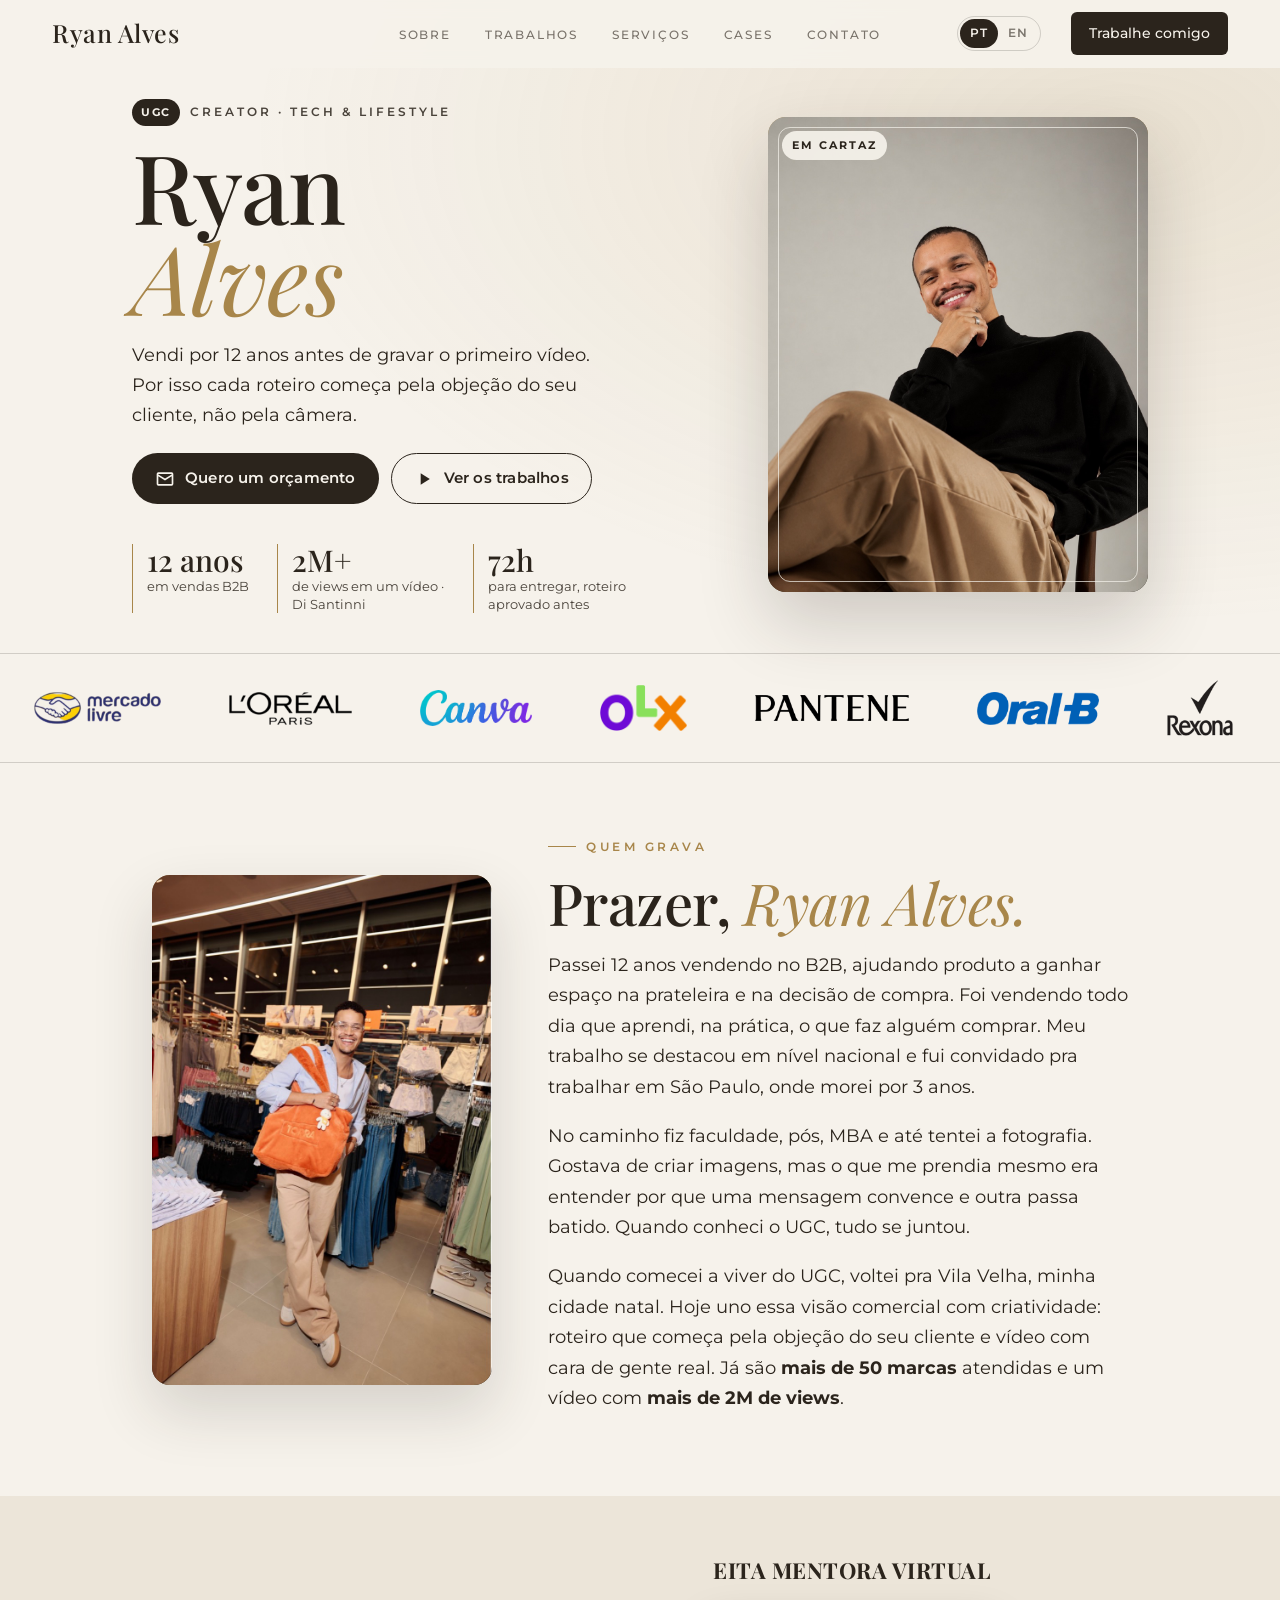
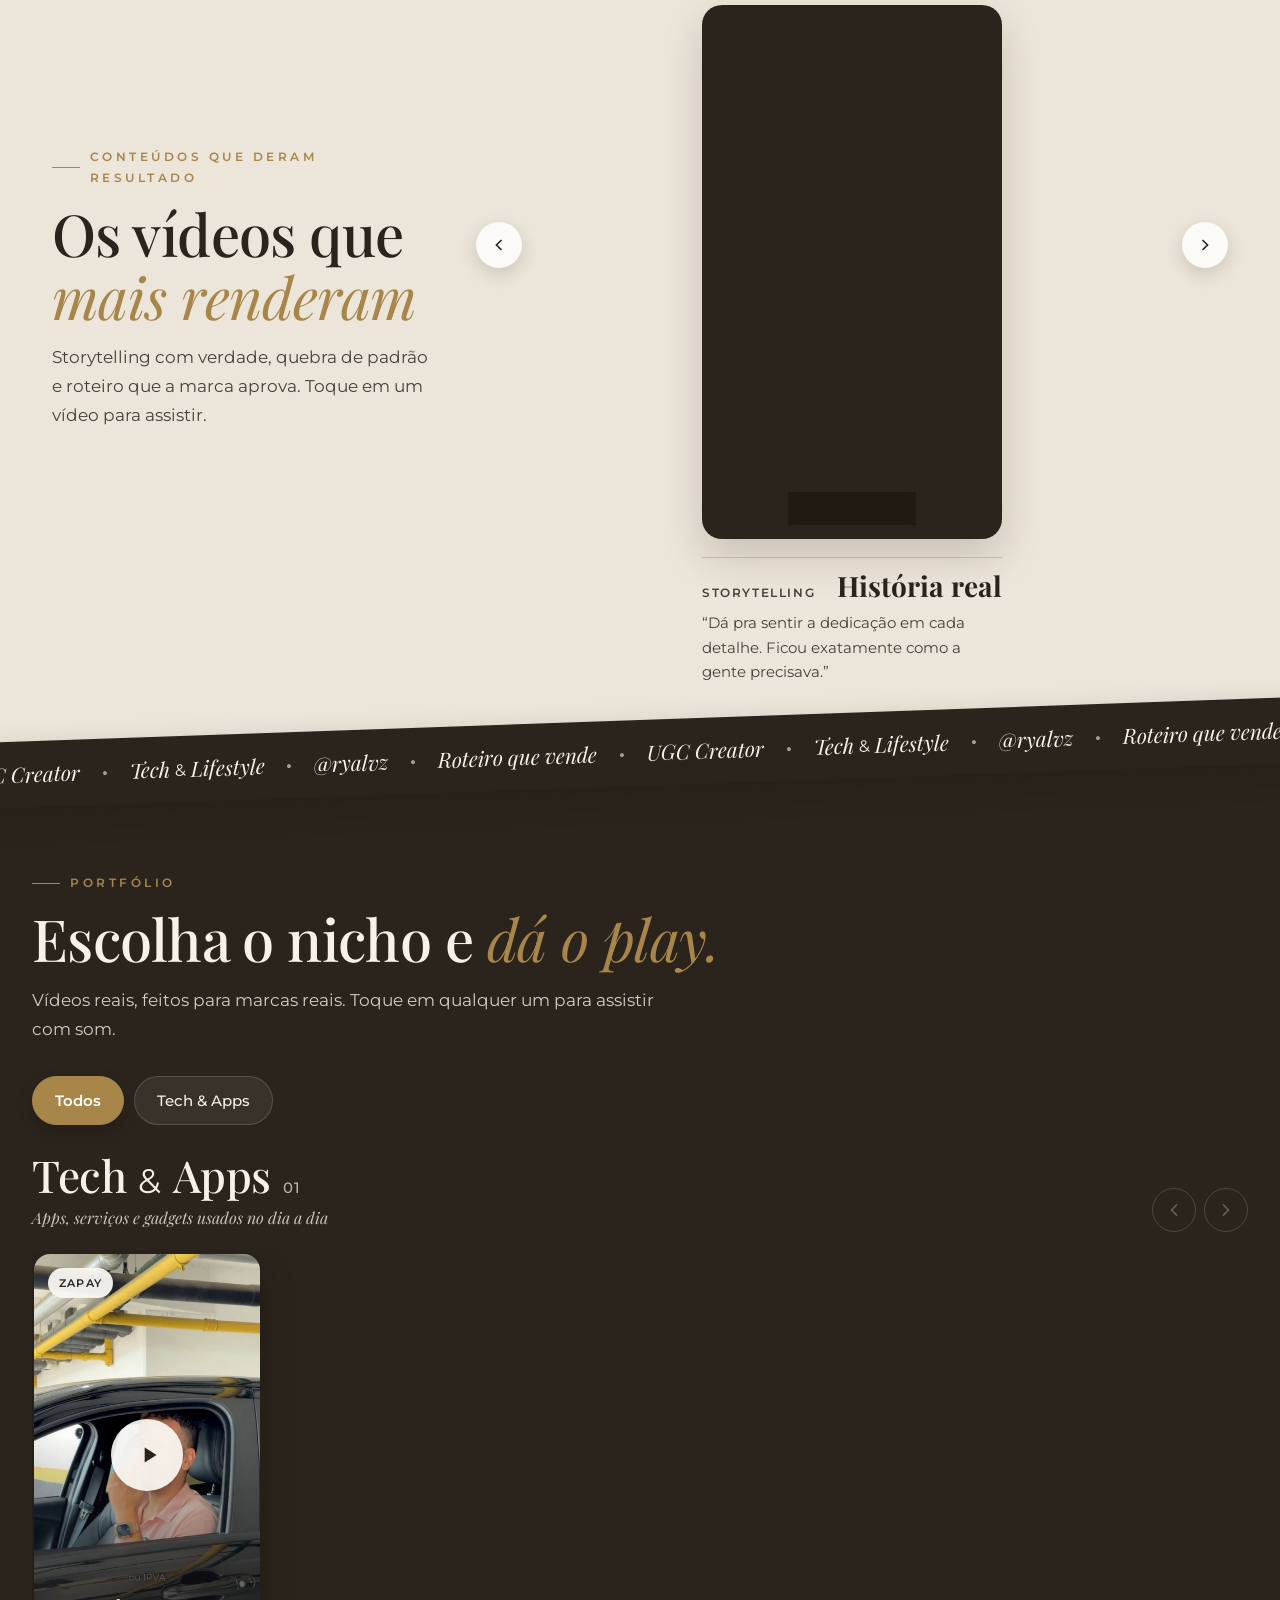
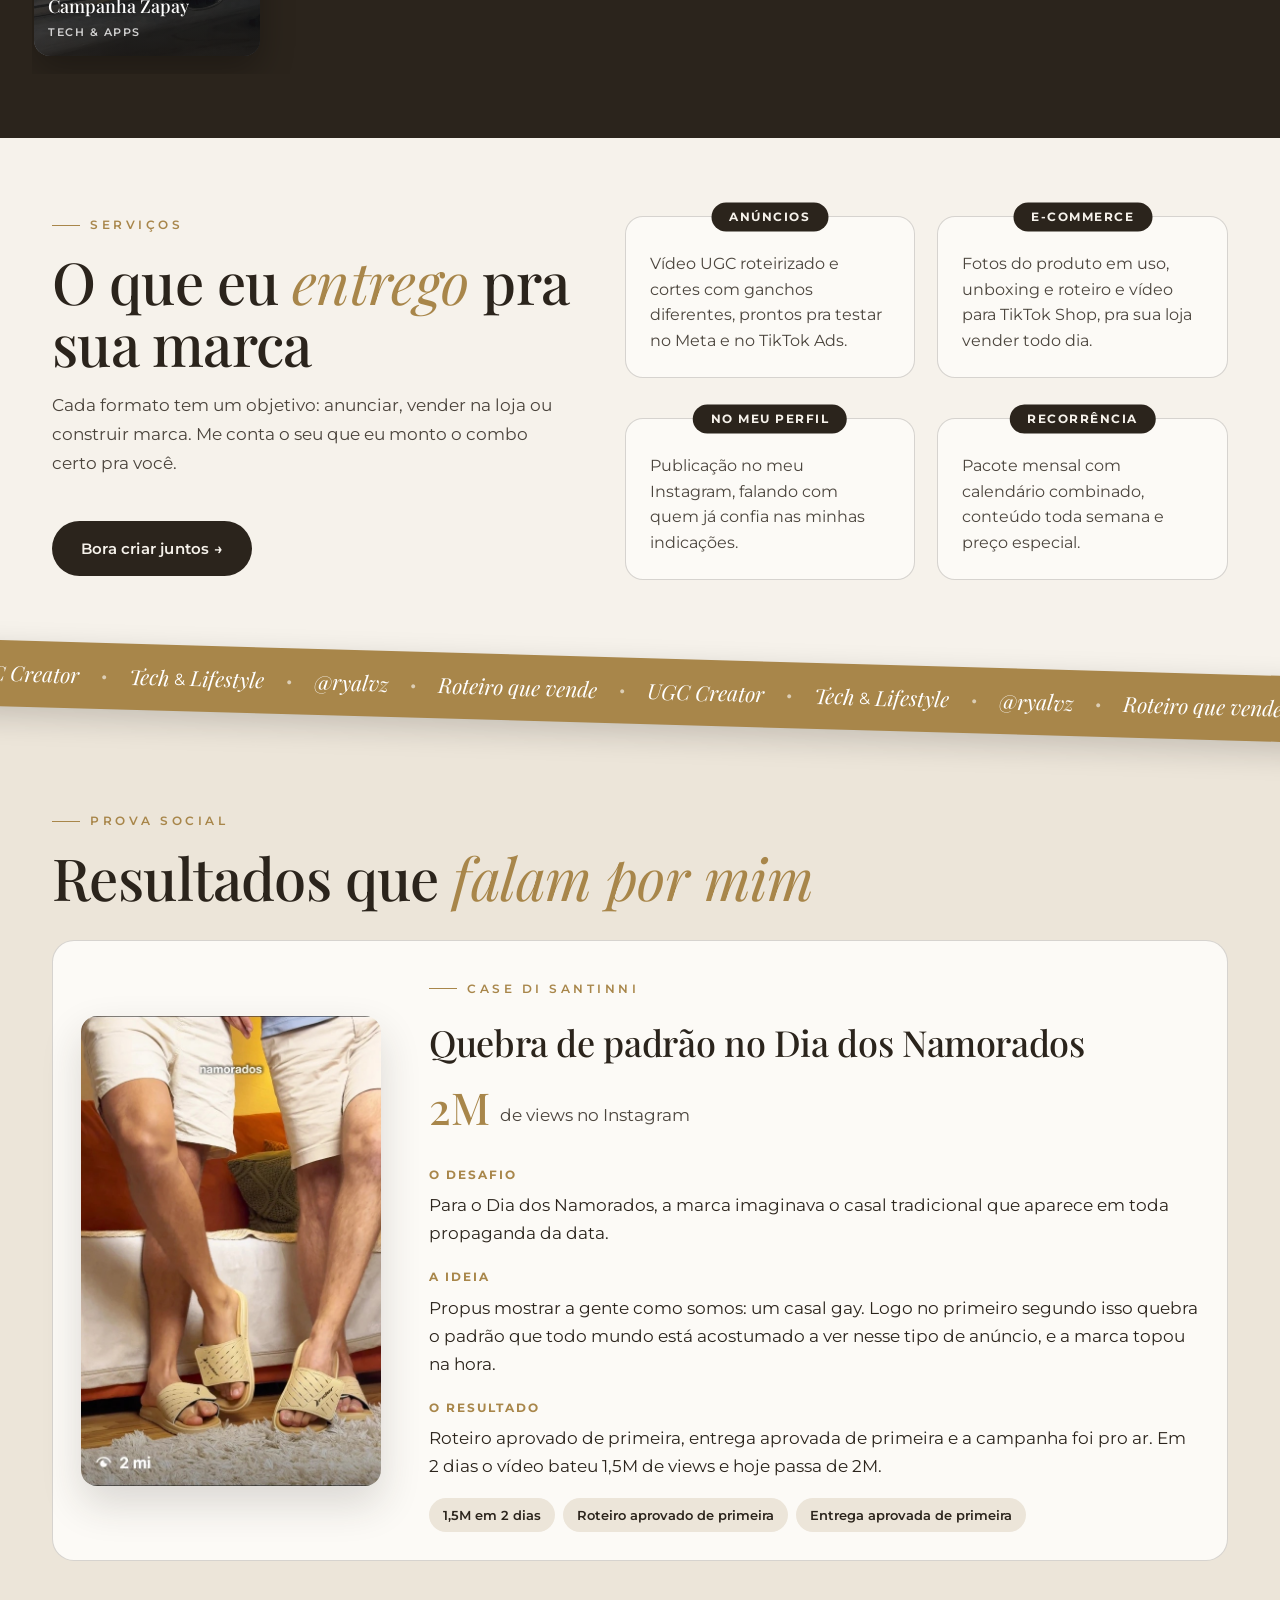
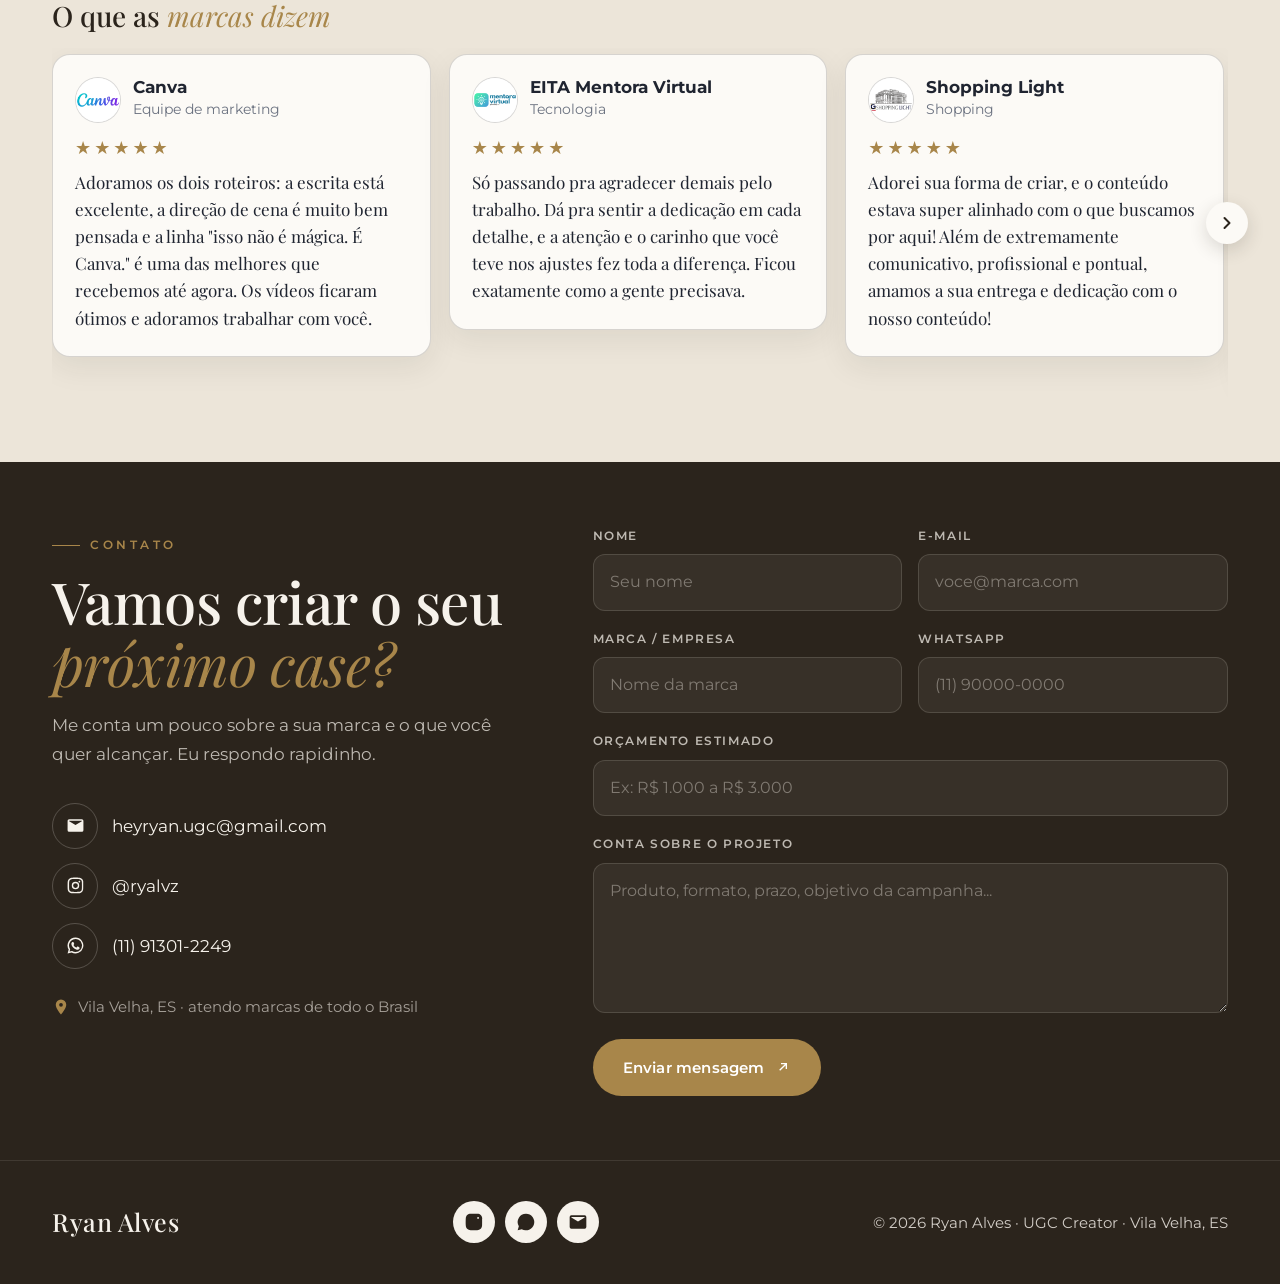
==== commit 5dea3321: "Add files via upload" ====
--- a/index.html
+++ b/index.html
@@ -863,9 +863,9 @@
         <h1 id="hero-title">Ryan <span>Alves</span></h1>
         <p class="hero-sub">Vendi por 12 anos antes de gravar o primeiro vídeo. Por isso cada roteiro começa pela objeção do seu cliente, não pela câmera.</p>
         <div class="hero-btns">
-          <a class="btn btn-primary" href="https://wa.me/5511913012249?text=Oi%20Ryan%2C%20vi%20seu%20portf%C3%B3lio%20e%20quero%20conversar%20sobre%20UGC%20para%20a%20minha%20marca." target="_blank" rel="noopener">
-            <svg viewBox="0 0 24 24" fill="currentColor" aria-hidden="true"><path d="M12 2a10 10 0 0 0-8.6 15.1L2 22l5-1.3A10 10 0 1 0 12 2zm4.5 12.1c-.2-.1-1.5-.7-1.7-.8-.2-.1-.4-.1-.6.1l-.8 1c-.1.2-.3.2-.5.1a6.7 6.7 0 0 1-3.3-2.9c-.3-.4.2-.4.7-1.4.1-.2 0-.3 0-.4l-.8-1.8c-.2-.5-.4-.4-.6-.4h-.5c-.2 0-.4.1-.7.3-.2.3-.9.9-.9 2.2s.9 2.5 1 2.7c.1.2 1.8 2.8 4.4 3.9 1.6.7 2.3.8 3.1.6.5-.1 1.5-.6 1.7-1.2.2-.6.2-1.1.2-1.2-.1-.1-.3-.2-.5-.3z"/></svg>
-            Falar no WhatsApp
+          <a class="btn btn-primary" href="#contato" data-ir-form>
+            <svg viewBox="0 0 24 24" fill="currentColor" aria-hidden="true"><path d="M4 4h16a2 2 0 0 1 2 2v12a2 2 0 0 1-2 2H4a2 2 0 0 1-2-2V6a2 2 0 0 1 2-2zm0 2v.5l8 5 8-5V6H4zm16 2.8-8 5-8-5V18h16V8.8z"/></svg>
+            Quero um orçamento
           </a>
           <a class="btn btn-ghost" href="#trabalhos">
             <svg viewBox="0 0 24 24" fill="currentColor" aria-hidden="true"><path d="M8 5v14l11-7z"/></svg>
@@ -1647,6 +1647,9 @@
 });
 
 /* ---------- Faixa da Black Friday ---------- */
+document.querySelectorAll("[data-ir-form]").forEach((b) => b.addEventListener("click", () => {
+  setTimeout(() => { const n = document.getElementById("c-nome"); if (n) n.focus({ preventScroll: true }); }, 700);
+}));
 document.getElementById("bf-reservar").addEventListener("click", () => {
   const msg = document.getElementById("c-msg");
   if (msg && !msg.value.trim()) msg.value = document.documentElement.lang === "en" ? "Hi Ryan! I'd like to book a slot for Black Friday. " : "Oi Ryan! Quero reservar agenda pra Black Friday. ";
@@ -1824,7 +1827,7 @@
   "Trabalhe comigo": "Work with me",
   "Creator · Tech & Lifestyle": "Creator · Tech & Lifestyle",
   "Vendi por 12 anos antes de gravar o primeiro vídeo. Por isso cada roteiro começa pela objeção do seu cliente, não pela câmera.": "I spent 12 years in sales before filming my first video. That's why every script starts with your customer's objections, not the camera.",
-  "Falar no WhatsApp": "Chat on WhatsApp",
+  "Falar no WhatsApp": "Chat on WhatsApp", "Quero um orçamento": "Get a quote",
   "Ver os trabalhos": "See my work",
   "em vendas B2B": "in B2B sales",
   "de views em um vídeo · Di Santinni": "views on one video · Di Santinni",
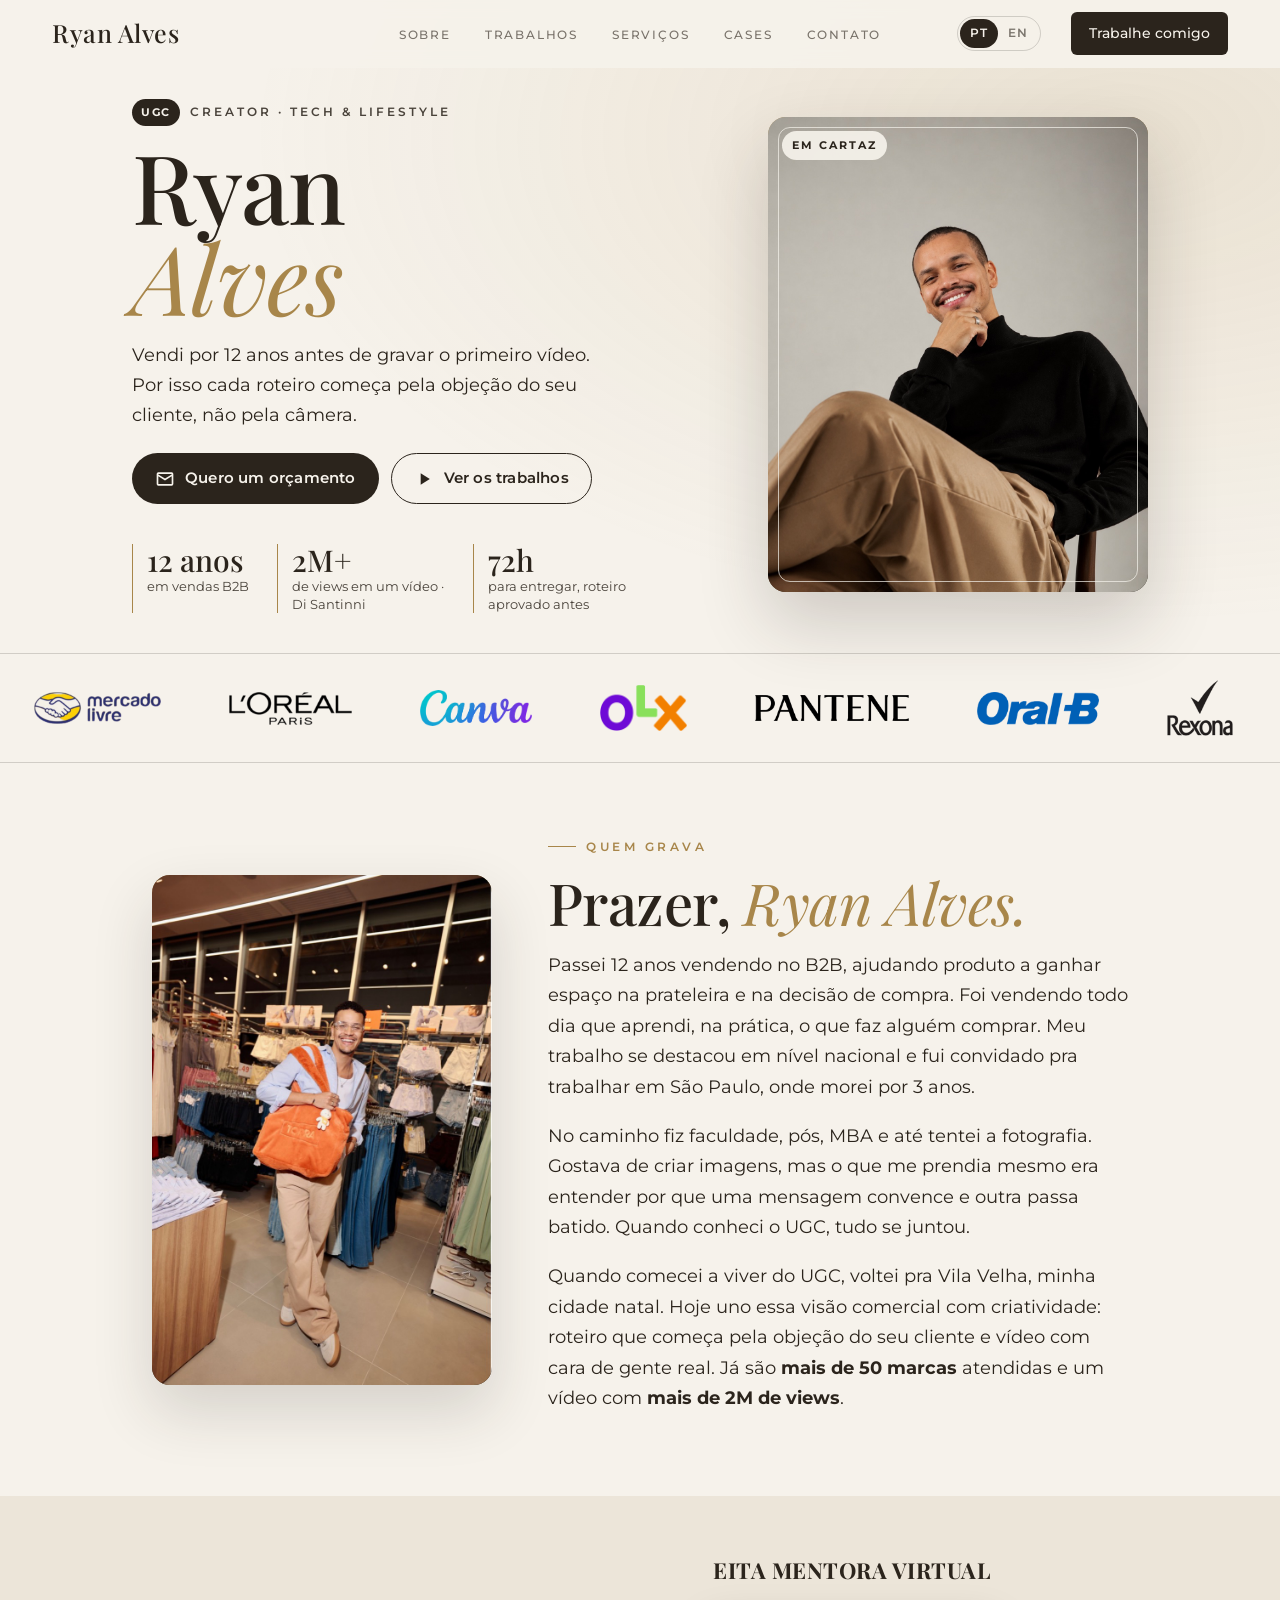
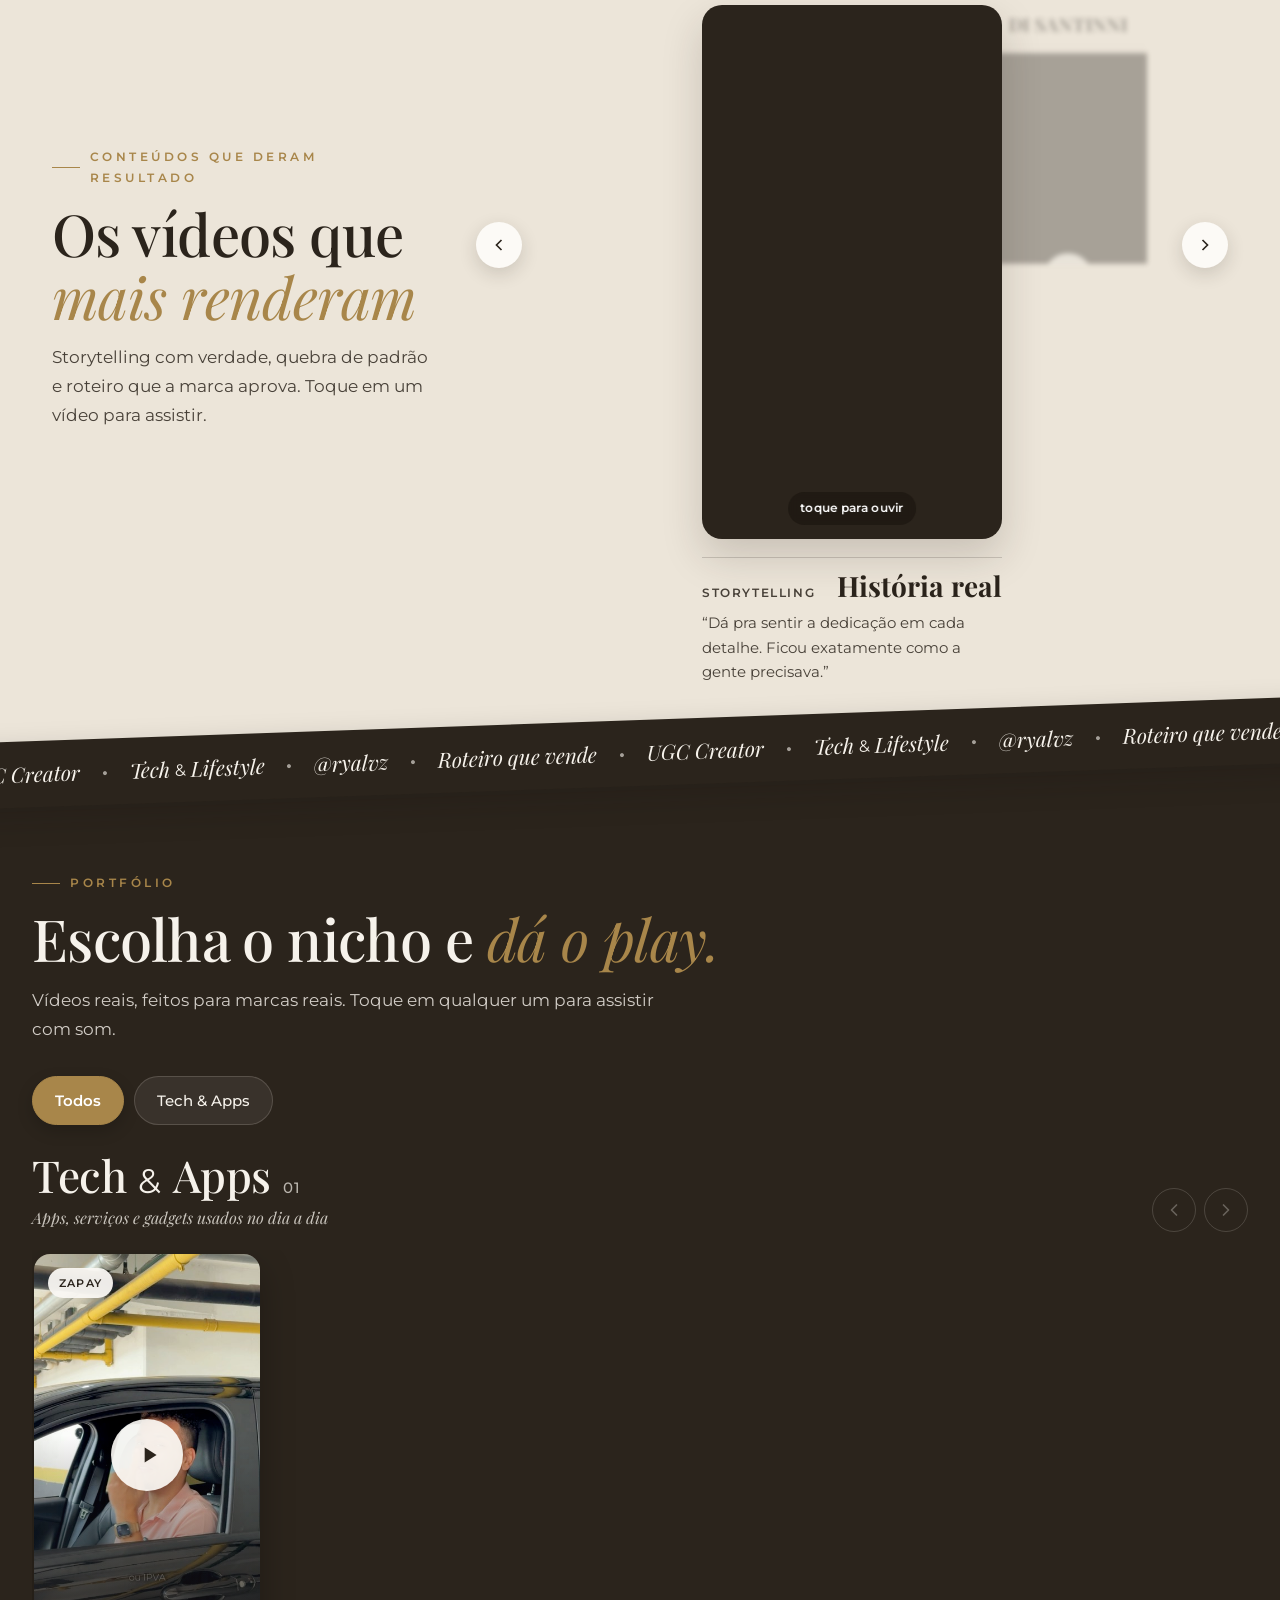
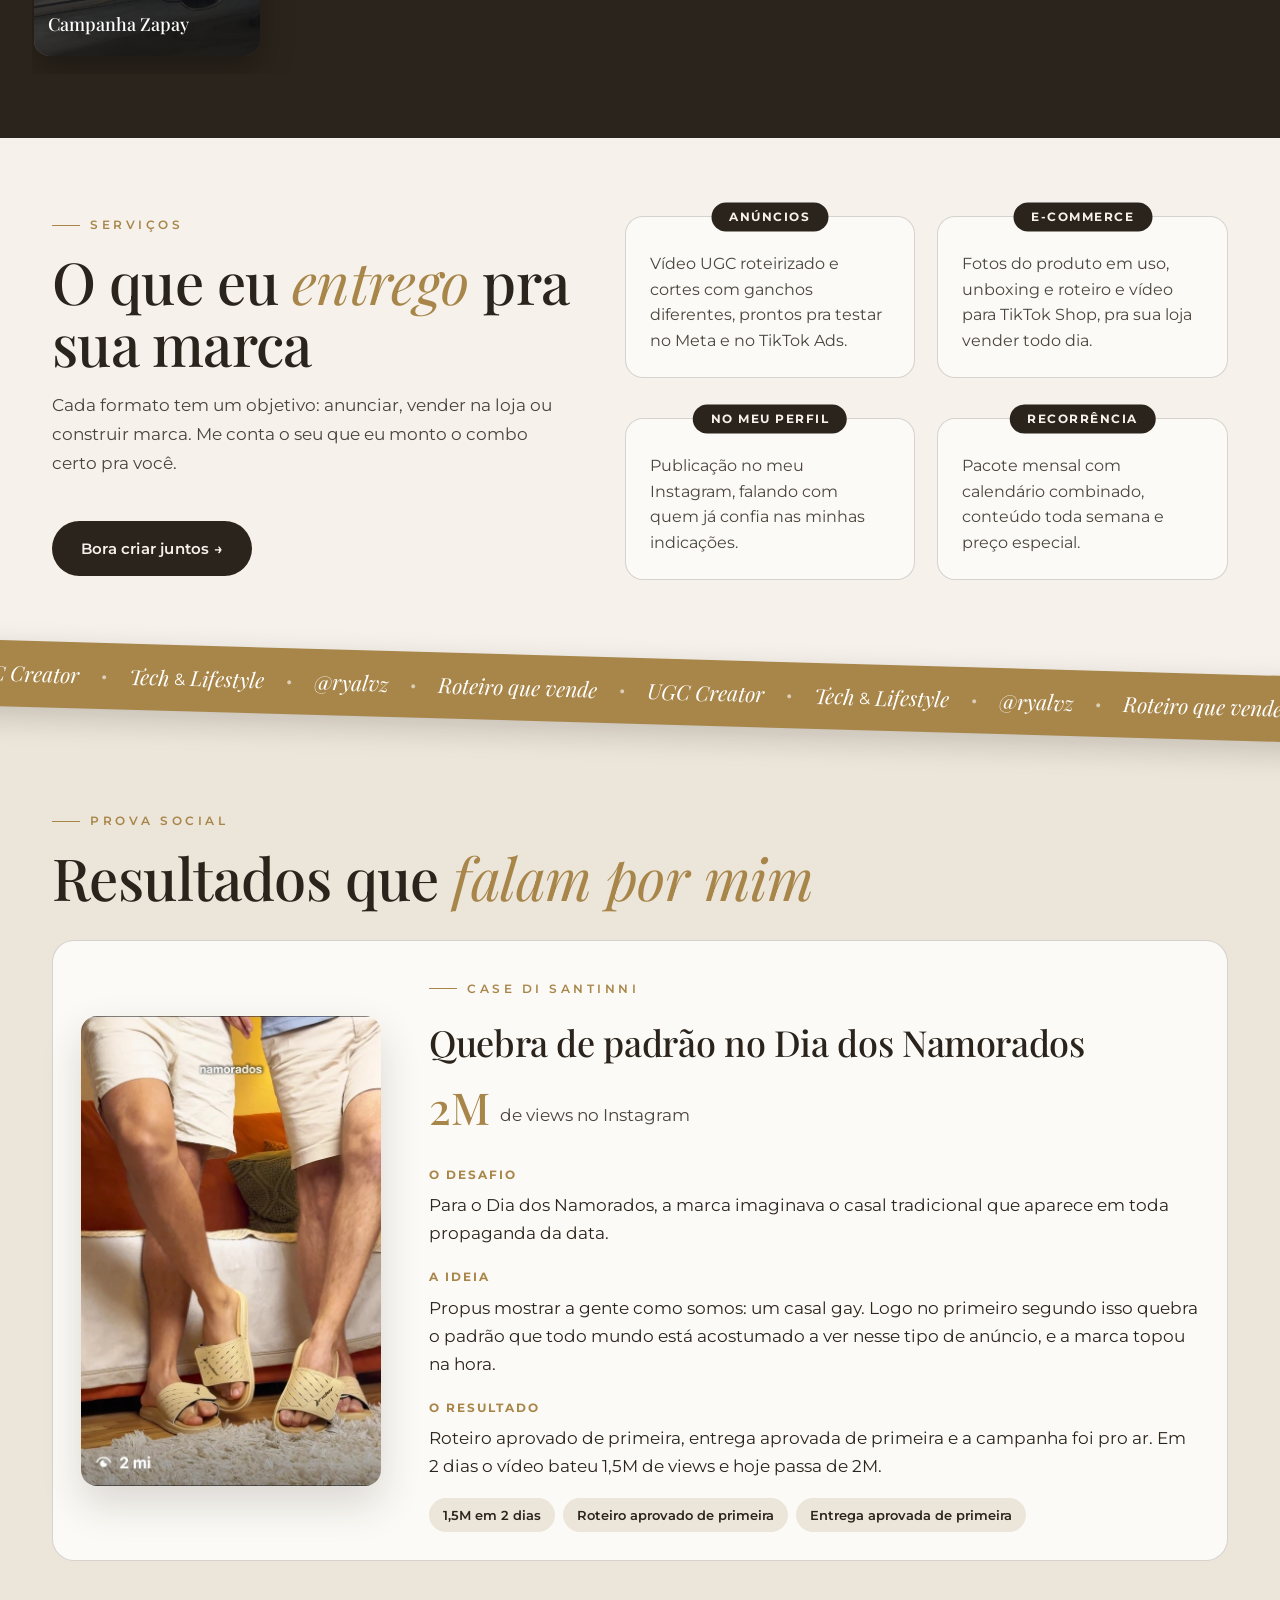
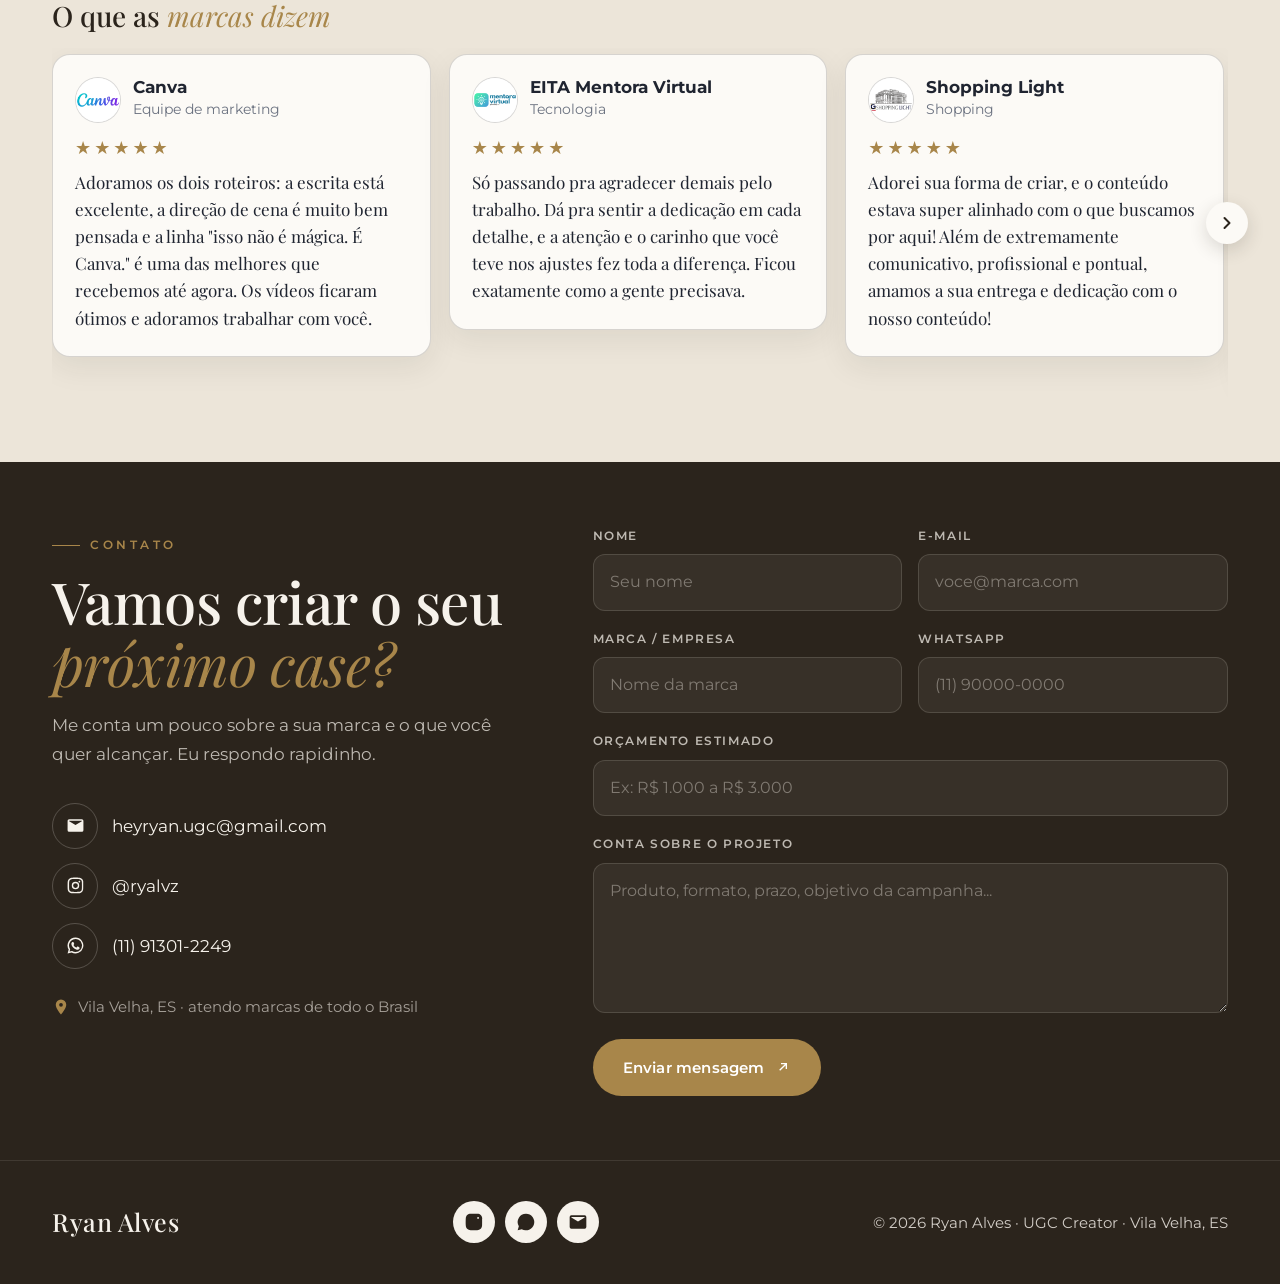
==== commit a1b03655: "Add files via upload" ====
--- a/index.html
+++ b/index.html
@@ -1299,7 +1299,7 @@
       const video = ehArquivoVideo(w.link);
       const titulo = w.titulo + (w.marca ? " · " + w.marca : "");
       const pilula = w.marca ? `<span class="work-pill">${esc(w.marca)}</span>` : "";
-      const info = `<div class="work-info"><h4>${esc(w.titulo)}</h4><span class="work-nicho">${esc(n.nome)}</span></div>`;
+      const info = `<div class="work-info"><h4>${esc(w.titulo)}</h4></div>`;
       // Vídeo do painel: toca no próprio card, sem abrir nada
       if (video) return `<article class="work work-v" data-titulo="${esc(titulo)}">
           <video src="${esc(w.link)}" ${w.capa ? `poster="${esc(w.capa)}"` : ""} playsinline preload="${w.capa ? "none" : "metadata"}" aria-label="Vídeo: ${esc(titulo)}"></video>
@@ -1937,7 +1937,7 @@
   "Receita com o BIC EZ Reach": "Recipe with BIC EZ Reach", "Carnaval com Ateliê": "Carnival with Ateliê", "Programa embaixador": "Ambassador program",
   "Receita com presunto": "Ham recipe", "Praticidade com os sanduíches": "Easy sandwiches", "Tecnologia que fixa o perfume": "Scent-locking technology",
   "Perfume para casa": "Home fragrance", "Novo isqueiro BIC EZ Reach": "New BIC EZ Reach lighter", "Lançamento Omo Ciclo Rápido": "Omo Quick Cycle launch",
-  "Moda tecnológica": "Tech fashion", "GRWM para joalheria": "Jewelry GRWM", "Natal com Lojas Torra": "Christmas with Lojas Torra", "Lançamento Mezul": "Mezul launch",
+  "Moda tecnológica": "Tech fashion", "GRWM para joalheria": "Jewelry GRWM", "Natal com Lojas Torra": "Christmas with Lojas Torra", "Lançamento Mezul": "Mezul launch", "Unboxing do colchão Emma": "Emma mattress unboxing",
   "Seguro viagem na prática": "Travel insurance in real life", "Figurinhas da Copa com Rexona": "World Cup stickers with Rexona",
   "Cueca da sorte": "Lucky underwear", "Plataforma que conecta marcas e creators": "The platform connecting brands and creators",
   "Sabão líquido Brilhante": "Brilhante liquid detergent"
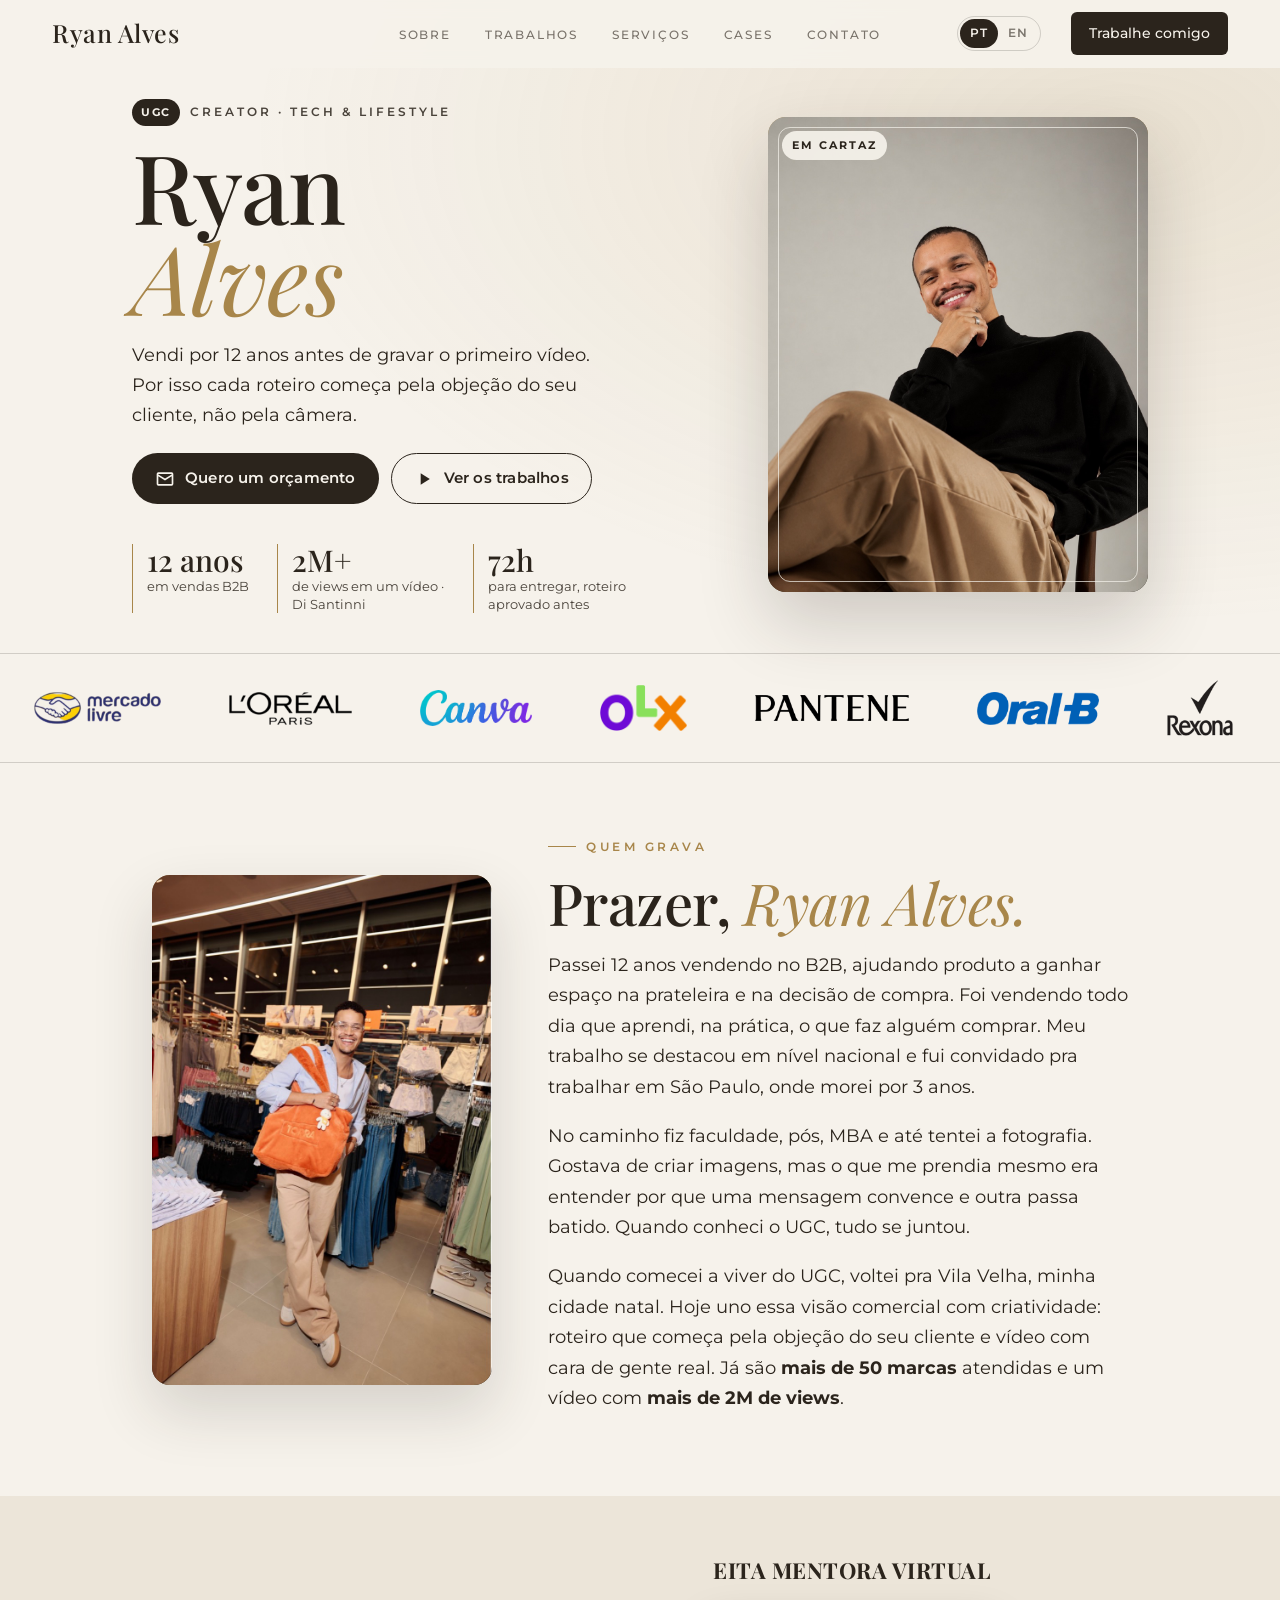
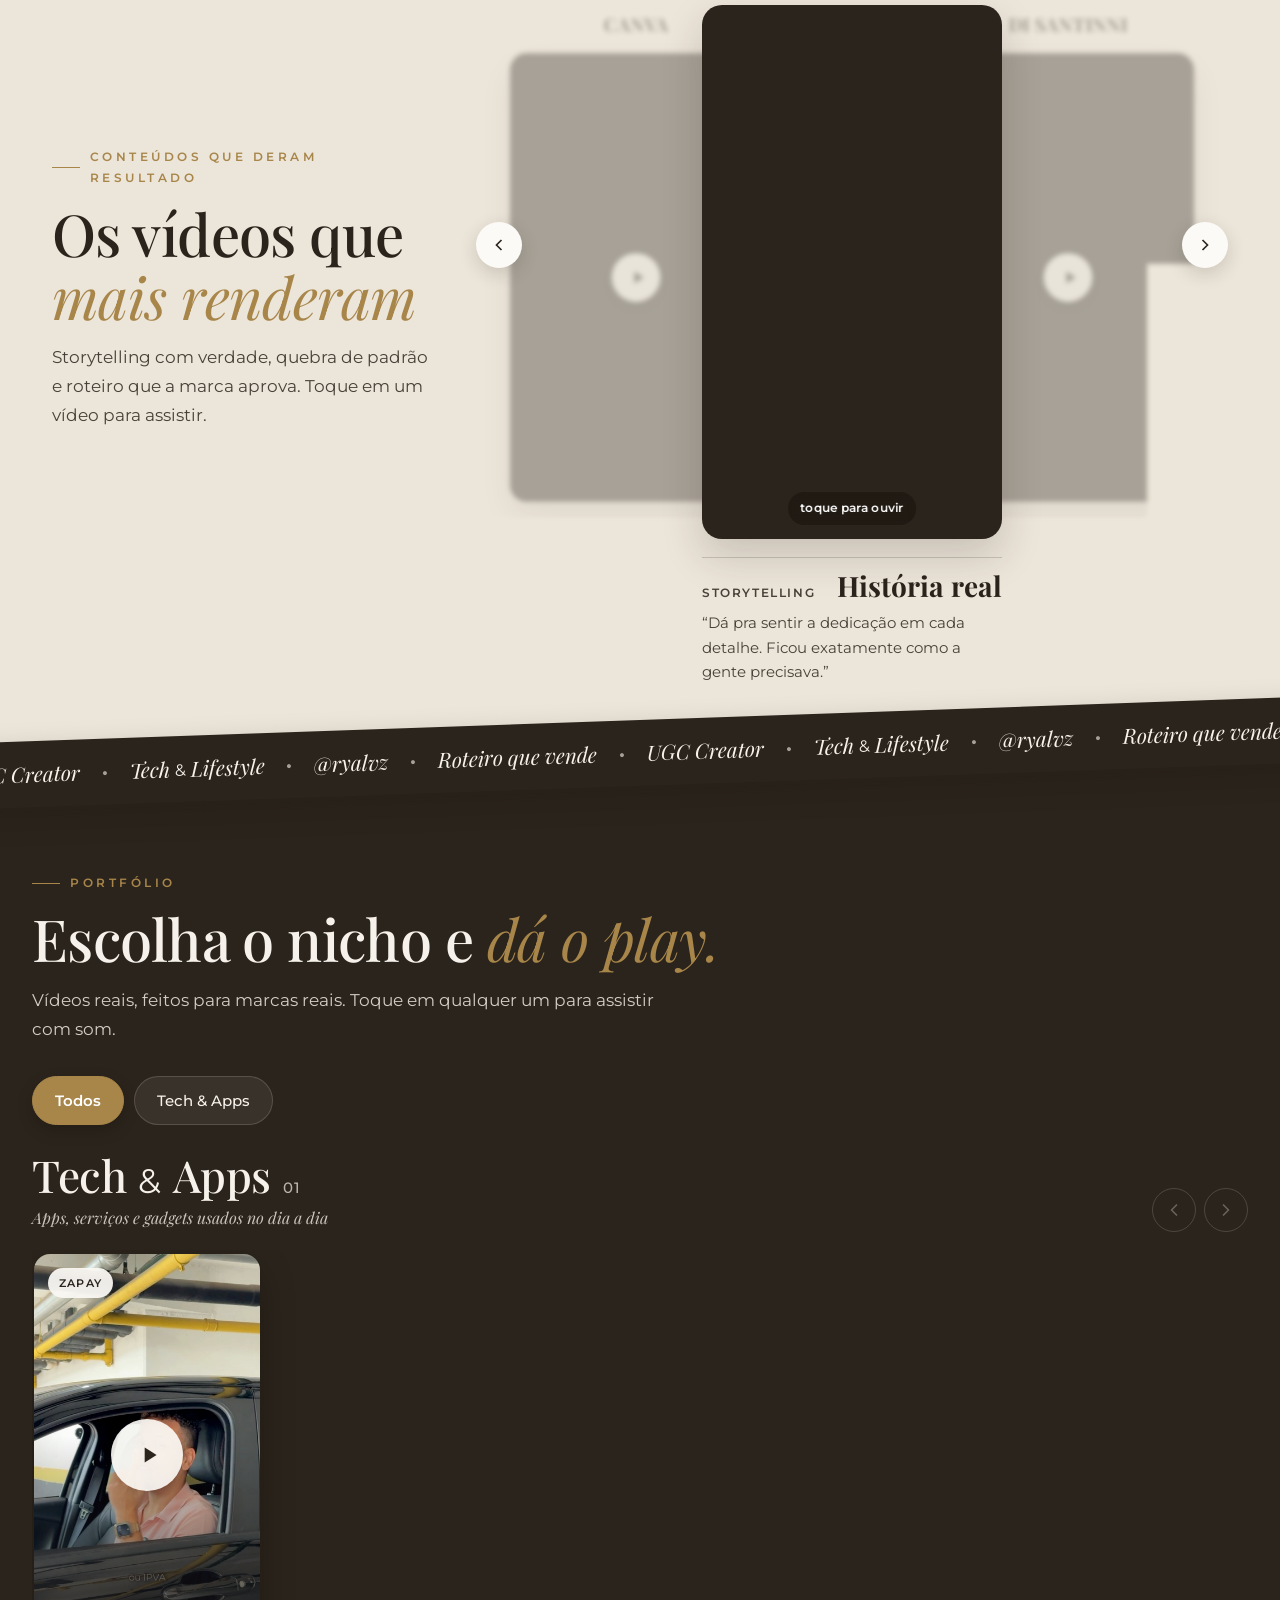
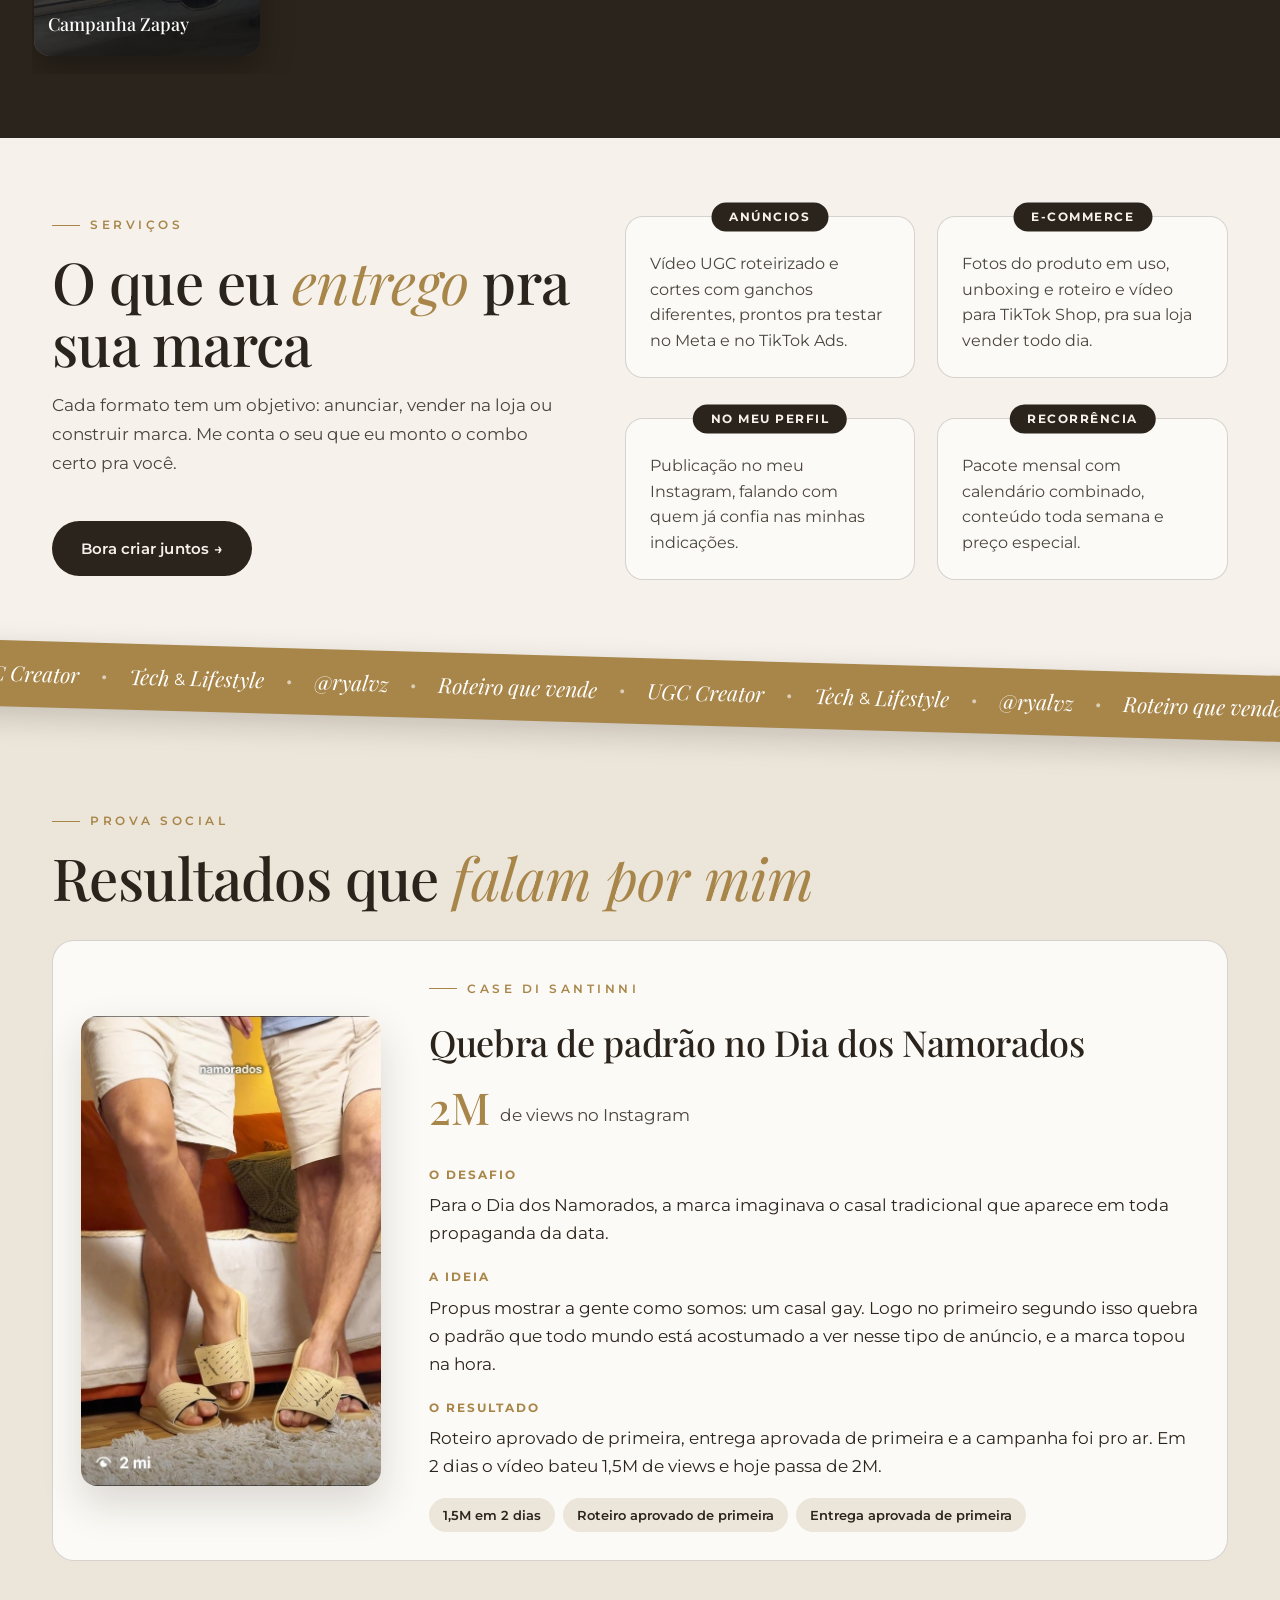
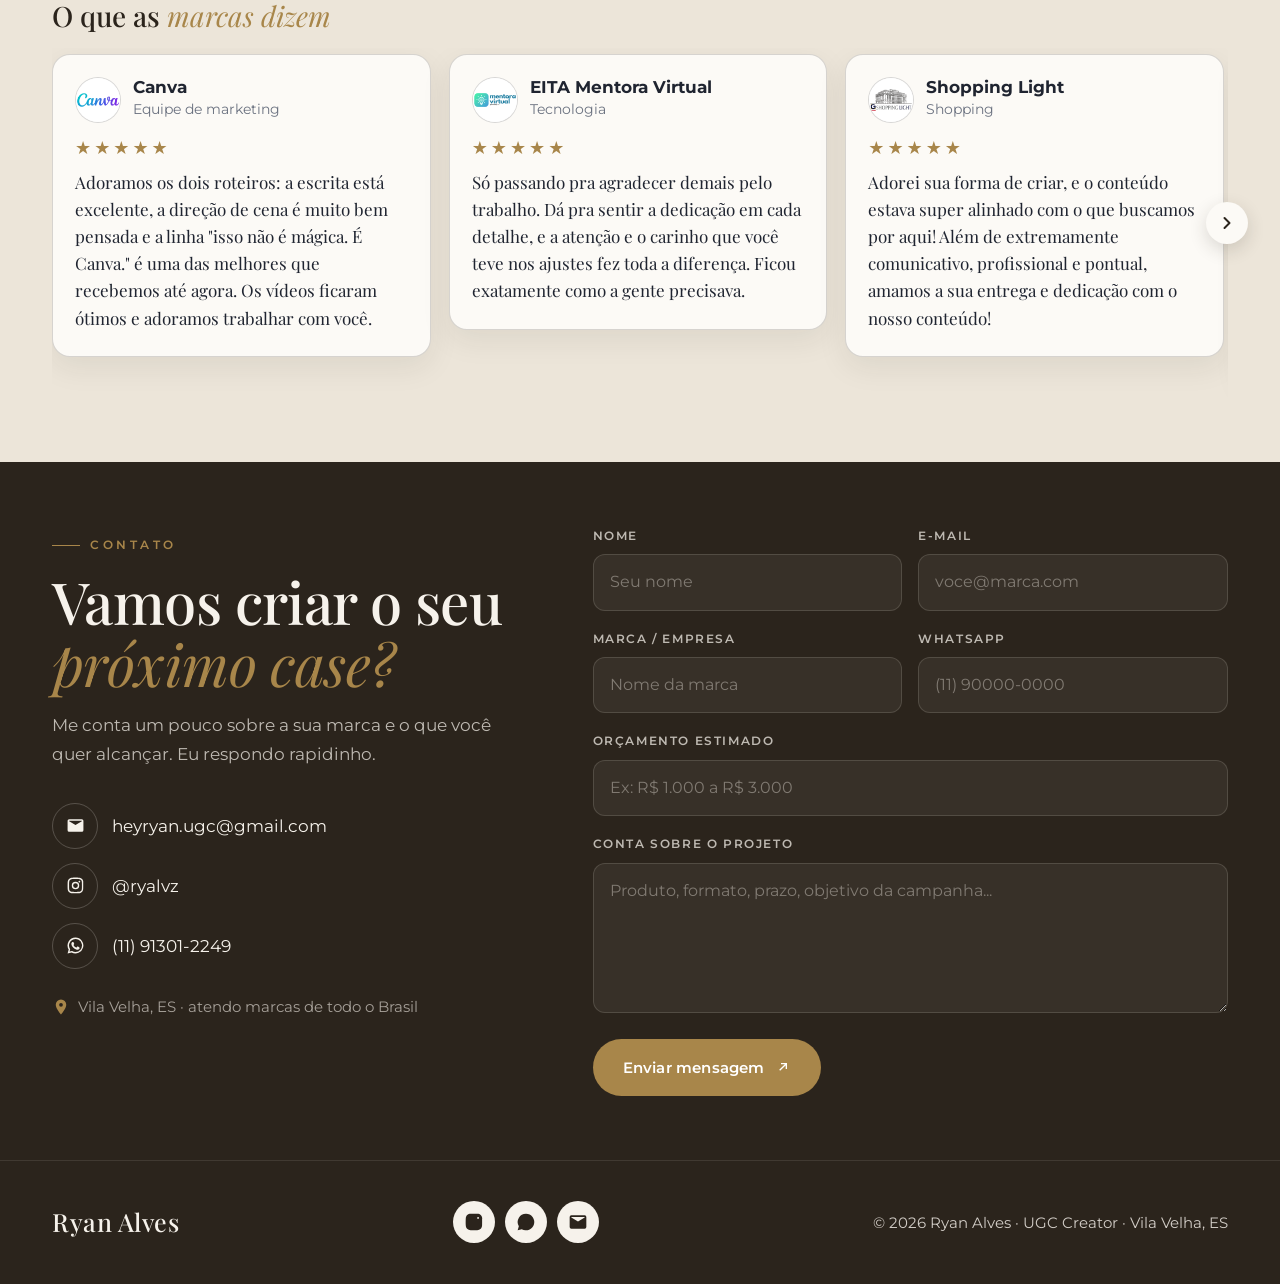
==== commit 411ec070: "Add files via upload" ====
--- a/index.html
+++ b/index.html
@@ -5,6 +5,9 @@
 <!-- No celular o site abre igual ao do computador, só que menor (como o da Lara) -->
 <meta name="viewport" content="width=1280">
 <title>Ryan Alves | Portfólio UGC Creator</title>
+<link rel="icon" type="image/png" sizes="32x32" href="favicon-32.png">
+<link rel="icon" type="image/png" sizes="48x48" href="favicon-48.png">
+<link rel="apple-touch-icon" href="apple-touch-icon.png">
 <meta name="description" content="Portfólio UGC de Ryan Alves: vídeos autênticos para marcas de tecnologia, autocuidado, alimentos, casa e moda masculina que querem vender mais nas redes.">
 <meta name="theme-color" content="#F6F2EB">
 <link rel="preconnect" href="https://fonts.googleapis.com">
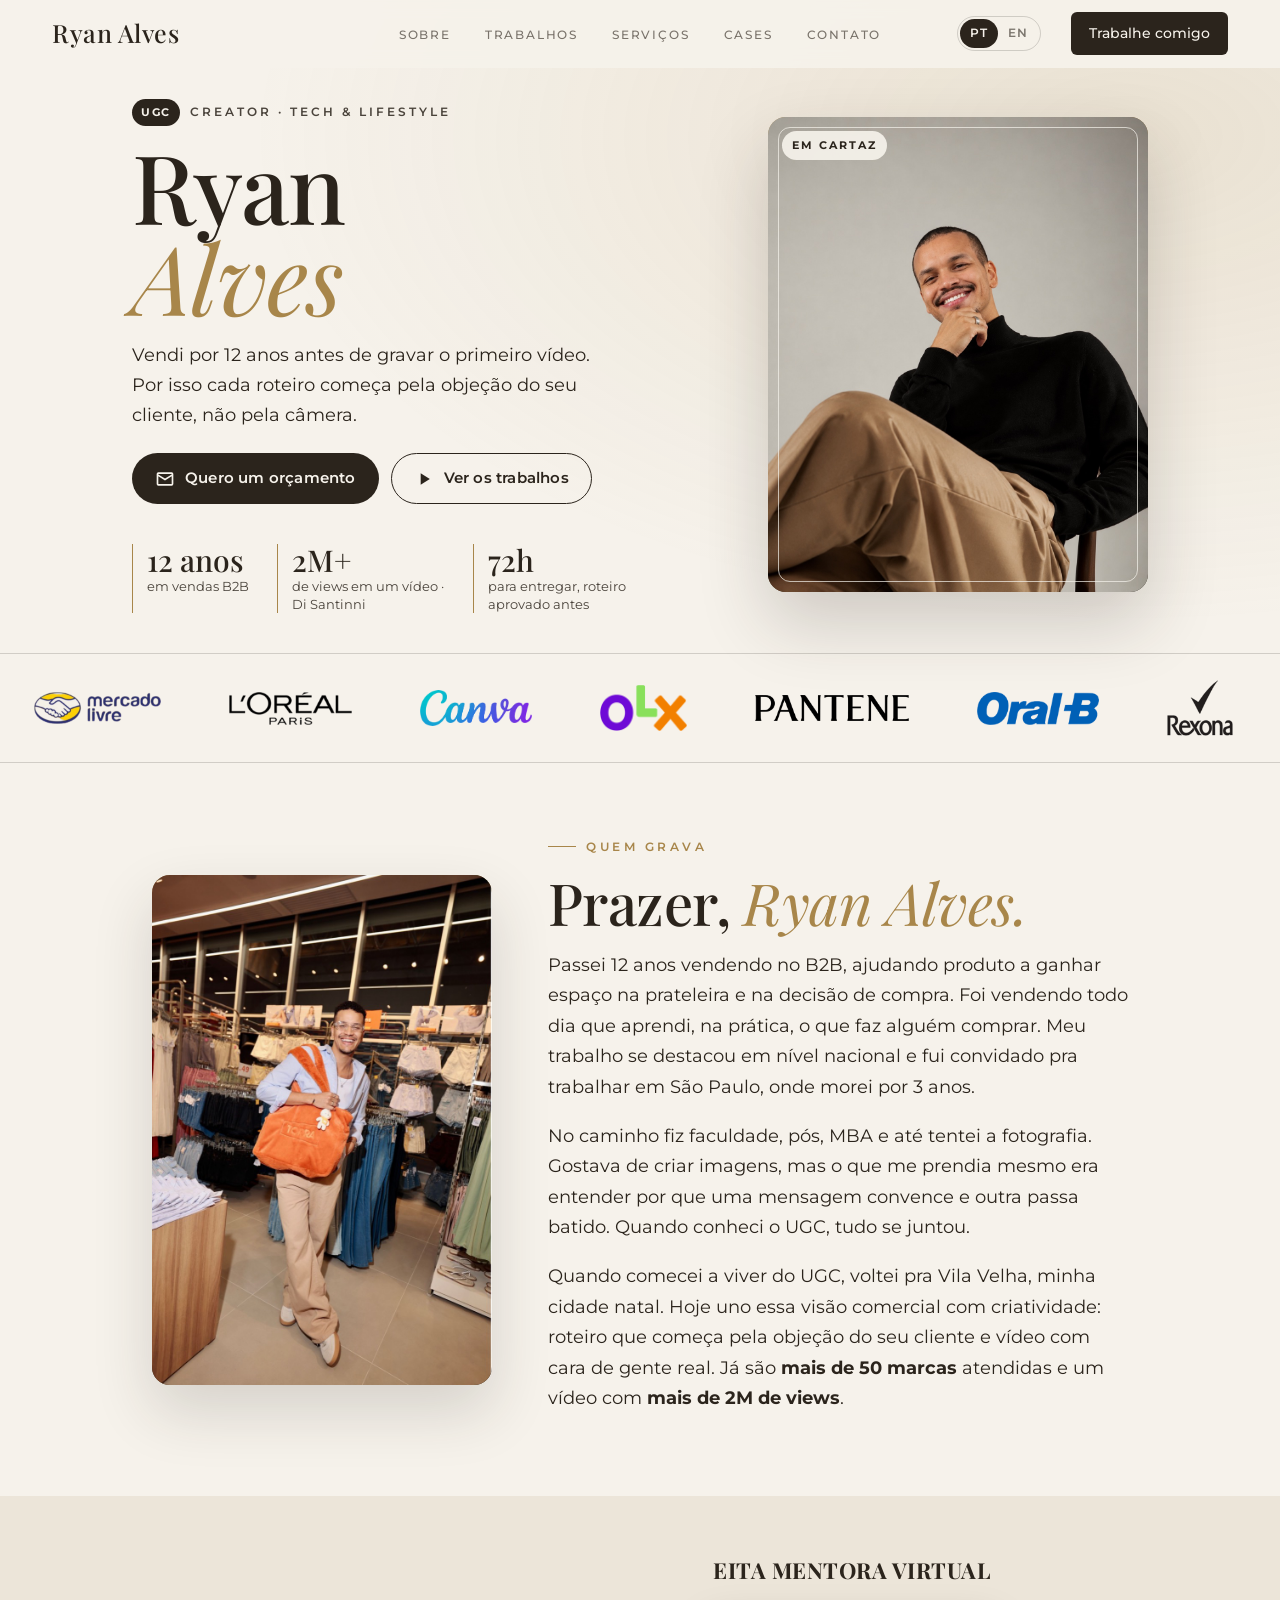
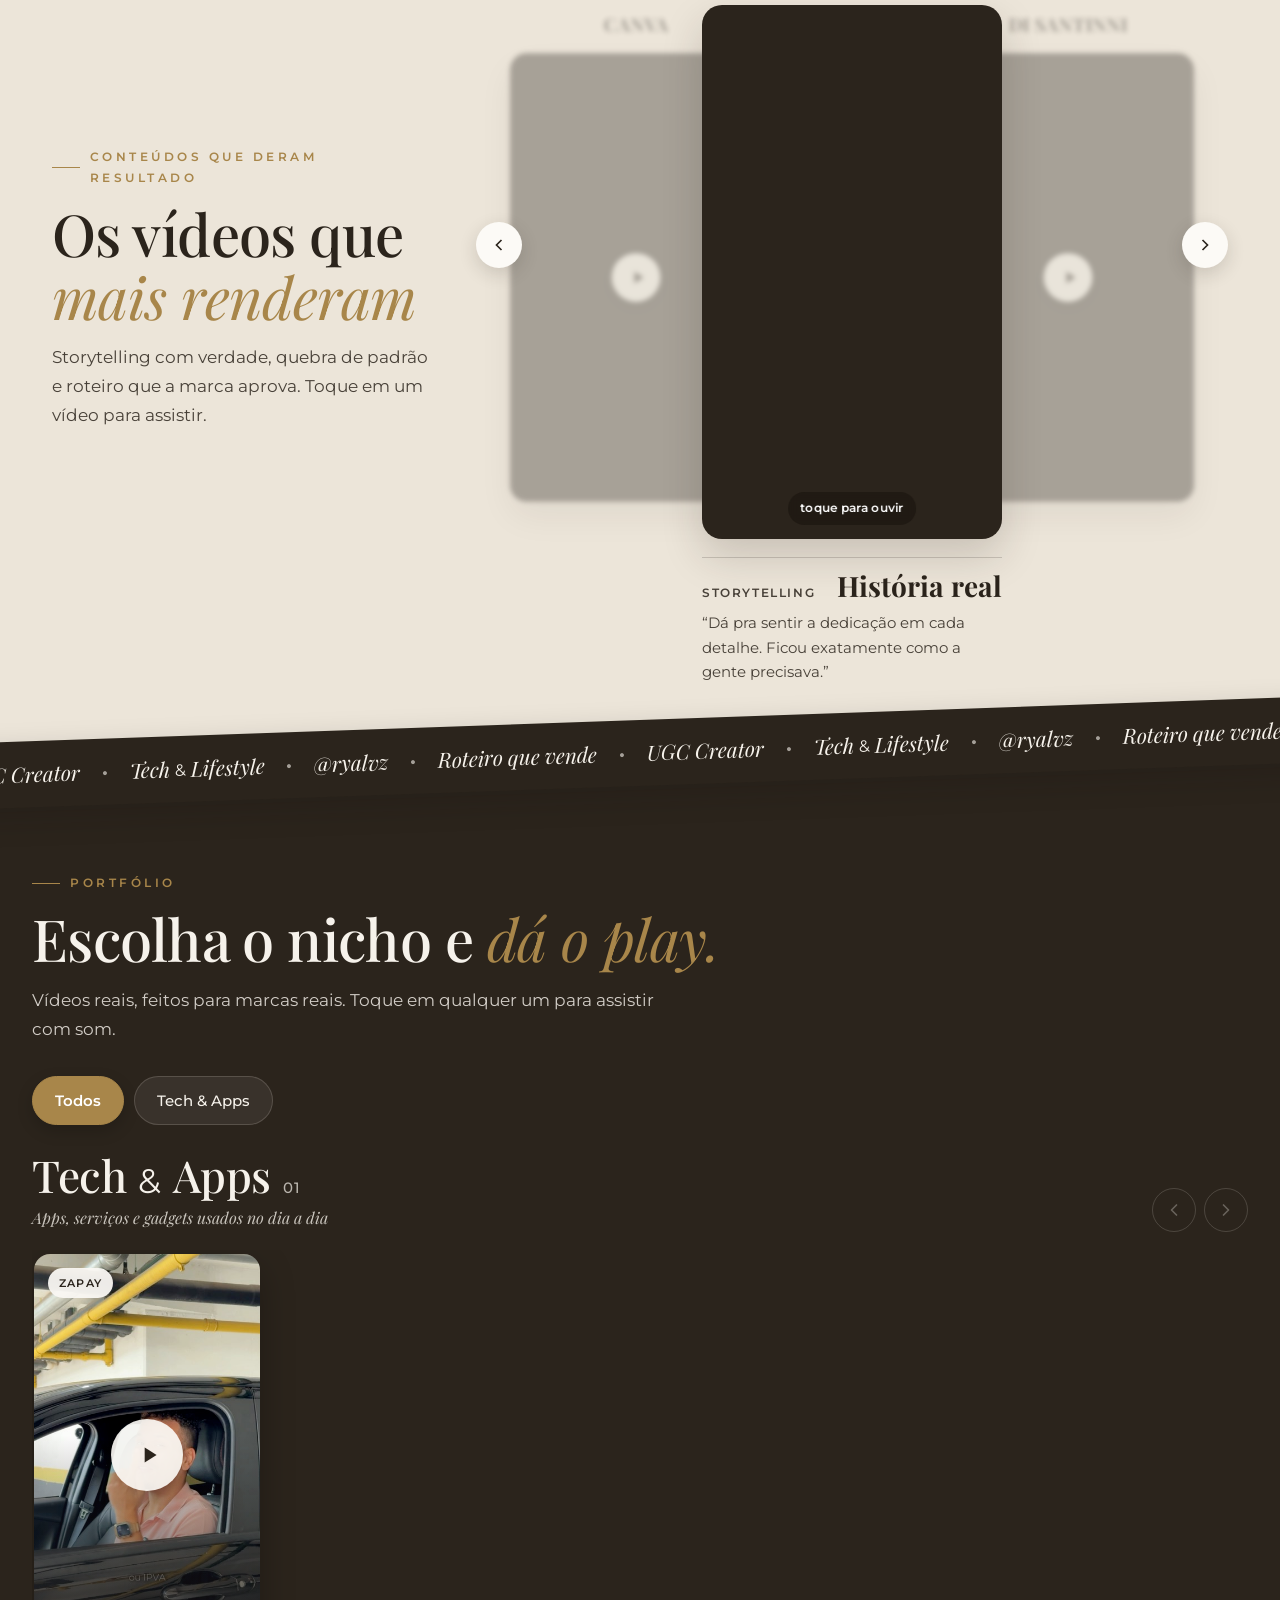
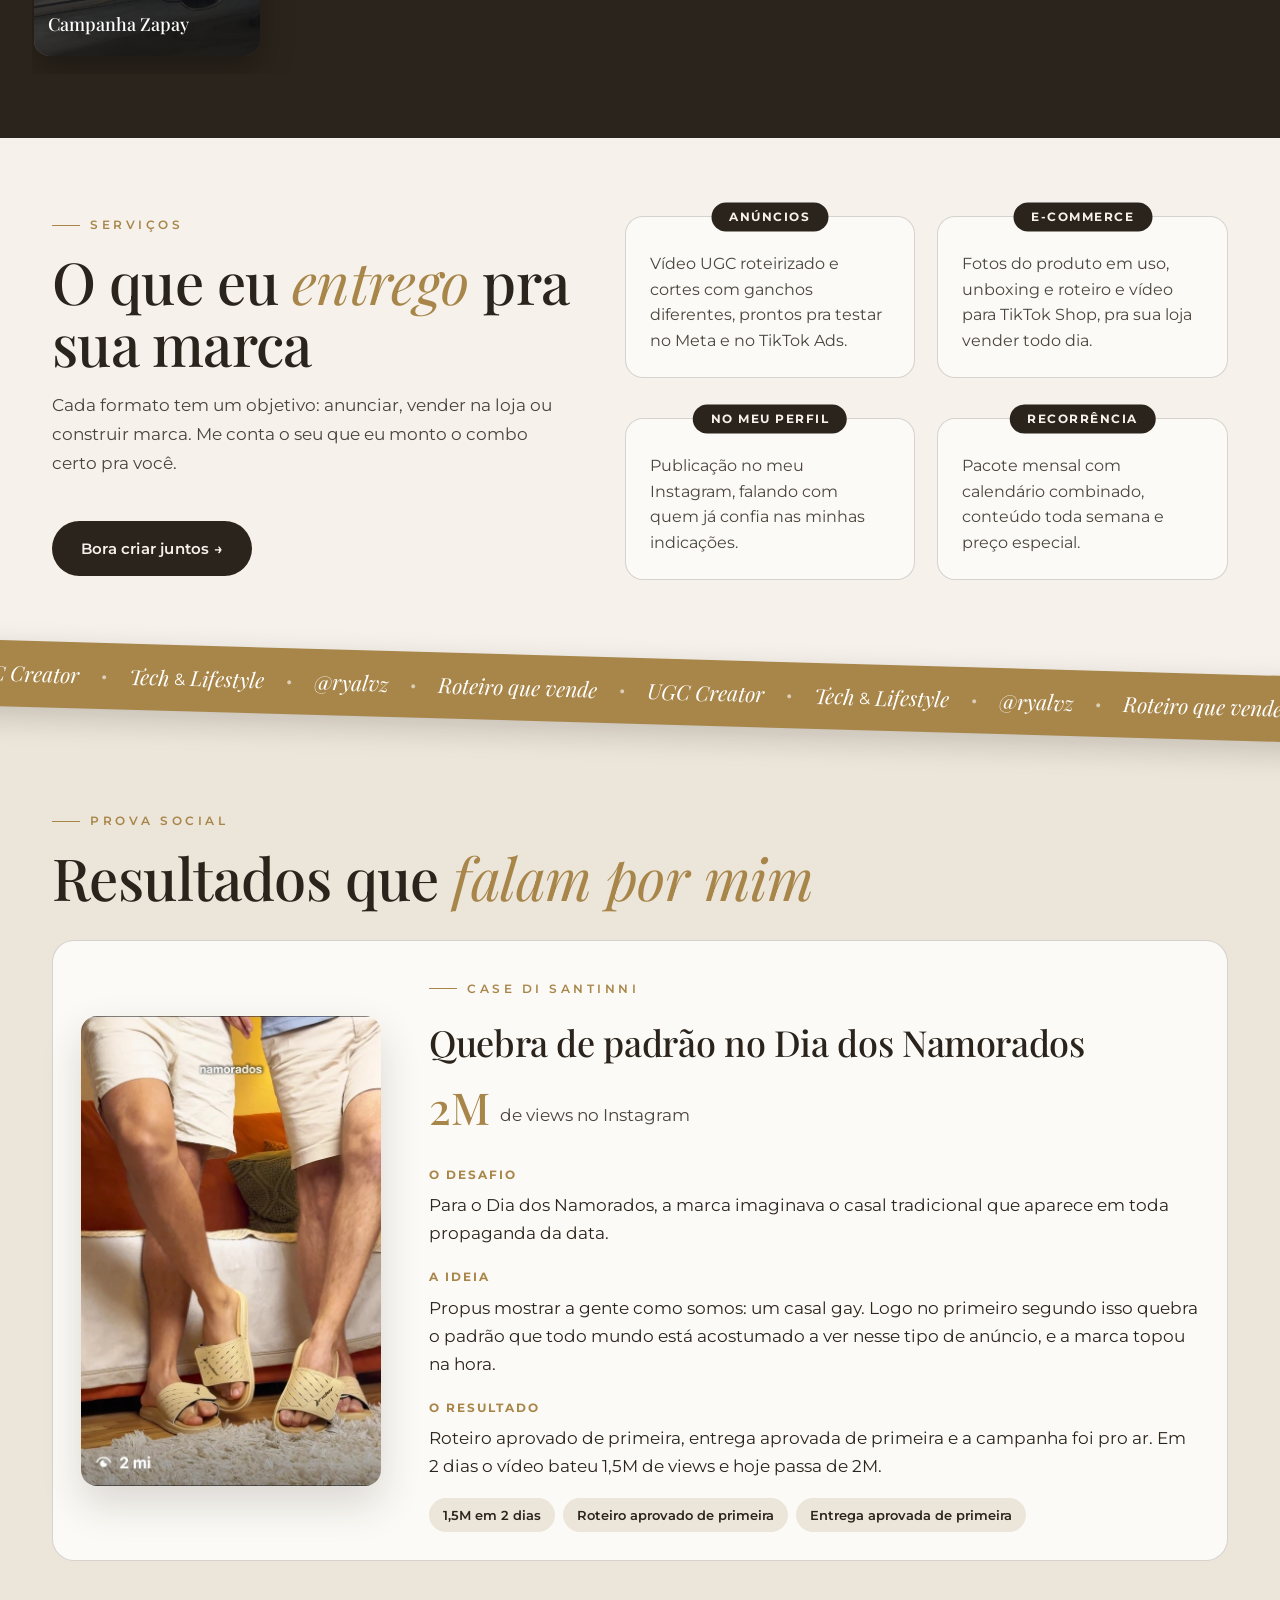
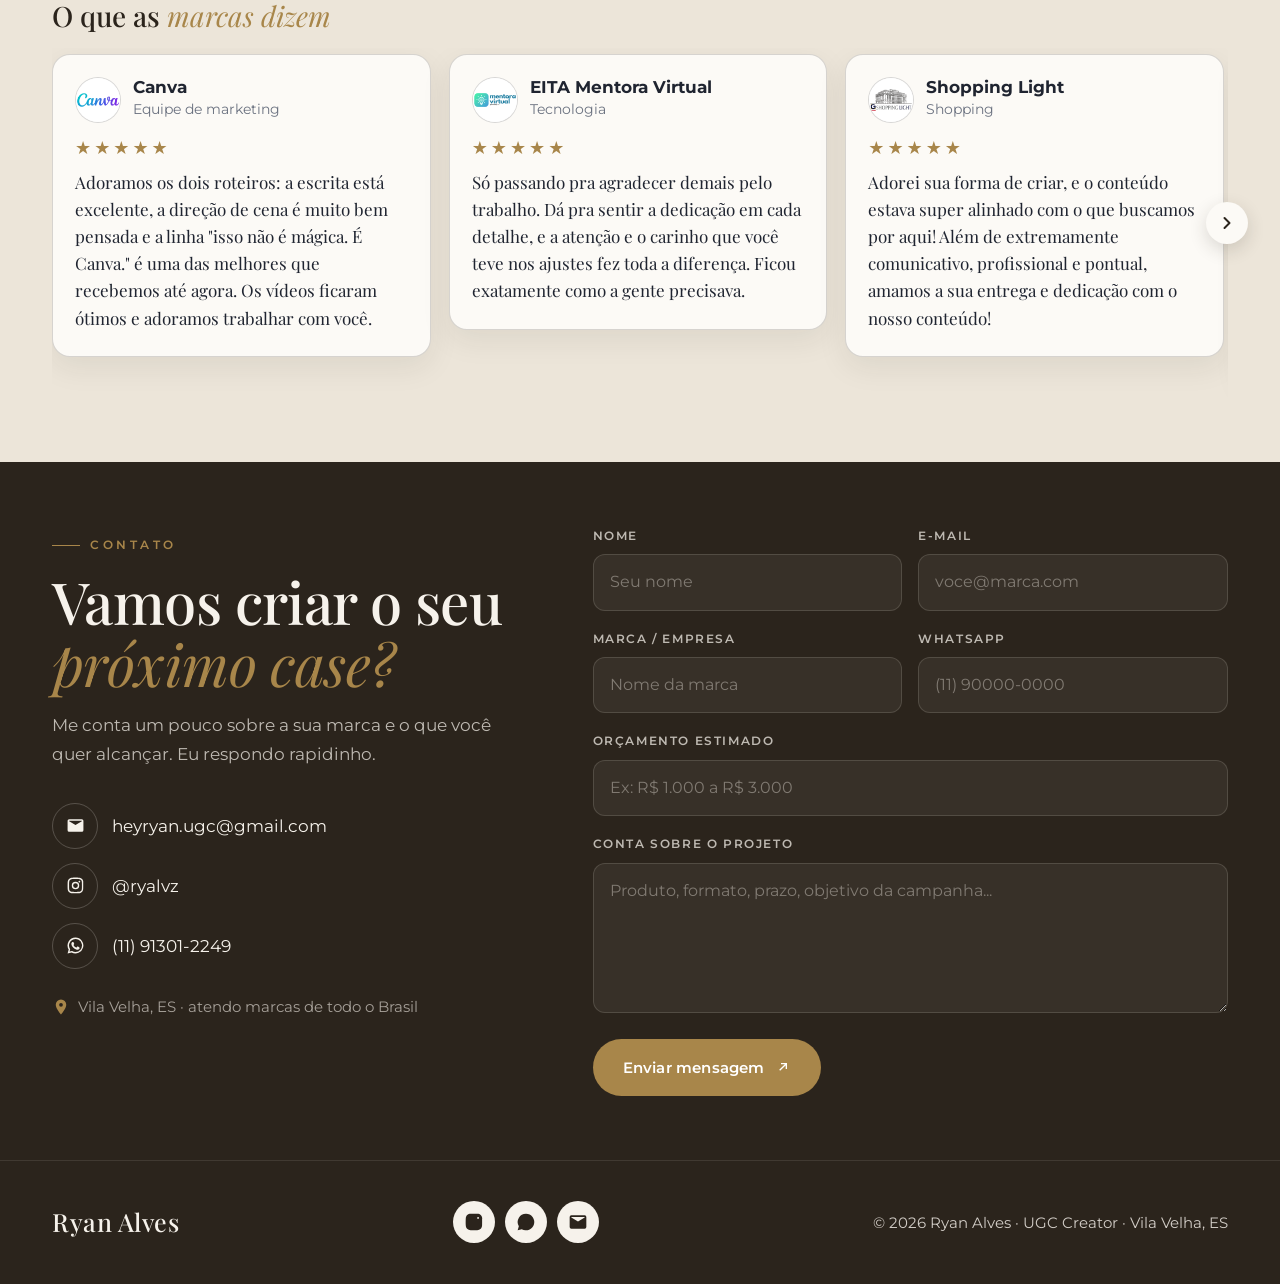
==== commit 0965ec96: "Add files via upload" ====
--- a/index.html
+++ b/index.html
@@ -338,6 +338,11 @@
   .work-play svg { width: 26px; height: 26px; fill: currentColor; margin-left: 3px; }
   .work-v:hover .work-play { background: #fff; }
   .work-v.tocando .work-play { opacity: 0; transform: scale(.8); }
+  /* Carregando: o botão vira um anel girando, para ninguém tocar de novo achando que não foi */
+  .work-v.carregando .work-play { opacity: 1; transform: none; }
+  .work-v.carregando .work-play svg { display: none; }
+  .work-v.carregando .work-play::after { content: ""; width: 28px; height: 28px; border-radius: 50%; border: 3px solid rgba(43, 36, 28, .2); border-top-color: currentColor; animation: girar .8s linear infinite; }
+  @keyframes girar { to { transform: rotate(360deg); } }
   .work-v.tocando .work-pill, .work-v.tocando .work-info, .work-v.tocando::after { opacity: 0; transition: opacity .3s; }
 
   .work-som { position: absolute; top: 12px; right: 12px; z-index: 3; width: 36px; height: 36px; border-radius: 50%; border: 0; background: rgba(24, 19, 14, .55); color: #fff; display: grid; place-items: center; cursor: pointer; }
@@ -1304,7 +1309,7 @@
       const pilula = w.marca ? `<span class="work-pill">${esc(w.marca)}</span>` : "";
       const info = `<div class="work-info"><h4>${esc(w.titulo)}</h4></div>`;
       // Vídeo do painel: toca no próprio card, sem abrir nada
-      if (video) return `<article class="work work-v" data-titulo="${esc(titulo)}">
+      if (video) return `<article class="work work-v" data-titulo="${esc(titulo)}" data-id="${esc(w.id || "")}">
           <video src="${esc(w.link)}" ${w.capa ? `poster="${esc(w.capa)}"` : ""} playsinline preload="${w.capa ? "none" : "metadata"}" aria-label="Vídeo: ${esc(titulo)}"></video>
           ${pilula}
           <button class="work-play" type="button" aria-label="Assistir: ${esc(titulo)}"><svg viewBox="0 0 24 24" aria-hidden="true"><path d="M8 5v14l11-7z"/></svg></button>
@@ -1329,6 +1334,24 @@
   ligarVideosNoCard();
 }
 
+// Quanto de cada vídeo as pessoas assistem COM SOM (o ranking do painel). Guarda só o vídeo, os segundos
+// e de onde a pessoa veio. Quem abre o painel neste navegador não conta (é você testando).
+function medirVideo(v, info) {
+  let max = 0;
+  v.addEventListener("timeupdate", () => { if (!v.muted && v.currentTime > max) max = v.currentTime; });
+  const enviar = () => {
+    if (max < 1) return;
+    let euMesmo = false;
+    try { euMesmo = localStorage.getItem("painel-ryan") === "1"; } catch (_) {}
+    const seg = Math.round(max); max = 0;
+    if (euMesmo || !window.bancoInserir) return;
+    window.bancoInserir("video_views", { video_id: Number(info.id) || null, titulo: String(info.titulo || "").slice(0, 160), secao: info.secao, segundos: Math.min(3600, seg), duracao: v.duration && isFinite(v.duration) ? Math.min(3600, Math.round(v.duration)) : null, origem: String(window.__origemVisita || "Direto").slice(0, 200) }).catch(() => {});
+  };
+  v.addEventListener("pause", enviar);
+  v.addEventListener("ended", enviar);
+  document.addEventListener("visibilitychange", () => { if (document.visibilityState === "hidden") enviar(); });
+}
+
 // O vídeo só toca quando você clica: toca ali mesmo, com som, e pausa no segundo clique.
 // Só um vídeo toca por vez.
 function ligarVideosNoCard() {
@@ -1337,13 +1360,30 @@
     const v = card.querySelector("video");
     if (!v) return;
     v.addEventListener("play", () => card.classList.add("tocando"));
-    v.addEventListener("pause", () => card.classList.remove("tocando"));
-    v.addEventListener("ended", () => { card.classList.remove("tocando"); v.currentTime = 0; });
+    v.addEventListener("pause", () => card.classList.remove("tocando", "carregando"));
+    v.addEventListener("ended", () => { card.classList.remove("tocando", "carregando"); v.currentTime = 0; });
+    v.addEventListener("waiting", () => { if (!v.paused) card.classList.add("carregando"); });
+    v.addEventListener("playing", () => card.classList.remove("carregando"));
+    medirVideo(v, { id: card.dataset.id, titulo: card.dataset.titulo, secao: "trabalhos" });
+    // Começa a baixar quando o dedo (ou o mouse) chega no card, antes do toque terminar
+    const preparar = () => { if (v.preload !== "auto") v.preload = "auto"; };
+    card.addEventListener("pointerenter", preparar, { passive: true });
+    card.addEventListener("touchstart", preparar, { passive: true });
     card.addEventListener("click", () => {
+      // Ainda carregando: o segundo toque não pausa (era isso que parecia "não rodar de primeira")
+      if (card.classList.contains("carregando")) return;
       if (v.paused) {
         todos().forEach((o) => { if (o !== v && !o.paused) o.pause(); });
         v.muted = false;
-        v.play().catch(() => {});
+        preparar();
+        card.classList.add("carregando");
+        setTimeout(() => card.classList.remove("carregando"), 12000);
+        v.play().catch((e) => {
+          // O celular às vezes recusa o primeiro play de um vídeo que não carregou: recarrega e tenta mais uma vez
+          if (e && e.name === "NotAllowedError") { card.classList.remove("carregando"); return; }
+          v.load();
+          v.play().catch(() => card.classList.remove("carregando"));
+        });
       } else v.pause();
     });
   });
@@ -1418,7 +1458,7 @@
     if (!window.bancoLer) throw new Error("sem banco");
     const espera = new Promise((_, falha) => setTimeout(() => falha(new Error("demorou")), 6000));
     const lista = await Promise.race([
-      window.bancoLer("videos", "select=titulo,link,capa,nicho,formato,marca,destaque,ordem&visivel=eq.true&order=ordem.asc,id.asc"),
+      window.bancoLer("videos", "select=id,titulo,link,capa,nicho,formato,marca,destaque,ordem&visivel=eq.true&order=ordem.asc,id.asc"),
       espera
     ]);
     desenharTrabalhos(lista);
@@ -1461,6 +1501,7 @@
     c.querySelector("button").tabIndex = d === 0 ? 0 : -1;
   });
   const vids = cards.map((c) => c.querySelector("video"));
+  vids.forEach((v, k) => medirVideo(v, { titulo: RESULTS[k] ? RESULTS[k].marca : "", secao: "resultados" }));
   let naTela = false;
   const tocar = () => vids.forEach((v, k) => { if (naTela && k === atual && !reduceMotion) v.play().catch(() => {}); else v.pause(); });
   if ("IntersectionObserver" in window) new IntersectionObserver((en) => { naTela = en[0].isIntersecting; tocar(); }, { threshold: .35 }).observe(caixa);
@@ -1812,6 +1853,7 @@
     }
     if (!origem) origem = nomear(navigator.userAgent); // navegador interno do Instagram, TikTok...
   } catch (_) {}
+  window.__origemVisita = origem || "Direto";
   window.bancoInserir("visitas", { pagina: location.pathname.slice(0, 200), origem: (origem || "Direto").slice(0, 200) }).catch(() => {});
 })();
 
